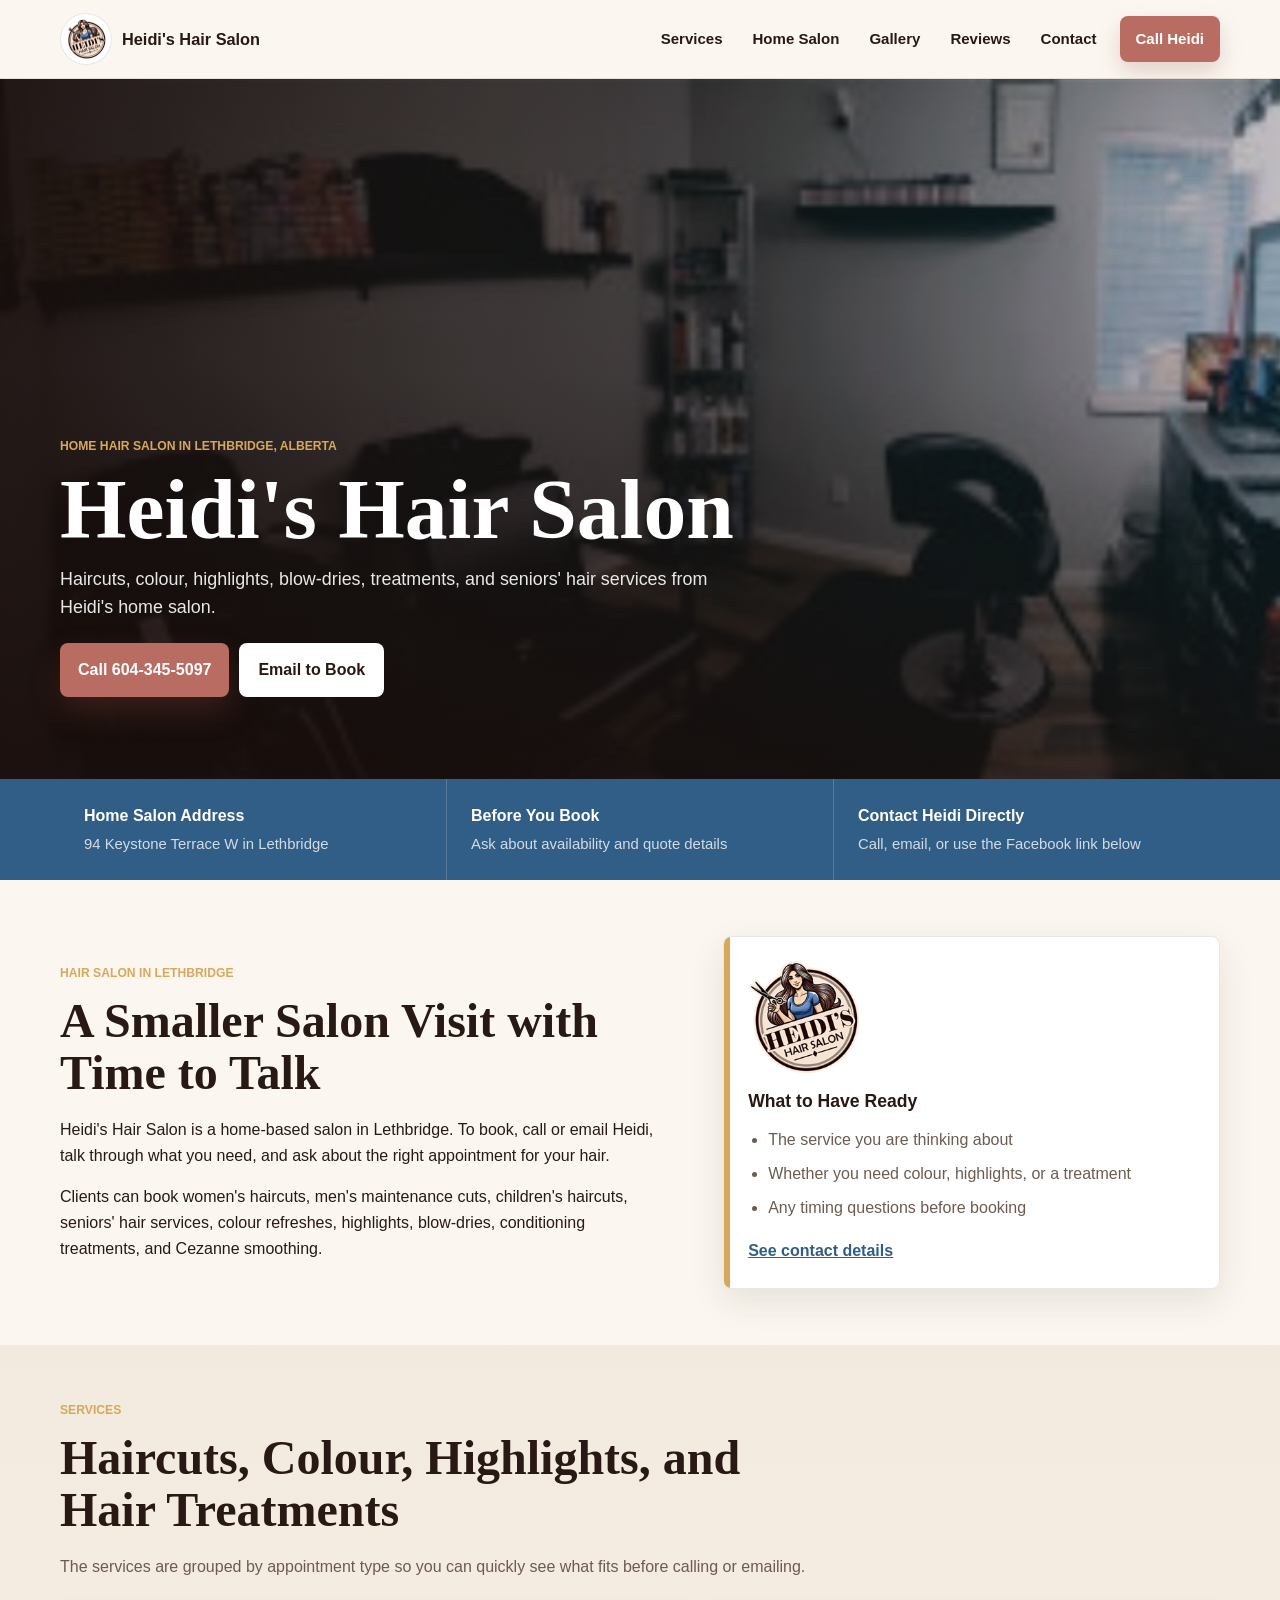
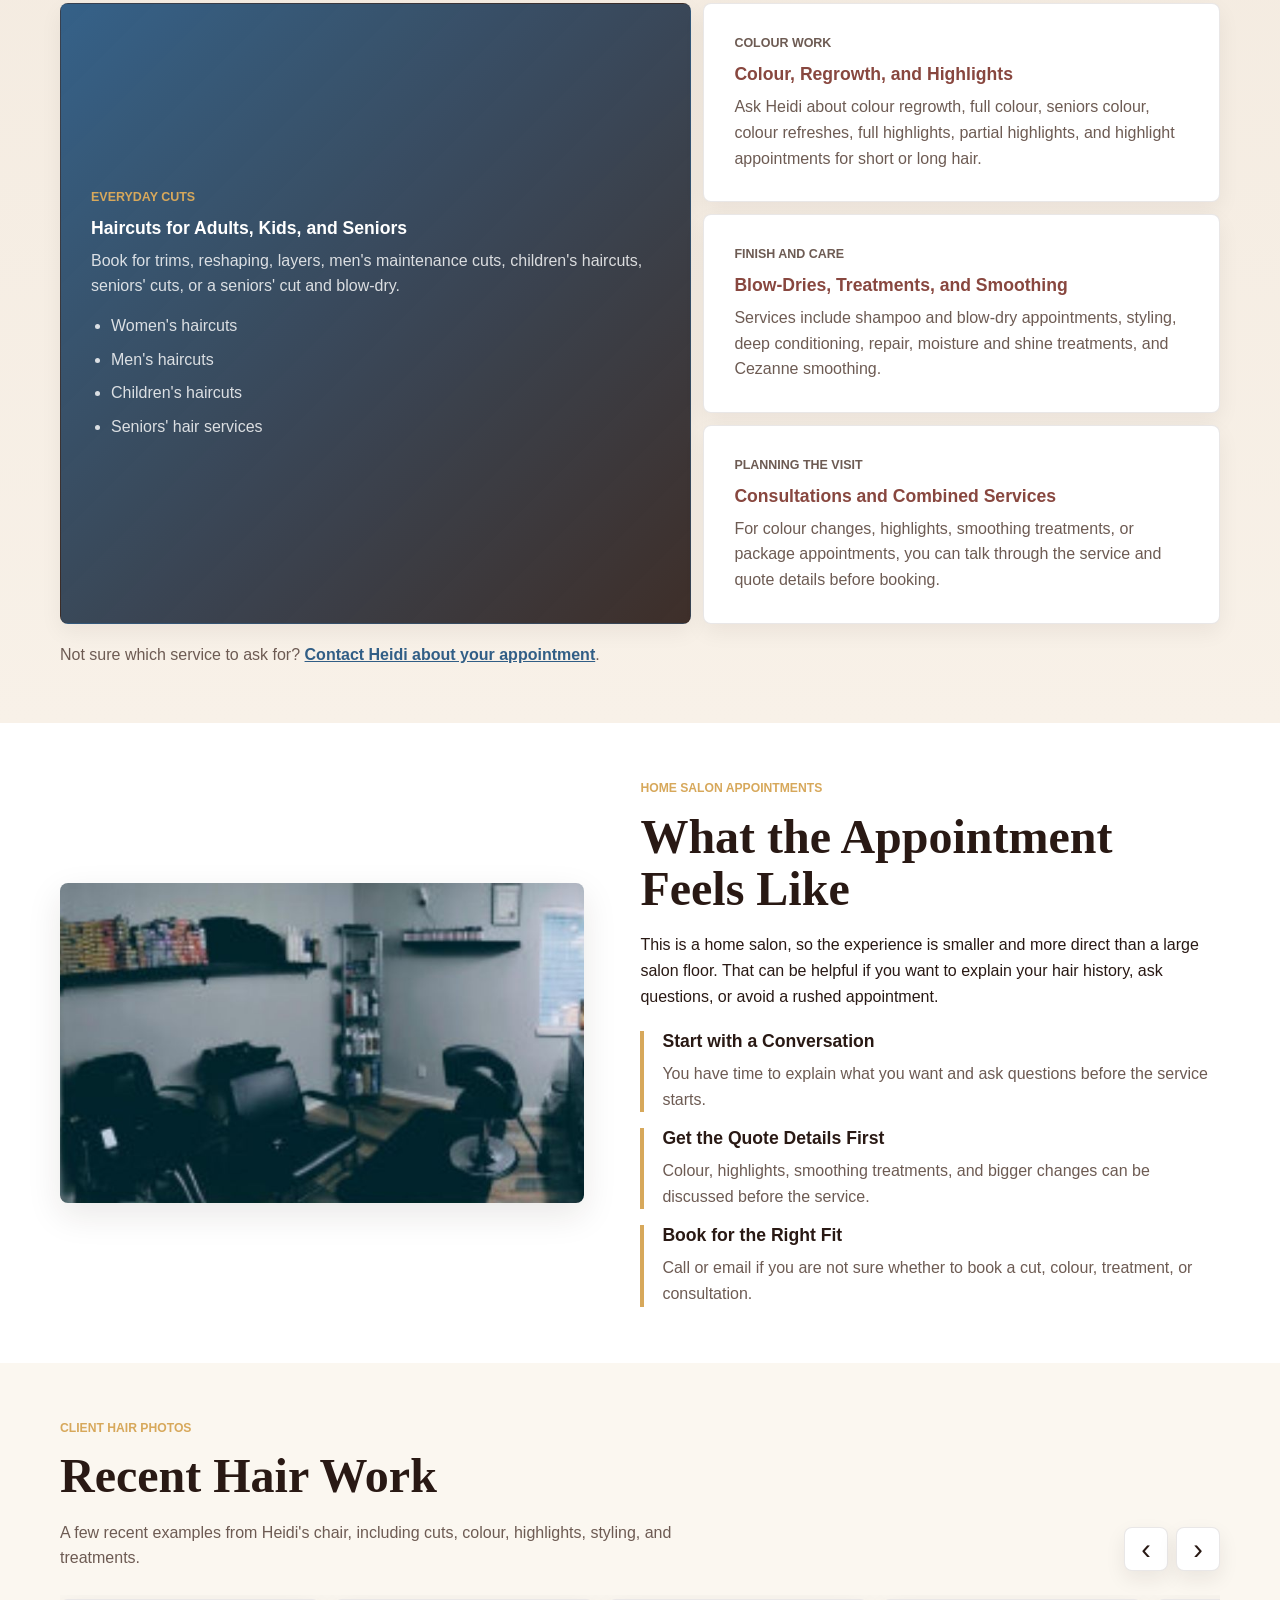
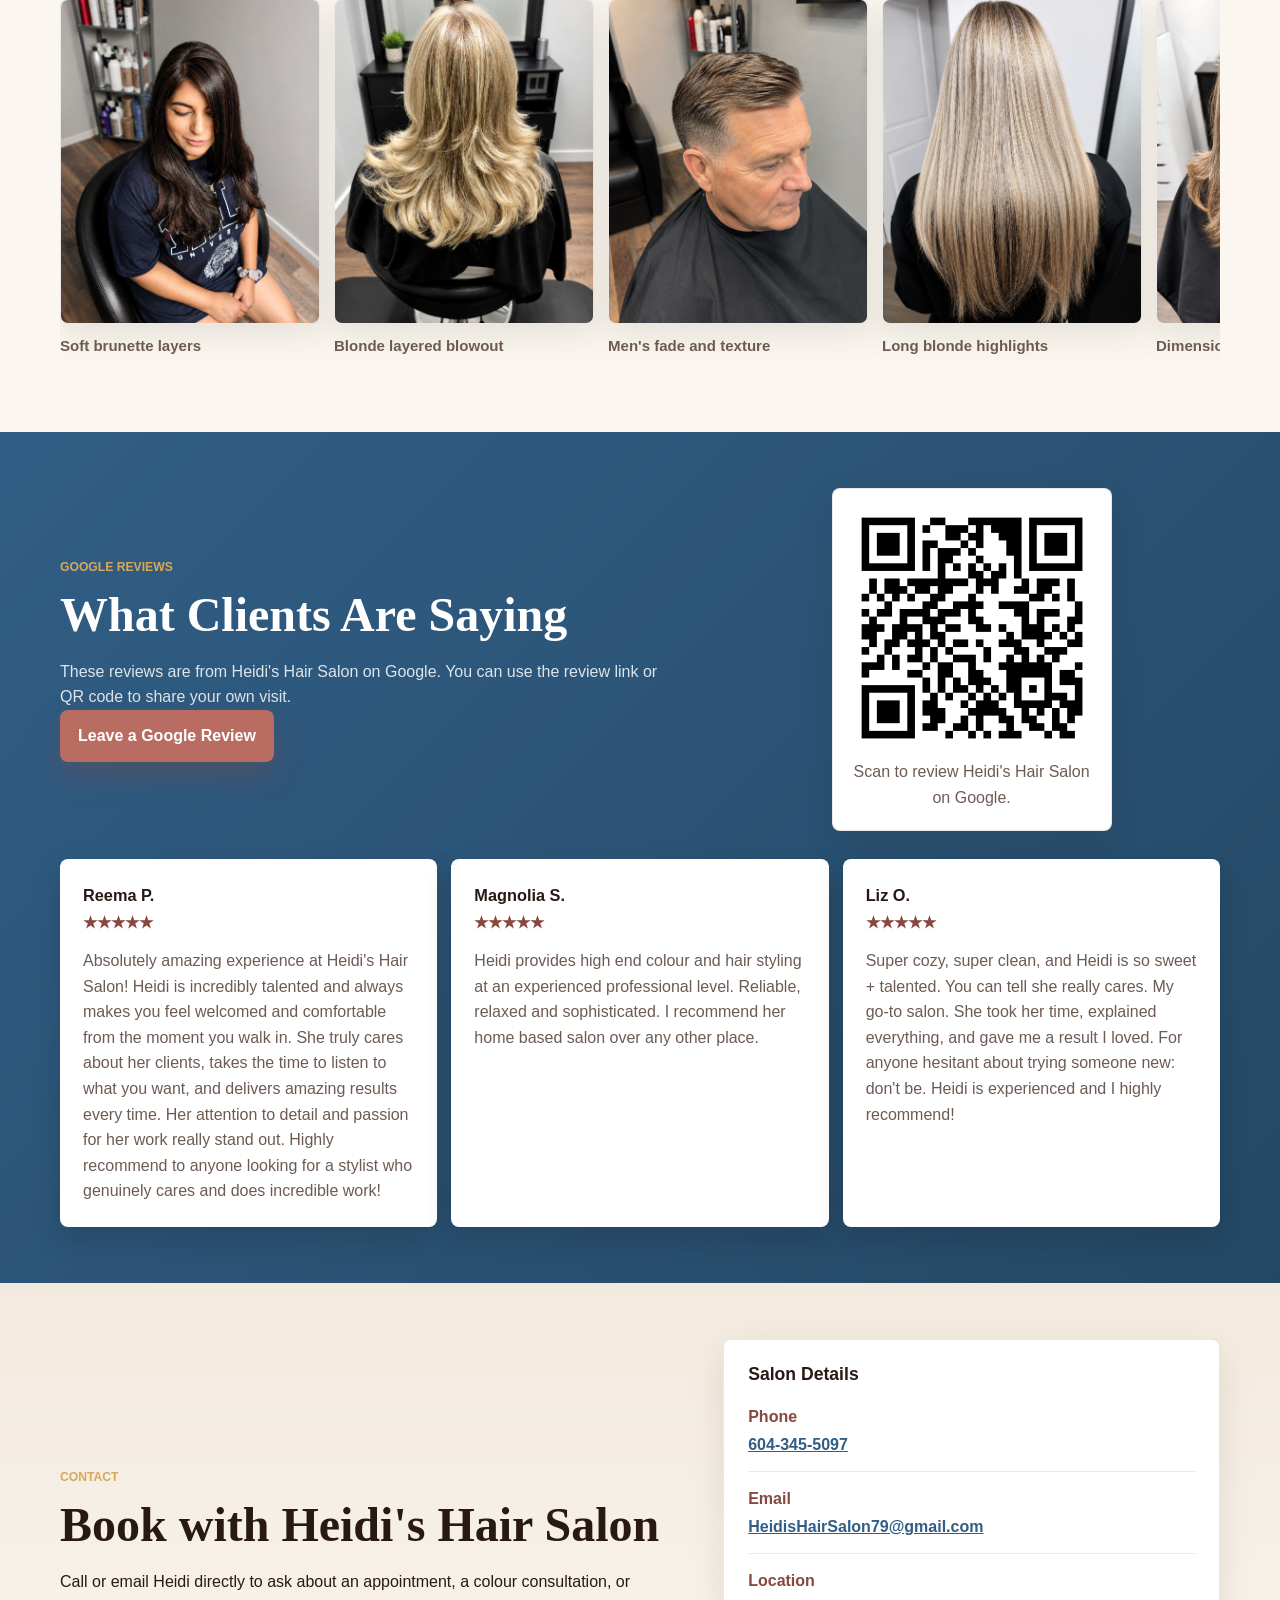
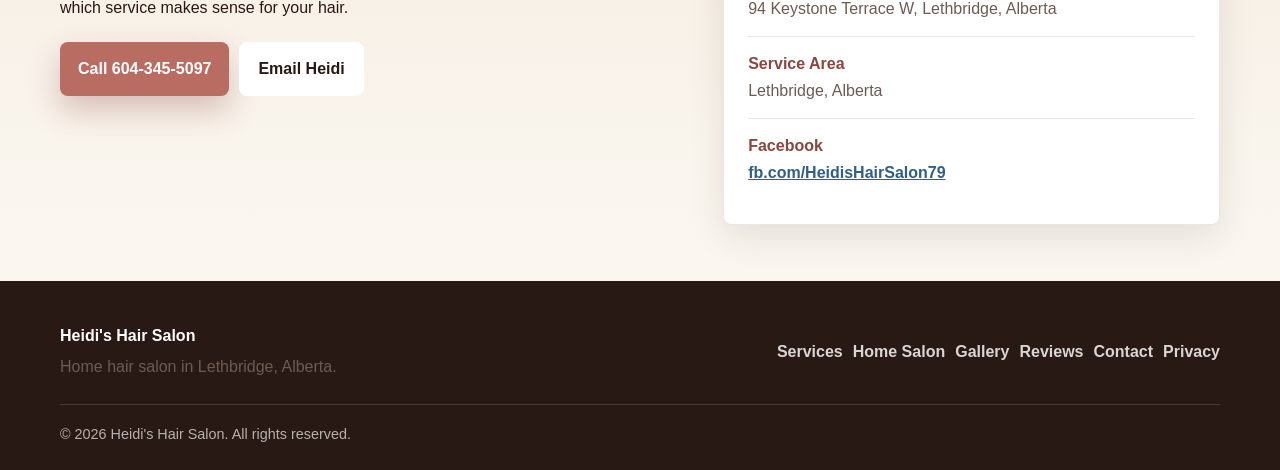
==== index.html @ 9f0dcf5f "Add files via upload" ====
<!DOCTYPE html>
<html lang="en-CA">
  <head>
    <meta charset="utf-8">
    <meta name="viewport" content="width=device-width, initial-scale=1">
    <!-- Google tag (gtag.js) -->
    <script async src="https://www.googletagmanager.com/gtag/js?id=G-0PMNT4Z1PG"></script>
    <script>
      window.dataLayer = window.dataLayer || [];
      function gtag(){dataLayer.push(arguments);}
      gtag('js', new Date());

      gtag('config', 'G-0PMNT4Z1PG');
    </script>
    <title>Home Hair Salon in Lethbridge, AB | Heidi's Hair Salon</title>
    <meta name="description" content="Home hair salon in Lethbridge, AB for haircuts, colour, highlights, blow-dry styling, treatments, and Cezanne smoothing. Call or email Heidi.">
    <meta name="robots" content="index, follow">
    <link rel="canonical" href="https://heidishairsalon.ca/">

    <meta property="og:type" content="business.business">
    <meta property="og:title" content="Home Hair Salon in Lethbridge, AB | Heidi's Hair Salon">
    <meta property="og:description" content="Call or email Heidi for haircuts, colour, highlights, styling, treatments, and seniors' hair services in Lethbridge, Alberta.">
    <meta property="og:url" content="https://heidishairsalon.ca/">
    <meta property="og:site_name" content="Heidi's Hair Salon">
    <meta property="og:image" content="https://heidishairsalon.ca/Images/heidis-hair-salon-banner-1080.jpg">
    <meta property="og:image:alt" content="Private salon room at Heidi's Hair Salon in Lethbridge">
    <meta property="og:locale" content="en_CA">

    <meta name="twitter:card" content="summary_large_image">
    <meta name="twitter:title" content="Home Hair Salon in Lethbridge, AB | Heidi's Hair Salon">
    <meta name="twitter:description" content="Home salon appointments for haircuts, colour, highlights, styling, treatments, and seniors' hair services in Lethbridge.">
    <meta name="twitter:image" content="https://heidishairsalon.ca/Images/heidis-hair-salon-banner-1080.jpg">

    <link rel="icon" href="Images/favicon-192.png" type="image/png">
    <link rel="shortcut icon" href="Images/favicon-192.png" type="image/png">
    <link rel="apple-touch-icon" href="Images/favicon-192.png">
    <link rel="preload" as="image" href="Images/heidis-hair-salon-hero-1440.jpg" imagesrcset="Images/heidis-hair-salon-hero-1080.jpg 1080w, Images/heidis-hair-salon-hero-1440.jpg 1440w, Images/heidis-hair-salon-hero-2160.jpg 2160w" imagesizes="100vw">
    <link rel="stylesheet" href="styles.css">

    <script type="application/ld+json">
      {
        "@context": "https://schema.org",
        "@type": "HairSalon",
        "@id": "https://heidishairsalon.ca/#business",
        "name": "Heidi's Hair Salon",
        "url": "https://heidishairsalon.ca/",
        "image": "https://heidishairsalon.ca/Images/heidis-hair-salon-logo-160.png",
        "logo": "https://heidishairsalon.ca/Images/heidis-hair-salon-logo-160.png",
        "description": "A home hair salon in Lethbridge, Alberta offering appointments for haircuts, colour, highlights, styling, treatments, seniors' services, men's cuts, and children's cuts.",
        "telephone": "+1-604-345-5097",
        "email": "HeidisHairSalon79@gmail.com",
        "contactPoint": {
          "@type": "ContactPoint",
          "telephone": "+1-604-345-5097",
          "email": "HeidisHairSalon79@gmail.com",
          "contactType": "appointments",
          "areaServed": {
            "@type": "City",
            "name": "Lethbridge"
          },
          "availableLanguage": "English"
        },
        "priceRange": "$$",
        "address": {
          "@type": "PostalAddress",
          "streetAddress": "94 Keystone Terrace W",
          "addressLocality": "Lethbridge",
          "addressRegion": "AB",
          "addressCountry": "CA"
        },
        "areaServed": {
          "@type": "City",
          "name": "Lethbridge"
        },
        "sameAs": [
          "https://fb.com/HeidisHairSalon79",
          "https://g.page/r/CeIhEBN1-3MEEAE/review"
        ],
        "hasOfferCatalog": {
          "@type": "OfferCatalog",
          "name": "Hair salon services",
          "itemListElement": [
            {
              "@type": "OfferCatalog",
              "name": "Haircuts",
              "itemListElement": [
                { "@type": "Offer", "itemOffered": { "@type": "Service", "name": "Women's Haircuts" } },
                { "@type": "Offer", "itemOffered": { "@type": "Service", "name": "Men's Haircuts" } },
                { "@type": "Offer", "itemOffered": { "@type": "Service", "name": "Children's Haircuts" } },
                { "@type": "Offer", "itemOffered": { "@type": "Service", "name": "Seniors' Hair Services" } }
              ]
            },
            {
              "@type": "OfferCatalog",
              "name": "Colour and highlights",
              "itemListElement": [
                { "@type": "Offer", "itemOffered": { "@type": "Service", "name": "Hair Colour Services" } },
                { "@type": "Offer", "itemOffered": { "@type": "Service", "name": "Highlights" } },
                { "@type": "Offer", "itemOffered": { "@type": "Service", "name": "Colour Regrowth" } },
                { "@type": "Offer", "itemOffered": { "@type": "Service", "name": "Full Colour" } }
              ]
            },
            {
              "@type": "OfferCatalog",
              "name": "Styling and treatments",
              "itemListElement": [
                { "@type": "Offer", "itemOffered": { "@type": "Service", "name": "Shampoo and Blow-Dry" } },
                { "@type": "Offer", "itemOffered": { "@type": "Service", "name": "Conditioning Treatments" } },
                { "@type": "Offer", "itemOffered": { "@type": "Service", "name": "Cezanne Smoothing Treatment" } },
                { "@type": "Offer", "itemOffered": { "@type": "Service", "name": "Hair Consultations" } }
              ]
            }
          ]
        }
      }
    </script>
  </head>
  <body>
    <a class="skip-link" href="#main">Skip to content</a>

    <header class="site-header" data-header>
      <nav class="nav wrap" aria-label="Main navigation">
        <a class="brand" href="#top" aria-label="Heidi's Hair Salon home">
          <img src="Images/heidis-hair-salon-logo-160.png" width="160" height="163" alt="Heidi's Hair Salon logo" decoding="async">
          <span>Heidi's Hair Salon</span>
        </a>

        <a class="header-call" href="tel:+16043455097">Call</a>

        <button class="nav-toggle" type="button" aria-expanded="false" aria-controls="primary-navigation" data-nav-toggle>
          <span></span>
          <span></span>
          <span></span>
          <span class="sr-only">Menu</span>
        </button>

        <div class="nav-links" id="primary-navigation" data-nav-menu>
          <a href="#services">Services</a>
          <a href="#home-salon">Home Salon</a>
          <a href="#gallery">Gallery</a>
          <a href="#reviews">Reviews</a>
          <a href="#contact">Contact</a>
          <a class="nav-cta" href="tel:+16043455097">Call Heidi</a>
        </div>
      </nav>
    </header>

    <main id="main">
      <section class="hero" id="top" aria-labelledby="hero-title">
        <img
          src="Images/heidis-hair-salon-hero-1440.jpg"
          srcset="Images/heidis-hair-salon-hero-1080.jpg 1080w, Images/heidis-hair-salon-hero-1440.jpg 1440w, Images/heidis-hair-salon-hero-2160.jpg 2160w"
          sizes="100vw"
          width="1440"
          height="575"
          alt="Private home salon room at Heidi's Hair Salon in Lethbridge, Alberta"
          class="hero-image"
          fetchpriority="high"
        >
        <div class="hero-overlay"></div>

        <div class="hero-content wrap">
          <p class="eyebrow">Home hair salon in Lethbridge, Alberta</p>
          <h1 id="hero-title">Heidi's Hair Salon</h1>
          <p class="hero-copy">Haircuts, colour, highlights, blow-dries, treatments, and seniors' hair services from Heidi's home salon.</p>
          <div class="hero-actions" aria-label="Booking actions">
            <a class="button button-primary" href="tel:+16043455097">Call 604-345-5097</a>
            <a class="button button-secondary" href="mailto:HeidisHairSalon79@gmail.com">Email to Book</a>
          </div>
        </div>
      </section>

      <section class="appointment-notes" aria-label="Appointment notes">
        <div class="wrap note-grid">
          <div>
            <strong>Home Salon Address</strong>
            <span>94 Keystone Terrace W in Lethbridge</span>
          </div>
          <div>
            <strong>Before You Book</strong>
            <span>Ask about availability and quote details</span>
          </div>
          <div>
            <strong>Contact Heidi Directly</strong>
            <span>Call, email, or use the Facebook link below</span>
          </div>
        </div>
      </section>

      <section class="intro section-pad" aria-labelledby="intro-title">
        <div class="wrap split">
          <div>
            <p class="section-kicker">Hair salon in Lethbridge</p>
            <h2 id="intro-title">A Smaller Salon Visit with Time to Talk</h2>
            <p>Heidi's Hair Salon is a home-based salon in Lethbridge. To book, call or email Heidi, talk through what you need, and ask about the right appointment for your hair.</p>
            <p>Clients can book women's haircuts, men's maintenance cuts, children's haircuts, seniors' hair services, colour refreshes, highlights, blow-dries, conditioning treatments, and Cezanne smoothing.</p>
          </div>
          <aside class="details-panel" aria-label="Quick booking information">
            <img src="Images/heidis-hair-salon-logo-160.png" width="160" height="163" loading="lazy" decoding="async" alt="Illustrated Heidi's Hair Salon logo with scissors">
            <h3>What to Have Ready</h3>
            <ul class="plain-list">
              <li>The service you are thinking about</li>
              <li>Whether you need colour, highlights, or a treatment</li>
              <li>Any timing questions before booking</li>
            </ul>
            <a class="text-link" href="#contact">See contact details</a>
          </aside>
        </div>
      </section>

      <section class="services section-pad" id="services" aria-labelledby="services-title">
        <div class="wrap">
          <div class="section-heading">
            <p class="section-kicker">Services</p>
            <h2 id="services-title">Haircuts, Colour, Highlights, and Hair Treatments</h2>
            <p>The services are grouped by appointment type so you can quickly see what fits before calling or emailing.</p>
          </div>

          <div class="service-groups">
            <article class="service-group service-group-main">
              <p class="service-label">Everyday cuts</p>
              <h3>Haircuts for Adults, Kids, and Seniors</h3>
              <p>Book for trims, reshaping, layers, men's maintenance cuts, children's haircuts, seniors' cuts, or a seniors' cut and blow-dry.</p>
              <ul class="plain-list">
                <li>Women's haircuts</li>
                <li>Men's haircuts</li>
                <li>Children's haircuts</li>
                <li>Seniors' hair services</li>
              </ul>
            </article>

            <article class="service-group">
              <p class="service-label">Colour work</p>
              <h3>Colour, Regrowth, and Highlights</h3>
              <p>Ask Heidi about colour regrowth, full colour, seniors colour, colour refreshes, full highlights, partial highlights, and highlight appointments for short or long hair.</p>
            </article>

            <article class="service-group">
              <p class="service-label">Finish and care</p>
              <h3>Blow-Dries, Treatments, and Smoothing</h3>
              <p>Services include shampoo and blow-dry appointments, styling, deep conditioning, repair, moisture and shine treatments, and Cezanne smoothing.</p>
            </article>

            <article class="service-group">
              <p class="service-label">Planning the visit</p>
              <h3>Consultations and Combined Services</h3>
              <p>For colour changes, highlights, smoothing treatments, or package appointments, you can talk through the service and quote details before booking.</p>
            </article>
          </div>

          <p class="service-followup">Not sure which service to ask for? <a href="#contact">Contact Heidi about your appointment</a>.</p>
        </div>
      </section>

      <section class="home-salon section-pad" id="home-salon" aria-labelledby="home-salon-title">
        <div class="wrap split reverse">
          <div class="image-frame">
            <img src="Images/heidis-hair-salon-banner-1080.jpg" width="1080" height="431" loading="lazy" decoding="async" alt="Heidi's private home hair salon room in Lethbridge">
          </div>
          <div>
            <p class="section-kicker">Home salon appointments</p>
            <h2 id="home-salon-title">What the Appointment Feels Like</h2>
            <p>This is a home salon, so the experience is smaller and more direct than a large salon floor. That can be helpful if you want to explain your hair history, ask questions, or avoid a rushed appointment.</p>
            <div class="expectation-list">
              <div>
                <h3>Start with a Conversation</h3>
                <p>You have time to explain what you want and ask questions before the service starts.</p>
              </div>
              <div>
                <h3>Get the Quote Details First</h3>
                <p>Colour, highlights, smoothing treatments, and bigger changes can be discussed before the service.</p>
              </div>
              <div>
                <h3>Book for the Right Fit</h3>
                <p>Call or email if you are not sure whether to book a cut, colour, treatment, or consultation.</p>
              </div>
            </div>
          </div>
        </div>
      </section>

      <section class="hair-gallery section-pad" id="gallery" aria-labelledby="gallery-title">
        <div class="wrap">
          <div class="gallery-heading">
            <div>
              <p class="section-kicker">Client hair photos</p>
              <h2 id="gallery-title">Recent Hair Work</h2>
              <p>A few recent examples from Heidi's chair, including cuts, colour, highlights, styling, and treatments.</p>
            </div>
            <div class="carousel-controls" aria-label="Gallery controls">
              <button type="button" class="carousel-button" aria-label="Previous gallery photo" data-carousel-prev>&lsaquo;</button>
              <button type="button" class="carousel-button" aria-label="Next gallery photo" data-carousel-next>&rsaquo;</button>
            </div>
          </div>

          <div class="gallery-carousel" data-carousel>
            <div class="gallery-track" tabindex="0" aria-label="Client hair photo carousel" data-carousel-track>
              <figure class="gallery-slide">
                <img class="gallery-photo" src="Images/A.png" width="1086" height="1448" loading="lazy" decoding="async" alt="Long brunette layered cut with soft face-framing pieces">
                <figcaption>Soft brunette layers</figcaption>
              </figure>
              <figure class="gallery-slide">
                <img class="gallery-photo" src="Images/B.png" width="1086" height="1448" loading="lazy" decoding="async" alt="Blonde layered haircut with lifted ends and soft volume">
                <figcaption>Blonde layered blowout</figcaption>
              </figure>
              <figure class="gallery-slide">
                <img class="gallery-photo" src="Images/C.png" width="1086" height="1448" loading="lazy" decoding="async" alt="Men's haircut with short faded sides and textured grey hair on top">
                <figcaption>Men's fade and texture</figcaption>
              </figure>
              <figure class="gallery-slide">
                <img class="gallery-photo" src="Images/D.png" width="1086" height="1448" loading="lazy" decoding="async" alt="Long blonde hair with bright highlights and a smooth finish">
                <figcaption>Long blonde highlights</figcaption>
              </figure>
              <figure class="gallery-slide">
                <img class="gallery-photo" src="Images/E.png" width="1086" height="1448" loading="lazy" decoding="async" alt="Dimensional brunette and blonde colour with layered ends">
                <figcaption>Dimensional colour</figcaption>
              </figure>
              <figure class="gallery-slide">
                <img class="gallery-photo" src="Images/F.png" width="1086" height="1448" loading="lazy" decoding="async" alt="Men's haircut with clean side part, faded sides, and styled top">
                <figcaption>Clean men's cut</figcaption>
              </figure>
              <figure class="gallery-slide">
                <img class="gallery-photo" src="Images/G.png" width="1086" height="1448" loading="lazy" decoding="async" alt="Shoulder-length blonde hair with highlights and flipped layered ends">
                <figcaption>Highlighted layers</figcaption>
              </figure>
              <figure class="gallery-slide">
                <img class="gallery-photo" src="Images/H.png" width="1086" height="1448" loading="lazy" decoding="async" alt="Light blonde layered cut with side-swept movement">
                <figcaption>Light blonde movement</figcaption>
              </figure>
              <figure class="gallery-slide">
                <img class="gallery-photo" src="Images/I.png" width="1086" height="1448" loading="lazy" decoding="async" alt="Warm brunette hair with copper highlights and soft curled layers">
                <figcaption>Warm brunette highlights</figcaption>
              </figure>
            </div>
          </div>
        </div>
      </section>

      <section class="reviews section-pad" id="reviews" aria-labelledby="reviews-title">
        <div class="wrap">
          <div class="review-layout">
            <div>
              <p class="section-kicker">Google reviews</p>
              <h2 id="reviews-title">What Clients Are Saying</h2>
              <p>These reviews are from Heidi's Hair Salon on Google. You can use the review link or QR code to share your own visit.</p>
              <a class="button button-primary" href="https://g.page/r/CeIhEBN1-3MEEAE/review" target="_blank" rel="noopener">Leave a Google Review</a>
            </div>
            <div class="qr-card">
              <img src="Images/GoogleBusiness2.png" width="500" height="500" loading="lazy" decoding="async" alt="Google review QR code for Heidi's Hair Salon">
              <p>Scan to review Heidi's Hair Salon on Google.</p>
            </div>
          </div>

          <div class="review-cards" aria-label="Recent Google reviews">
            <article class="review-card">
              <div class="review-meta">
                <strong>Reema P.</strong>
                <span class="stars" aria-hidden="true">★★★★★</span>
                <span class="sr-only">5 out of 5 stars on Google</span>
              </div>
              <p>Absolutely amazing experience at Heidi's Hair Salon! Heidi is incredibly talented and always makes you feel welcomed and comfortable from the moment you walk in. She truly cares about her clients, takes the time to listen to what you want, and delivers amazing results every time. Her attention to detail and passion for her work really stand out. Highly recommend to anyone looking for a stylist who genuinely cares and does incredible work!</p>
            </article>
            <article class="review-card">
              <div class="review-meta">
                <strong>Magnolia S.</strong>
                <span class="stars" aria-hidden="true">★★★★★</span>
                <span class="sr-only">5 out of 5 stars on Google</span>
              </div>
              <p>Heidi provides high end colour and hair styling at an experienced professional level. Reliable, relaxed and sophisticated. I recommend her home based salon over any other place.</p>
            </article>
            <article class="review-card">
              <div class="review-meta">
                <strong>Liz O.</strong>
                <span class="stars" aria-hidden="true">★★★★★</span>
                <span class="sr-only">5 out of 5 stars on Google</span>
              </div>
              <p>Super cozy, super clean, and Heidi is so sweet + talented. You can tell she really cares. My go-to salon. She took her time, explained everything, and gave me a result I loved. For anyone hesitant about trying someone new: don't be. Heidi is experienced and I highly recommend!</p>
            </article>
          </div>
        </div>
      </section>

      <section class="contact section-pad" id="contact" aria-labelledby="contact-title">
        <div class="wrap contact-layout">
          <div>
            <p class="section-kicker">Contact</p>
            <h2 id="contact-title">Book with Heidi's Hair Salon</h2>
            <p>Call or email Heidi directly to ask about an appointment, a colour consultation, or which service makes sense for your hair.</p>
            <div class="contact-actions">
              <a class="button button-primary" href="tel:+16043455097">Call 604-345-5097</a>
              <a class="button button-secondary" href="mailto:HeidisHairSalon79@gmail.com">Email Heidi</a>
            </div>
          </div>

          <address class="contact-card">
            <h3>Salon Details</h3>
            <dl>
              <div>
                <dt>Phone</dt>
                <dd><a href="tel:+16043455097">604-345-5097</a></dd>
              </div>
              <div>
                <dt>Email</dt>
                <dd><a href="mailto:HeidisHairSalon79@gmail.com">HeidisHairSalon79@gmail.com</a></dd>
              </div>
              <div>
                <dt>Location</dt>
                <dd>94 Keystone Terrace W, Lethbridge, Alberta</dd>
              </div>
              <div>
                <dt>Service Area</dt>
                <dd>Lethbridge, Alberta</dd>
              </div>
              <div>
                <dt>Facebook</dt>
                <dd><a href="https://fb.com/HeidisHairSalon79" target="_blank" rel="noopener">fb.com/HeidisHairSalon79</a></dd>
              </div>
            </dl>
          </address>
        </div>
      </section>
    </main>

    <footer class="site-footer">
      <div class="wrap footer-grid">
        <div>
          <a class="footer-brand" href="#top">Heidi's Hair Salon</a>
          <p>Home hair salon in Lethbridge, Alberta.</p>
        </div>
        <div class="footer-links" aria-label="Footer navigation">
          <a href="#services">Services</a>
          <a href="#home-salon">Home Salon</a>
          <a href="#gallery">Gallery</a>
          <a href="#reviews">Reviews</a>
          <a href="#contact">Contact</a>
          <a href="privacy.html">Privacy</a>
        </div>
      </div>
      <div class="wrap copyright">
        <span>&copy; <span data-year></span> Heidi's Hair Salon. All rights reserved.</span>
      </div>
    </footer>

    <script src="script.js" defer></script>
  </body>
</html>
---- styles.css ----
:root {
  --ink: #291914;
  --muted: #6d5b53;
  --cream: #fbf7f0;
  --linen: #f3eadf;
  --rose: #b96d62;
  --rose-dark: #88473f;
  --blue: #315e86;
  --gold: #d7a85b;
  --white: #ffffff;
  --shadow: 0 18px 50px rgba(41, 25, 20, 0.14);
  --soft-shadow: 0 12px 34px rgba(41, 25, 20, 0.1);
  --hairline: rgba(41, 25, 20, 0.1);
  --radius: 8px;
  --max: 1160px;
}

* {
  box-sizing: border-box;
}

html {
  scroll-behavior: smooth;
}

body {
  margin: 0;
  color: var(--ink);
  background: var(--cream);
  font-family: Arial, Helvetica, sans-serif;
  line-height: 1.6;
  text-rendering: optimizeLegibility;
  -webkit-font-smoothing: antialiased;
}

img {
  display: block;
  max-width: 100%;
  height: auto;
}

a {
  color: inherit;
}

address {
  font-style: normal;
}

.wrap {
  width: min(100% - 28px, var(--max));
  margin-inline: auto;
}

.skip-link {
  position: fixed;
  top: 10px;
  left: 10px;
  z-index: 100;
  transform: translateY(-150%);
  padding: 10px 14px;
  background: var(--blue);
  color: var(--white);
  border-radius: var(--radius);
  text-decoration: none;
}

.skip-link:focus {
  transform: translateY(0);
}

.sr-only {
  position: absolute;
  width: 1px;
  height: 1px;
  padding: 0;
  margin: -1px;
  overflow: hidden;
  clip: rect(0, 0, 0, 0);
  white-space: nowrap;
  border: 0;
}

.site-header {
  position: sticky;
  top: 0;
  z-index: 50;
  background: rgba(251, 247, 240, 0.96);
  border-bottom: 1px solid var(--hairline);
  backdrop-filter: blur(16px);
}

.nav {
  min-height: 70px;
  display: flex;
  align-items: center;
  justify-content: space-between;
  gap: 10px;
}

.brand {
  display: inline-flex;
  align-items: center;
  gap: 8px;
  min-width: 0;
  color: var(--ink);
  font-weight: 800;
  text-decoration: none;
}

.brand img {
  width: 46px;
  height: 46px;
  object-fit: contain;
  padding: 5px;
  background: var(--white);
  border: 1px solid var(--hairline);
  border-radius: 50%;
}

.brand span {
  font-size: 0.98rem;
  white-space: nowrap;
}

.header-call {
  display: inline-flex;
  align-items: center;
  justify-content: center;
  min-height: 44px;
  margin-left: auto;
  padding: 10px 14px;
  background: var(--rose);
  color: var(--white);
  border-radius: var(--radius);
  font-size: 0.92rem;
  font-weight: 900;
  text-decoration: none;
  box-shadow: 0 10px 22px rgba(137, 71, 63, 0.18);
}

.nav-toggle {
  width: 44px;
  height: 44px;
  display: inline-grid;
  place-content: center;
  gap: 5px;
  padding: 0;
  background: var(--white);
  border: 1px solid rgba(41, 25, 20, 0.14);
  border-radius: var(--radius);
  cursor: pointer;
}

.nav-toggle span:not(.sr-only) {
  width: 20px;
  height: 2px;
  background: var(--ink);
}

.nav-links {
  position: fixed;
  top: 70px;
  right: 14px;
  left: 14px;
  display: grid;
  gap: 6px;
  padding: 14px;
  background: var(--white);
  border: 1px solid rgba(41, 25, 20, 0.1);
  border-radius: var(--radius);
  box-shadow: var(--shadow);
  opacity: 0;
  visibility: hidden;
  transform: translateY(-8px);
  transition: opacity 180ms ease, transform 180ms ease, visibility 180ms ease;
}

.nav-links.is-open {
  opacity: 1;
  visibility: visible;
  transform: translateY(0);
}

.nav-links a {
  min-height: 46px;
  display: flex;
  align-items: center;
  padding: 11px 13px;
  color: var(--ink);
  font-size: 0.95rem;
  font-weight: 800;
  text-decoration: none;
  border-radius: var(--radius);
}

.nav-links a:hover,
.nav-links a:focus-visible {
  background: var(--linen);
}

.nav-cta {
  background: var(--rose);
  color: var(--white) !important;
  text-align: center;
  box-shadow: 0 10px 22px rgba(137, 71, 63, 0.22);
}

.hero {
  position: relative;
  min-height: 560px;
  display: grid;
  align-items: end;
  overflow: hidden;
  background: var(--ink);
}

.hero picture,
.hero-image,
.hero-overlay {
  position: absolute;
  inset: 0;
  width: 100%;
  height: 100%;
}

.hero-image {
  object-fit: cover;
  object-position: 54% center;
  filter: saturate(0.95) contrast(1.03);
}

.hero-overlay {
  background:
    linear-gradient(90deg, rgba(25, 13, 10, 0.9) 0%, rgba(25, 13, 10, 0.68) 48%, rgba(25, 13, 10, 0.22) 100%),
    linear-gradient(0deg, rgba(25, 13, 10, 0.68) 0%, rgba(25, 13, 10, 0) 58%);
}

.hero-content {
  position: relative;
  z-index: 1;
  padding-block: 82px 38px;
  color: var(--white);
}

.eyebrow,
.section-kicker {
  margin: 0 0 12px;
  color: var(--gold);
  font-size: 0.76rem;
  font-weight: 800;
  letter-spacing: 0;
  text-transform: uppercase;
}

h1,
h2,
h3,
p {
  overflow-wrap: anywhere;
}

h1 {
  max-width: 820px;
  margin: 0;
  font-family: Georgia, "Times New Roman", serif;
  font-size: 2.95rem;
  font-weight: 700;
  line-height: 0.95;
  letter-spacing: 0;
}

h2 {
  margin: 0 0 18px;
  max-width: 820px;
  font-family: Georgia, "Times New Roman", serif;
  font-size: 1.9rem;
  font-weight: 700;
  line-height: 1.08;
  letter-spacing: 0;
}

h3 {
  margin: 0 0 8px;
  font-size: 1.1rem;
  line-height: 1.25;
  letter-spacing: 0;
}

p {
  margin: 0;
}

.hero-copy {
  max-width: 660px;
  margin-top: 16px;
  color: rgba(255, 255, 255, 0.9);
  font-size: 1.02rem;
  line-height: 1.55;
}

.hero-actions,
.contact-actions {
  display: flex;
  flex-wrap: wrap;
  gap: 10px;
  margin-top: 22px;
}

.button {
  display: inline-flex;
  align-items: center;
  justify-content: center;
  min-height: 52px;
  padding: 13px 18px;
  border-radius: var(--radius);
  font-weight: 800;
  text-decoration: none;
  transition: transform 180ms ease, box-shadow 180ms ease, background 180ms ease;
}

.button:hover,
.button:focus-visible {
  transform: translateY(-1px);
}

.button-primary {
  background: var(--rose);
  color: var(--white);
  box-shadow: 0 14px 30px rgba(137, 71, 63, 0.3);
}

.button-primary:hover,
.button-primary:focus-visible {
  background: var(--rose-dark);
}

.button-secondary {
  background: var(--white);
  color: var(--ink);
  border: 1px solid rgba(255, 255, 255, 0.18);
}

.appointment-notes {
  background: var(--blue);
  color: var(--white);
}

.note-grid {
  display: grid;
  gap: 1px;
  background: rgba(255, 255, 255, 0.18);
}

.note-grid div {
  display: grid;
  gap: 4px;
  padding: 20px;
  background: var(--blue);
}

.note-grid strong {
  font-size: 1rem;
}

.note-grid span {
  color: rgba(255, 255, 255, 0.78);
  font-size: 0.93rem;
}

.section-pad {
  padding-block: 56px;
}

.split,
.review-layout,
.contact-layout {
  display: grid;
  gap: 28px;
}

.split p + p {
  margin-top: 16px;
}

.details-panel,
.contact-card,
.qr-card {
  border-radius: var(--radius);
  background: var(--white);
  border: 1px solid var(--hairline);
  box-shadow: var(--soft-shadow);
}

.details-panel {
  position: relative;
  padding: 24px;
  overflow: hidden;
}

.details-panel::before {
  content: "";
  position: absolute;
  inset: 0 auto 0 0;
  width: 6px;
  background: var(--gold);
}

.details-panel img {
  width: 112px;
  height: 112px;
  object-fit: contain;
  margin-bottom: 18px;
}

.details-panel p {
  color: var(--muted);
}

.plain-list {
  display: grid;
  gap: 8px;
  margin: 14px 0 0;
  padding-left: 20px;
  color: var(--muted);
}

.text-link {
  display: inline-flex;
  margin-top: 18px;
  color: var(--blue);
  font-weight: 800;
}

.services {
  background:
    linear-gradient(180deg, var(--linen) 0%, #f8f1e8 100%);
}

.section-heading {
  max-width: 760px;
  margin-bottom: 24px;
}

.section-heading p:last-child {
  color: var(--muted);
  font-size: 1rem;
}

.service-groups {
  display: grid;
  gap: 12px;
}

.service-group {
  position: relative;
  padding: 22px;
  background: var(--white);
  border: 1px solid var(--hairline);
  border-radius: var(--radius);
  box-shadow: 0 8px 22px rgba(41, 25, 20, 0.06);
}

.service-group-main {
  background:
    linear-gradient(135deg, rgba(49, 94, 134, 0.98), rgba(41, 25, 20, 0.9));
  color: var(--white);
}

.service-group h3 {
  color: var(--rose-dark);
}

.service-group-main h3 {
  color: var(--white);
}

.service-label {
  margin-bottom: 10px;
  color: var(--blue);
  font-size: 0.78rem;
  font-weight: 900;
  text-transform: uppercase;
}

.service-group-main .service-label {
  color: var(--gold);
}

.service-group p,
.expectation-list p,
.contact-card dd,
.qr-card p,
.footer-grid p {
  color: var(--muted);
}

.service-group-main p,
.service-group-main .plain-list {
  color: rgba(255, 255, 255, 0.82);
}

.service-followup {
  margin-top: 18px;
  color: var(--muted);
}

.service-followup a {
  color: var(--blue);
  font-weight: 800;
}

.home-salon {
  background: var(--white);
}

.image-frame {
  overflow: hidden;
  border-radius: var(--radius);
  box-shadow: var(--soft-shadow);
}

.image-frame img {
  width: 100%;
  height: 100%;
  min-height: 240px;
  object-fit: cover;
  object-position: center;
}

.expectation-list {
  display: grid;
  gap: 16px;
  margin-top: 22px;
}

.expectation-list div {
  padding-left: 18px;
  border-left: 4px solid var(--gold);
}

.hair-gallery {
  background: var(--cream);
}

.gallery-heading {
  display: grid;
  gap: 18px;
  margin-bottom: 24px;
}

.gallery-heading p:last-child {
  max-width: 680px;
  color: var(--muted);
  font-size: 1rem;
}

.carousel-controls {
  display: flex;
  gap: 8px;
}

.carousel-button {
  width: 44px;
  height: 44px;
  display: inline-grid;
  place-items: center;
  padding: 0;
  background: var(--white);
  color: var(--ink);
  border: 1px solid var(--hairline);
  border-radius: var(--radius);
  box-shadow: 0 8px 20px rgba(41, 25, 20, 0.08);
  cursor: pointer;
  font-size: 1.8rem;
  line-height: 1;
}

.carousel-button:hover,
.carousel-button:focus-visible {
  background: var(--linen);
}

.gallery-carousel {
  margin-inline: -14px;
}

.gallery-track {
  display: grid;
  grid-auto-flow: column;
  grid-auto-columns: minmax(235px, 82%);
  gap: 14px;
  overflow-x: auto;
  padding: 4px 14px 18px;
  scroll-padding-inline: 14px;
  scroll-snap-type: x mandatory;
  scrollbar-width: thin;
}

.gallery-slide {
  margin: 0;
  scroll-snap-align: start;
}

.gallery-photo {
  width: 100%;
  aspect-ratio: 4 / 5;
  display: block;
  object-fit: cover;
  object-position: center;
  background: var(--white);
  border: 1px solid var(--hairline);
  border-radius: var(--radius);
  box-shadow: var(--soft-shadow);
}

.gallery-slide figcaption {
  margin-top: 10px;
  color: var(--muted);
  font-size: 0.94rem;
  font-weight: 800;
}

.reviews {
  background:
    linear-gradient(135deg, var(--blue) 0%, #244864 100%);
  color: var(--white);
}

.reviews .section-kicker {
  color: var(--gold);
}

.reviews p {
  max-width: 650px;
  color: rgba(255, 255, 255, 0.84);
}

.review-cards {
  display: grid;
  gap: 14px;
  margin-top: 28px;
}

.review-card {
  padding: 22px;
  background: var(--white);
  border: 1px solid rgba(255, 255, 255, 0.18);
  border-radius: var(--radius);
  box-shadow: 0 12px 28px rgba(25, 13, 10, 0.16);
}

.review-card p {
  max-width: none;
  color: var(--muted);
}

.review-meta {
  display: grid;
  gap: 2px;
  margin-bottom: 12px;
}

.review-meta strong {
  color: var(--ink);
  font-size: 1.02rem;
}

.review-meta .stars {
  color: var(--rose-dark);
  font-size: 1rem;
  font-weight: 800;
  letter-spacing: 0;
}

.qr-card {
  max-width: 280px;
  padding: 20px;
  justify-self: center;
}

.qr-card img {
  width: 100%;
  max-width: 240px;
  aspect-ratio: 1 / 1;
  height: auto;
  margin-inline: auto;
  object-fit: contain;
  border-radius: 4px;
}

.qr-card p {
  margin-top: 12px;
  color: var(--muted);
  text-align: center;
}

.contact {
  background:
    linear-gradient(180deg, var(--linen) 0%, var(--cream) 100%);
}

.contact-card {
  padding: 24px;
}

.contact-card h3 {
  margin-bottom: 18px;
}

.contact-card dl {
  display: grid;
  gap: 0;
  margin: 0;
}

.contact-card dl > div {
  padding-block: 14px;
  border-top: 1px solid var(--hairline);
}

.contact-card dl > div:first-child {
  padding-top: 0;
  border-top: 0;
}

.contact-card dt {
  color: var(--rose-dark);
  font-weight: 800;
}

.contact-card dd {
  margin: 2px 0 0;
}

.contact-card a {
  color: var(--blue);
  font-weight: 800;
}

.privacy-hero {
  background: var(--blue);
  color: var(--white);
}

.privacy-hero .hero-copy {
  color: rgba(255, 255, 255, 0.86);
}

.privacy-content {
  background: var(--cream);
}

.policy-layout {
  max-width: 880px;
}

.policy-copy {
  padding: 32px;
  background: var(--white);
  border: 1px solid rgba(41, 25, 20, 0.08);
  border-radius: var(--radius);
  box-shadow: var(--shadow);
}

.policy-copy p + h2 {
  margin-top: 32px;
}

.policy-copy h2 {
  font-size: 1.7rem;
}

.policy-copy p + p {
  margin-top: 14px;
}

.policy-copy a {
  color: var(--blue);
  font-weight: 800;
}

.site-footer {
  padding-block: 42px 24px;
  background: var(--ink);
  color: var(--white);
}

.footer-grid {
  display: grid;
  gap: 24px;
}

.footer-brand {
  display: inline-flex;
  margin-bottom: 6px;
  font-weight: 900;
  text-decoration: none;
}

.footer-links {
  display: flex;
  flex-wrap: wrap;
  gap: 10px;
}

.footer-links a {
  color: rgba(255, 255, 255, 0.82);
  font-weight: 700;
  text-decoration: none;
}

.copyright {
  margin-top: 24px;
  padding-top: 18px;
  border-top: 1px solid rgba(255, 255, 255, 0.14);
  color: rgba(255, 255, 255, 0.66);
  font-size: 0.9rem;
}

@media (min-width: 680px) {
  .wrap {
    width: min(100% - 48px, var(--max));
  }

  .nav {
    min-height: 78px;
    gap: 18px;
  }

  .brand {
    gap: 10px;
  }

  .brand img {
    width: 52px;
    height: 52px;
  }

  .brand span {
    font-size: 1.02rem;
  }

  .nav-links {
    top: 78px;
    right: 24px;
    left: 24px;
  }

  .hero {
    min-height: 640px;
  }

  .hero-content {
    padding-block: 110px 58px;
  }

  .hero-copy {
    font-size: 1.12rem;
  }

  h1 {
    font-size: 4.6rem;
  }

  h2 {
    font-size: 2.65rem;
  }

  .note-grid {
    grid-template-columns: repeat(3, 1fr);
  }

  .note-grid div {
    padding: 24px;
  }

  .service-groups {
    grid-template-columns: repeat(2, minmax(0, 1fr));
  }

  .review-cards {
    grid-template-columns: repeat(3, minmax(0, 1fr));
  }

  .gallery-heading {
    grid-template-columns: minmax(0, 1fr) auto;
    align-items: end;
  }

  .gallery-carousel {
    margin-inline: 0;
  }

  .gallery-track {
    grid-auto-columns: minmax(260px, 31%);
    padding-inline: 0;
    scroll-padding-inline: 0;
  }

  .service-group {
    padding: 30px;
  }

  .image-frame img {
    min-height: 320px;
  }

  .footer-grid {
    grid-template-columns: 1fr auto;
    align-items: center;
  }
}

@media (min-width: 900px) {
  .header-call {
    display: none;
  }

  .nav-toggle {
    display: none;
  }

  .nav-links {
    position: static;
    display: flex;
    align-items: center;
    gap: 4px;
    padding: 0;
    background: transparent;
    border: 0;
    border-radius: 0;
    box-shadow: none;
    opacity: 1;
    visibility: visible;
    transform: none;
  }

  .nav-links a {
    font-size: 0.94rem;
  }

  .nav-cta {
    margin-left: 6px;
    padding-inline: 16px !important;
  }

  .hero {
    min-height: 700px;
  }

  .hero-content {
    padding-block: 140px 82px;
  }

  h1 {
    font-size: 5.35rem;
  }

  h2 {
    font-size: 3rem;
  }

  .split,
  .review-layout,
  .contact-layout {
    grid-template-columns: minmax(0, 1.1fr) minmax(320px, 0.9fr);
    align-items: center;
    gap: 56px;
  }

  .split.reverse {
    grid-template-columns: minmax(320px, 0.95fr) minmax(0, 1.05fr);
  }

  .service-groups {
    grid-template-columns: minmax(0, 1.1fr) minmax(0, 0.9fr);
    align-items: stretch;
  }

  .service-group-main {
    grid-row: span 3;
    display: flex;
    flex-direction: column;
    justify-content: center;
  }
}

@media (max-width: 679px) {
  .hero-actions .button,
  .contact-actions .button {
    width: 100%;
  }

  .note-grid {
    width: 100%;
  }

  .note-grid div {
    padding-inline: 14px;
  }

  .reviews .button {
    width: 100%;
  }

  .footer-links a {
    min-height: 44px;
    display: inline-flex;
    align-items: center;
  }
}

@media (max-width: 420px) {
  .nav {
    gap: 8px;
  }

  .brand img {
    width: 42px;
    height: 42px;
  }

  .brand span {
    max-width: 108px;
    white-space: normal;
    line-height: 1.15;
  }

  .header-call {
    padding-inline: 12px;
  }

  .hero {
    min-height: 535px;
  }

  h1 {
    font-size: 2.72rem;
  }

  h2 {
    font-size: 1.82rem;
  }

  .section-pad {
    padding-block: 50px;
  }

  .service-group,
  .details-panel,
  .contact-card {
    padding: 22px;
  }
}

@media (prefers-reduced-motion: reduce) {
  *,
  *::before,
  *::after {
    scroll-behavior: auto !important;
    transition-duration: 0.01ms !important;
    animation-duration: 0.01ms !important;
    animation-iteration-count: 1 !important;
  }
}
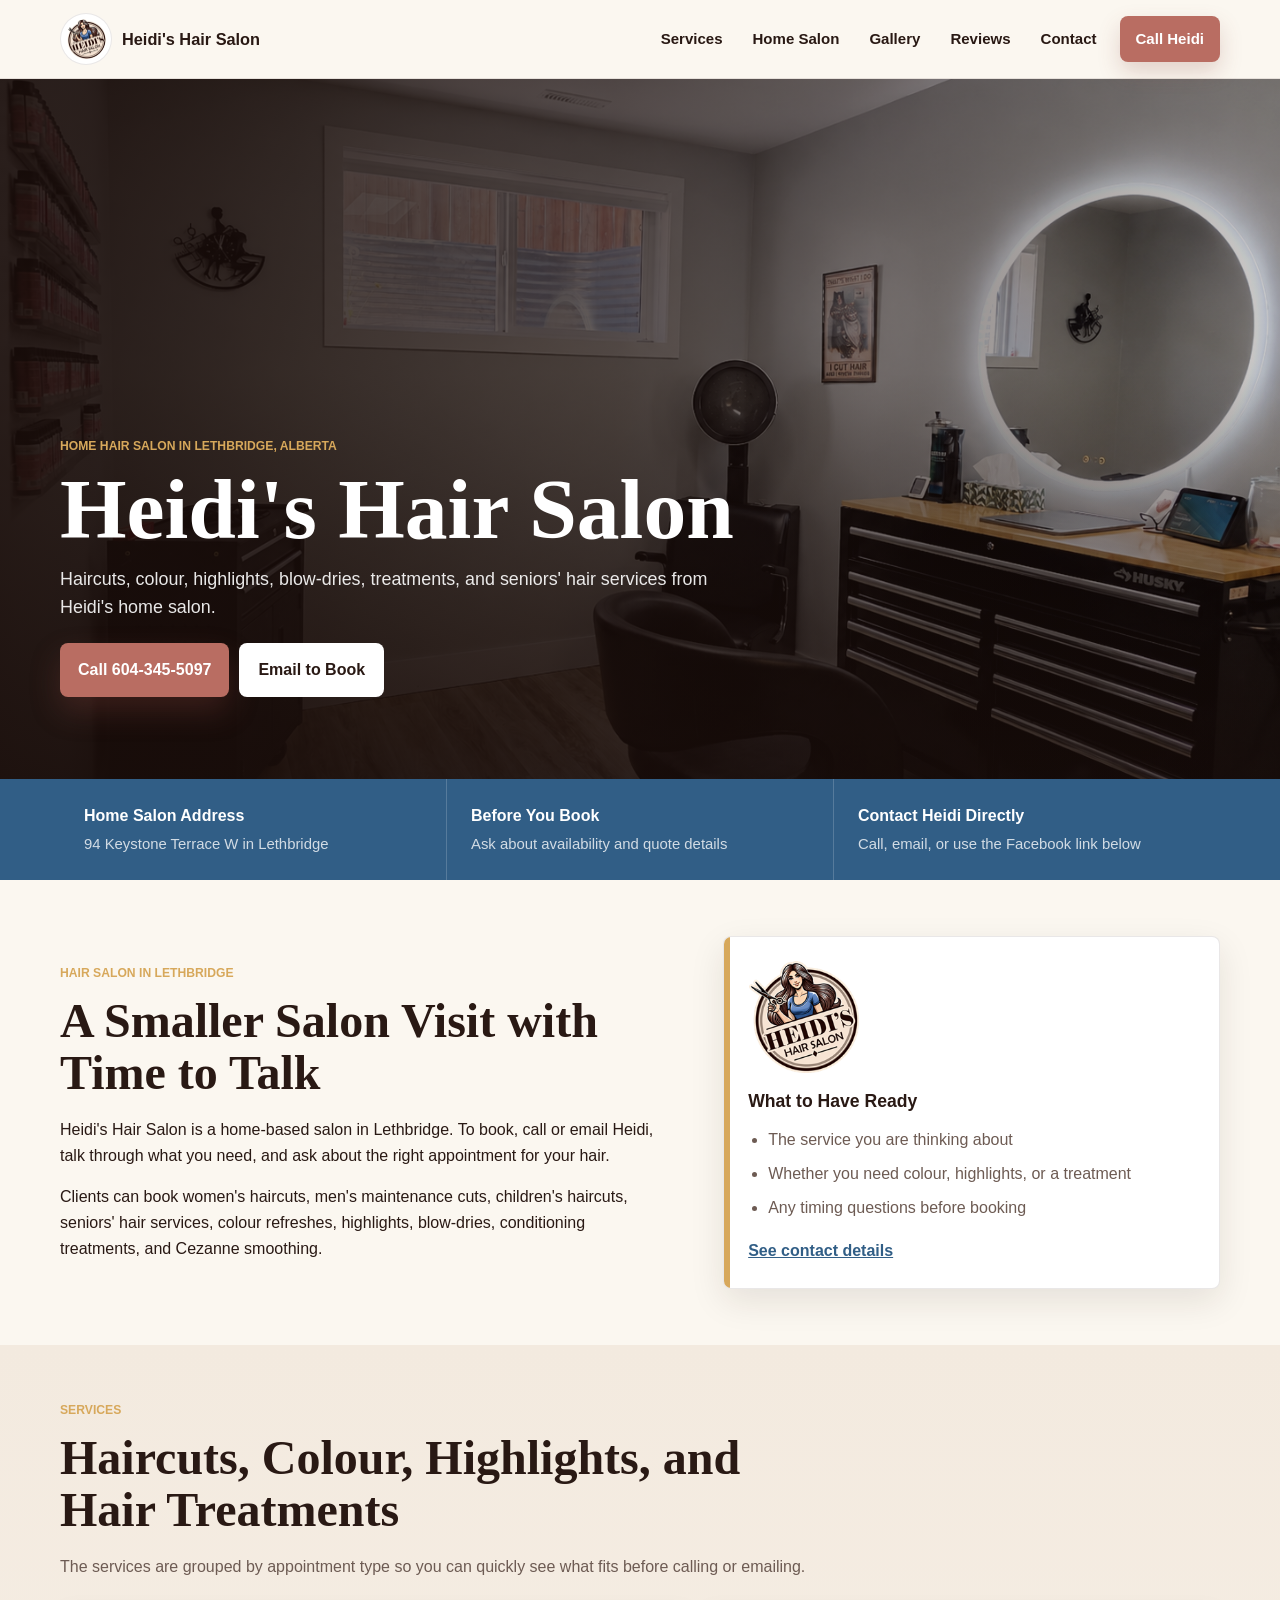
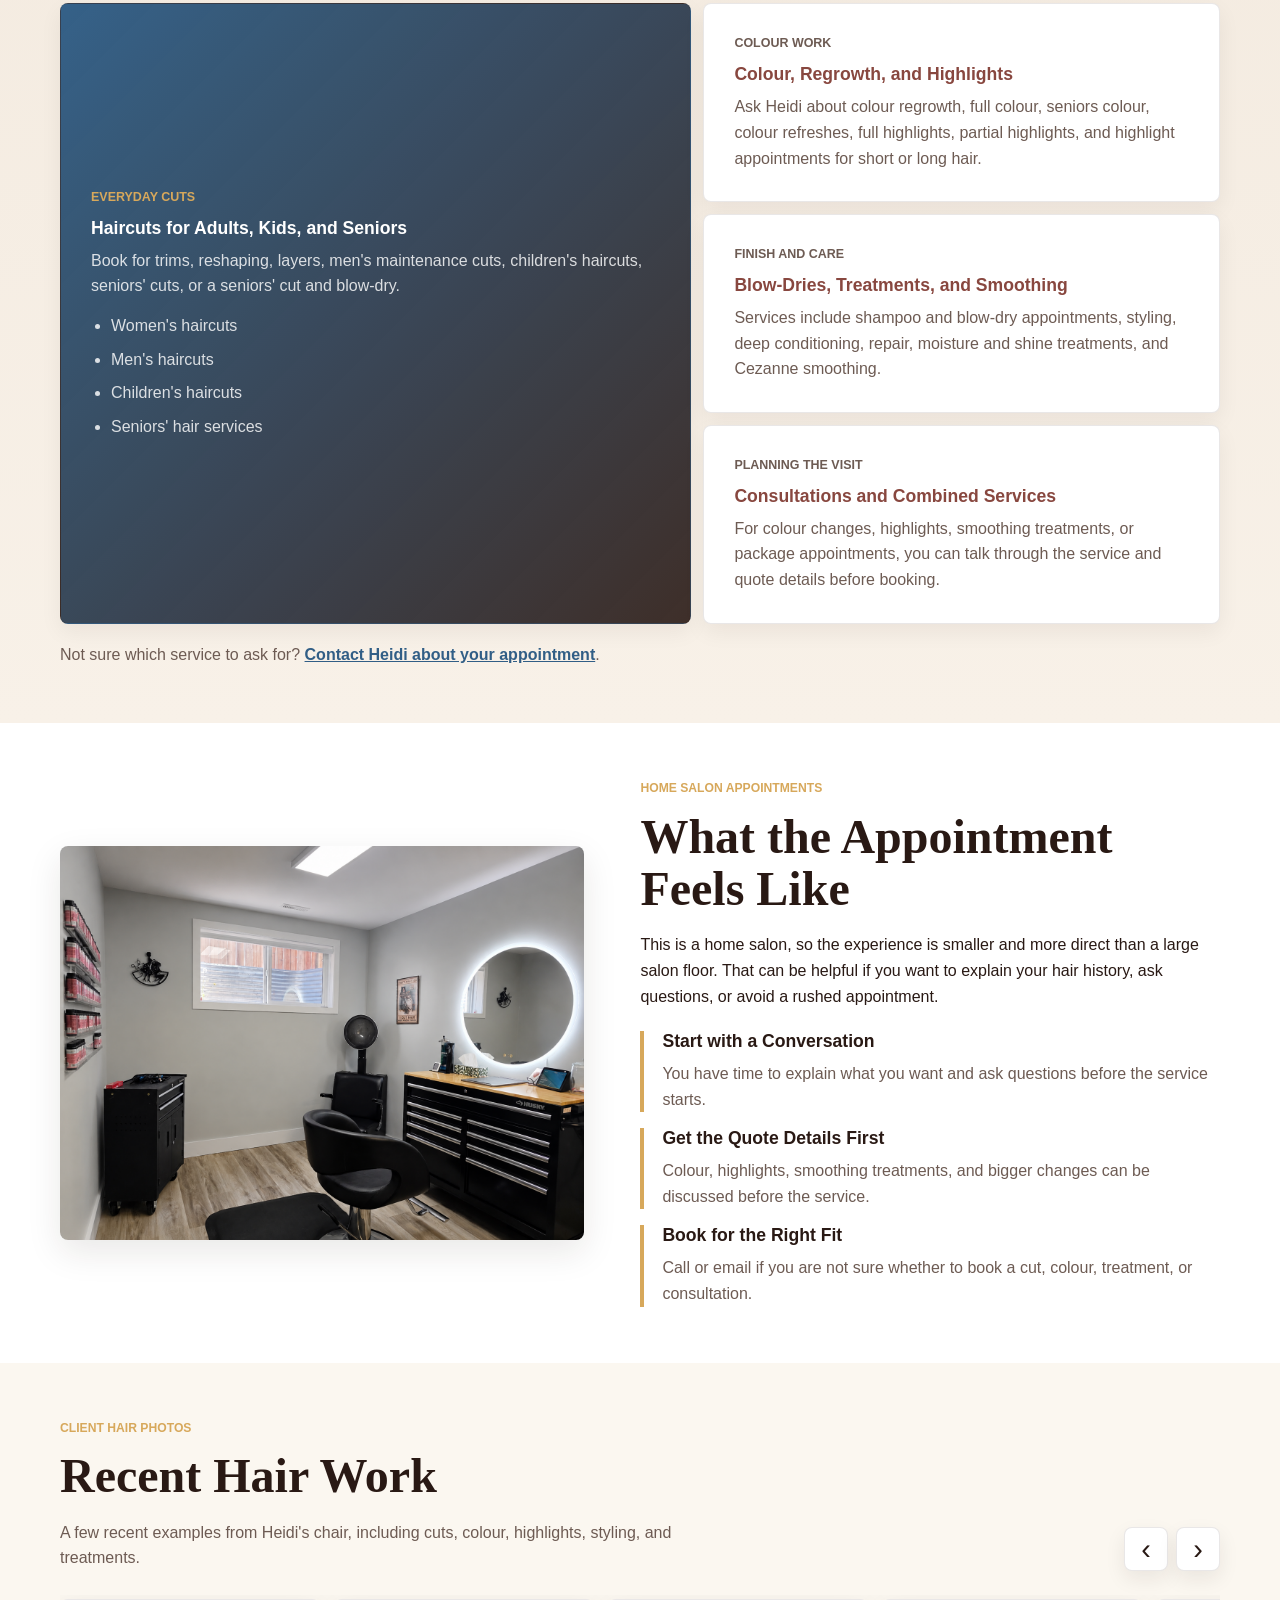
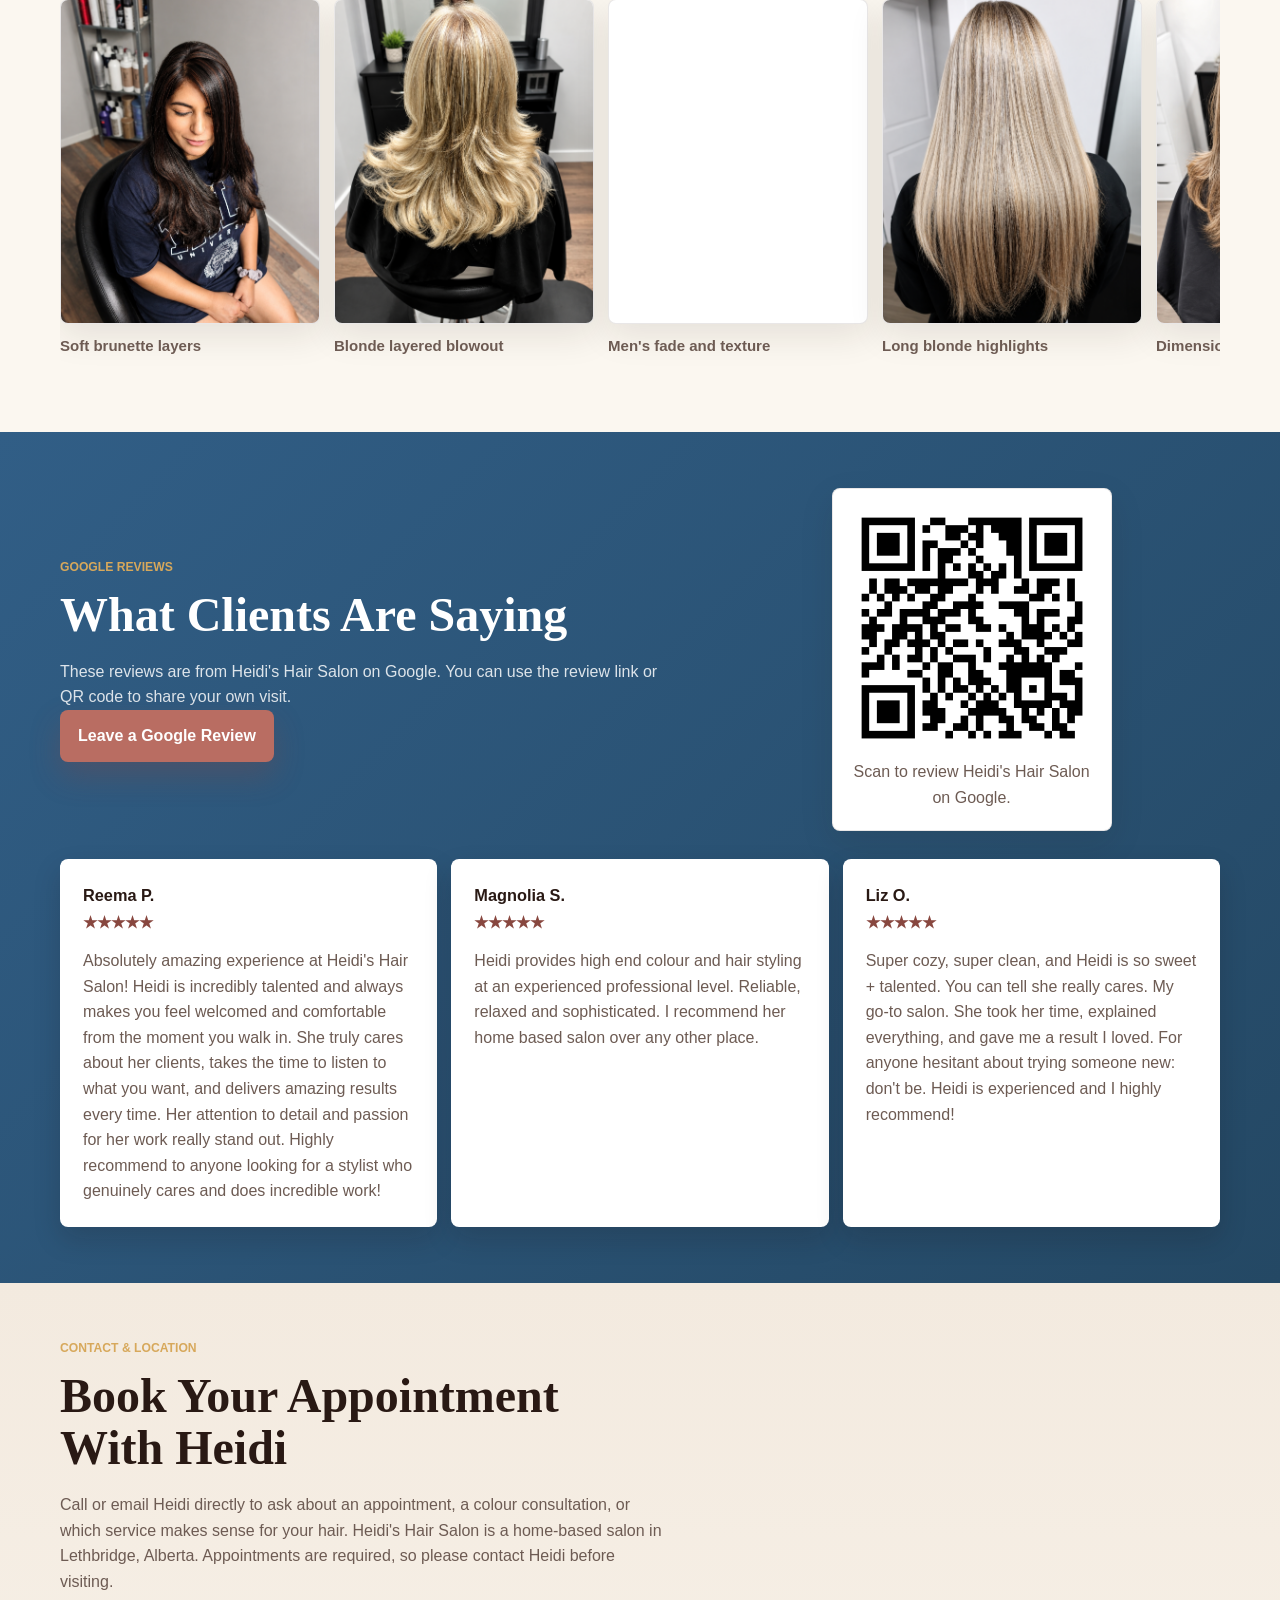
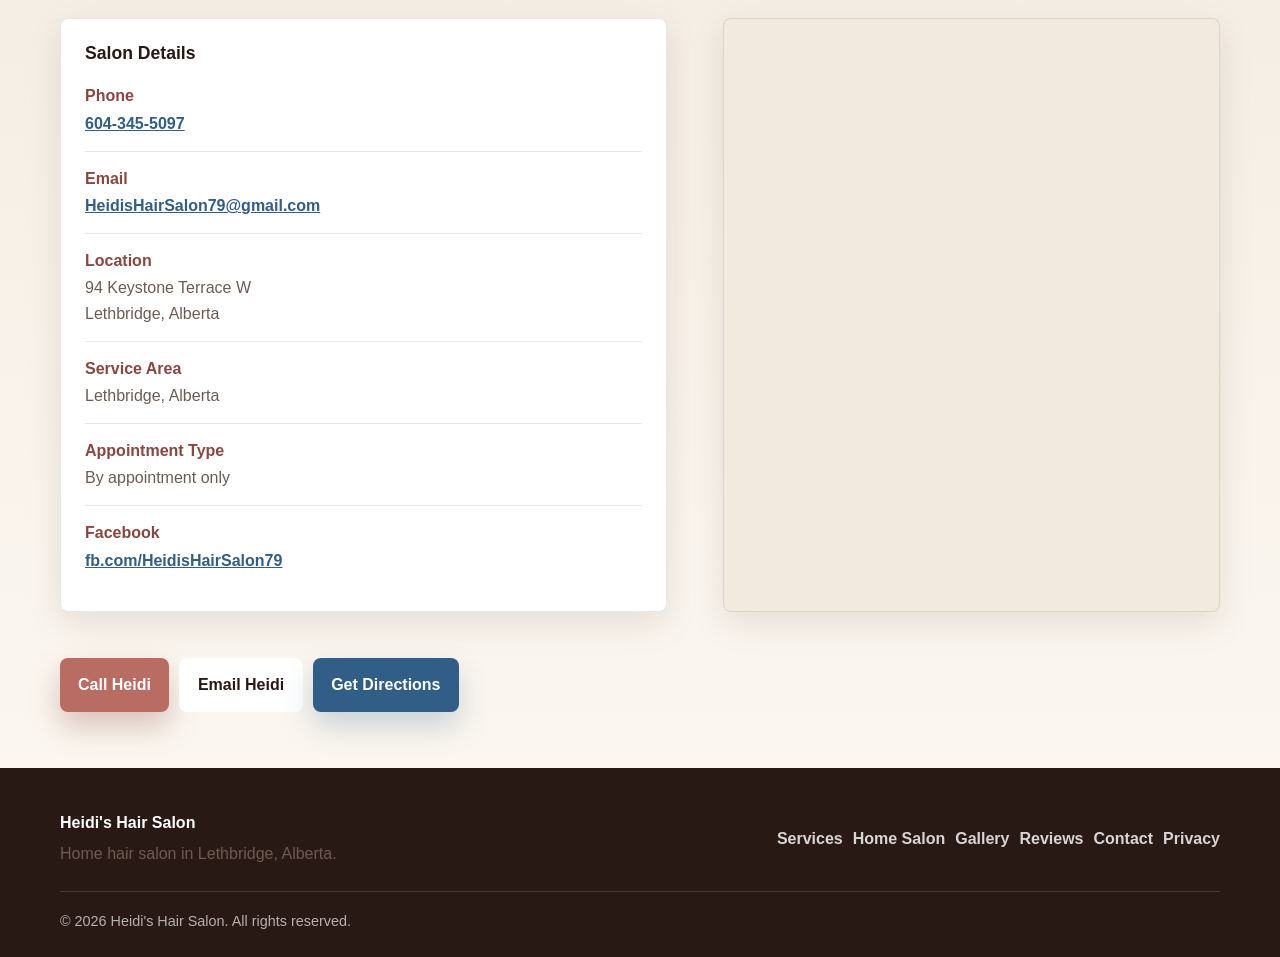
==== commit 0bbe217f: "Add files via upload" ====
--- a/index.html
+++ b/index.html
@@ -34,7 +34,7 @@
     <link rel="icon" href="Images/favicon-192.png" type="image/png">
     <link rel="shortcut icon" href="Images/favicon-192.png" type="image/png">
     <link rel="apple-touch-icon" href="Images/favicon-192.png">
-    <link rel="preload" as="image" href="Images/heidis-hair-salon-hero-1440.jpg" imagesrcset="Images/heidis-hair-salon-hero-1080.jpg 1080w, Images/heidis-hair-salon-hero-1440.jpg 1440w, Images/heidis-hair-salon-hero-2160.jpg 2160w" imagesizes="100vw">
+    <link rel="preload" as="image" href="Images/SalonA.png">
     <link rel="stylesheet" href="styles.css">
 
     <script type="application/ld+json">
@@ -114,6 +114,14 @@
         }
       }
     </script>
+    <!-- Google tag (gtag.js) -->
+    <script async src="https://www.googletagmanager.com/gtag/js?id=AW-18136060932"></script>
+    <script>
+      window.dataLayer = window.dataLayer || [];
+      function gtag(){dataLayer.push(arguments);}
+      gtag('js', new Date());
+      gtag('config', 'AW-18136060932');
+    </script>
   </head>
   <body>
     <a class="skip-link" href="#main">Skip to content</a>
@@ -148,11 +156,9 @@
     <main id="main">
       <section class="hero" id="top" aria-labelledby="hero-title">
         <img
-          src="Images/heidis-hair-salon-hero-1440.jpg"
-          srcset="Images/heidis-hair-salon-hero-1080.jpg 1080w, Images/heidis-hair-salon-hero-1440.jpg 1440w, Images/heidis-hair-salon-hero-2160.jpg 2160w"
-          sizes="100vw"
-          width="1440"
-          height="575"
+          src="Images/SalonA.png"
+          width="1448"
+          height="1086"
           alt="Private home salon room at Heidi's Hair Salon in Lethbridge, Alberta"
           class="hero-image"
           fetchpriority="high"
@@ -255,7 +261,7 @@
       <section class="home-salon section-pad" id="home-salon" aria-labelledby="home-salon-title">
         <div class="wrap split reverse">
           <div class="image-frame">
-            <img src="Images/heidis-hair-salon-banner-1080.jpg" width="1080" height="431" loading="lazy" decoding="async" alt="Heidi's private home hair salon room in Lethbridge">
+            <img src="Images/SalonA.png" width="1448" height="1086" loading="lazy" decoding="async" alt="Heidi's private home hair salon room in Lethbridge">
           </div>
           <div>
             <p class="section-kicker">Home salon appointments</p>
@@ -382,41 +388,57 @@
 
       <section class="contact section-pad" id="contact" aria-labelledby="contact-title">
         <div class="wrap contact-layout">
-          <div>
-            <p class="section-kicker">Contact</p>
-            <h2 id="contact-title">Book with Heidi's Hair Salon</h2>
-            <p>Call or email Heidi directly to ask about an appointment, a colour consultation, or which service makes sense for your hair.</p>
-            <div class="contact-actions">
-              <a class="button button-primary" href="tel:+16043455097">Call 604-345-5097</a>
+          <div class="contact-content">
+            <div class="contact-intro">
+              <p class="section-kicker">Contact &amp; Location</p>
+              <h2 id="contact-title">Book Your Appointment With Heidi</h2>
+              <p>Call or email Heidi directly to ask about an appointment, a colour consultation, or which service makes sense for your hair. Heidi's Hair Salon is a home-based salon in Lethbridge, Alberta. Appointments are required, so please contact Heidi before visiting.</p>
+            </div>
+
+            <address class="contact-card">
+              <h3>Salon Details</h3>
+              <dl>
+                <div>
+                  <dt>Phone</dt>
+                  <dd><a href="tel:6043455097">604-345-5097</a></dd>
+                </div>
+                <div>
+                  <dt>Email</dt>
+                  <dd><a href="mailto:HeidisHairSalon79@gmail.com">HeidisHairSalon79@gmail.com</a></dd>
+                </div>
+                <div>
+                  <dt>Location</dt>
+                  <dd>94 Keystone Terrace W<br>Lethbridge, Alberta</dd>
+                </div>
+                <div>
+                  <dt>Service Area</dt>
+                  <dd>Lethbridge, Alberta</dd>
+                </div>
+                <div>
+                  <dt>Appointment Type</dt>
+                  <dd>By appointment only</dd>
+                </div>
+                <div>
+                  <dt>Facebook</dt>
+                  <dd><a href="https://fb.com/HeidisHairSalon79" target="_blank" rel="noopener">fb.com/HeidisHairSalon79</a></dd>
+                </div>
+              </dl>
+            </address>
+
+            <div class="contact-actions" aria-label="Contact and location actions">
+              <a class="button button-primary" href="tel:6043455097">Call Heidi</a>
               <a class="button button-secondary" href="mailto:HeidisHairSalon79@gmail.com">Email Heidi</a>
-            </div>
-          </div>
-
-          <address class="contact-card">
-            <h3>Salon Details</h3>
-            <dl>
-              <div>
-                <dt>Phone</dt>
-                <dd><a href="tel:+16043455097">604-345-5097</a></dd>
-              </div>
-              <div>
-                <dt>Email</dt>
-                <dd><a href="mailto:HeidisHairSalon79@gmail.com">HeidisHairSalon79@gmail.com</a></dd>
-              </div>
-              <div>
-                <dt>Location</dt>
-                <dd>94 Keystone Terrace W, Lethbridge, Alberta</dd>
-              </div>
-              <div>
-                <dt>Service Area</dt>
-                <dd>Lethbridge, Alberta</dd>
-              </div>
-              <div>
-                <dt>Facebook</dt>
-                <dd><a href="https://fb.com/HeidisHairSalon79" target="_blank" rel="noopener">fb.com/HeidisHairSalon79</a></dd>
-              </div>
-            </dl>
-          </address>
+              <a class="button button-map" href="https://www.google.com/maps/dir/?api=1&amp;destination=94%20Keystone%20Terrace%20W%2C%20Lethbridge%2C%20AB" target="_blank" rel="noopener">Get Directions</a>
+            </div>
+          </div>
+
+          <div class="map-frame">
+            <iframe
+              title="Google Map showing Heidi's Hair Salon in Lethbridge"
+              src="https://www.google.com/maps?q=94%20Keystone%20Terrace%20W%2C%20Lethbridge%2C%20Alberta&amp;output=embed"
+              loading="lazy"
+              referrerpolicy="no-referrer-when-downgrade"></iframe>
+          </div>
         </div>
       </section>
     </main>
--- a/styles.css
+++ b/styles.css
@@ -700,7 +700,13 @@
     linear-gradient(180deg, var(--linen) 0%, var(--cream) 100%);
 }
 
+.contact-intro > p:not(.section-kicker) {
+  max-width: 720px;
+  color: var(--muted);
+}
+
 .contact-card {
+  margin-top: 24px;
   padding: 24px;
 }
 
@@ -736,6 +742,34 @@
 .contact-card a {
   color: var(--blue);
   font-weight: 800;
+}
+
+.button-map {
+  background: var(--blue);
+  color: var(--white);
+  box-shadow: 0 14px 30px rgba(49, 94, 134, 0.24);
+}
+
+.button-map:hover,
+.button-map:focus-visible {
+  background: #244864;
+}
+
+.map-frame {
+  min-height: 320px;
+  overflow: hidden;
+  background: var(--linen);
+  border: 1px solid var(--hairline);
+  border-radius: var(--radius);
+  box-shadow: var(--soft-shadow);
+}
+
+.map-frame iframe {
+  width: 100%;
+  height: 100%;
+  min-height: 320px;
+  display: block;
+  border: 0;
 }
 
 .privacy-hero {
@@ -969,6 +1003,48 @@
     gap: 56px;
   }
 
+  .contact-layout {
+    align-items: start;
+    column-gap: 56px;
+    row-gap: 24px;
+  }
+
+  .contact-content {
+    display: contents;
+  }
+
+  .contact-intro {
+    grid-column: 1;
+    grid-row: 1;
+  }
+
+  .contact-card {
+    grid-column: 1;
+    grid-row: 2;
+    margin-top: 0;
+  }
+
+  .contact-actions {
+    grid-column: 1;
+    grid-row: 3;
+  }
+
+  .contact .map-frame {
+    grid-column: 2;
+    grid-row: 2;
+    align-self: stretch;
+    min-height: 0;
+  }
+
+  .map-frame,
+  .map-frame iframe {
+    min-height: 420px;
+  }
+
+  .contact .map-frame iframe {
+    min-height: 0;
+  }
+
   .split.reverse {
     grid-template-columns: minmax(320px, 0.95fr) minmax(0, 1.05fr);
   }
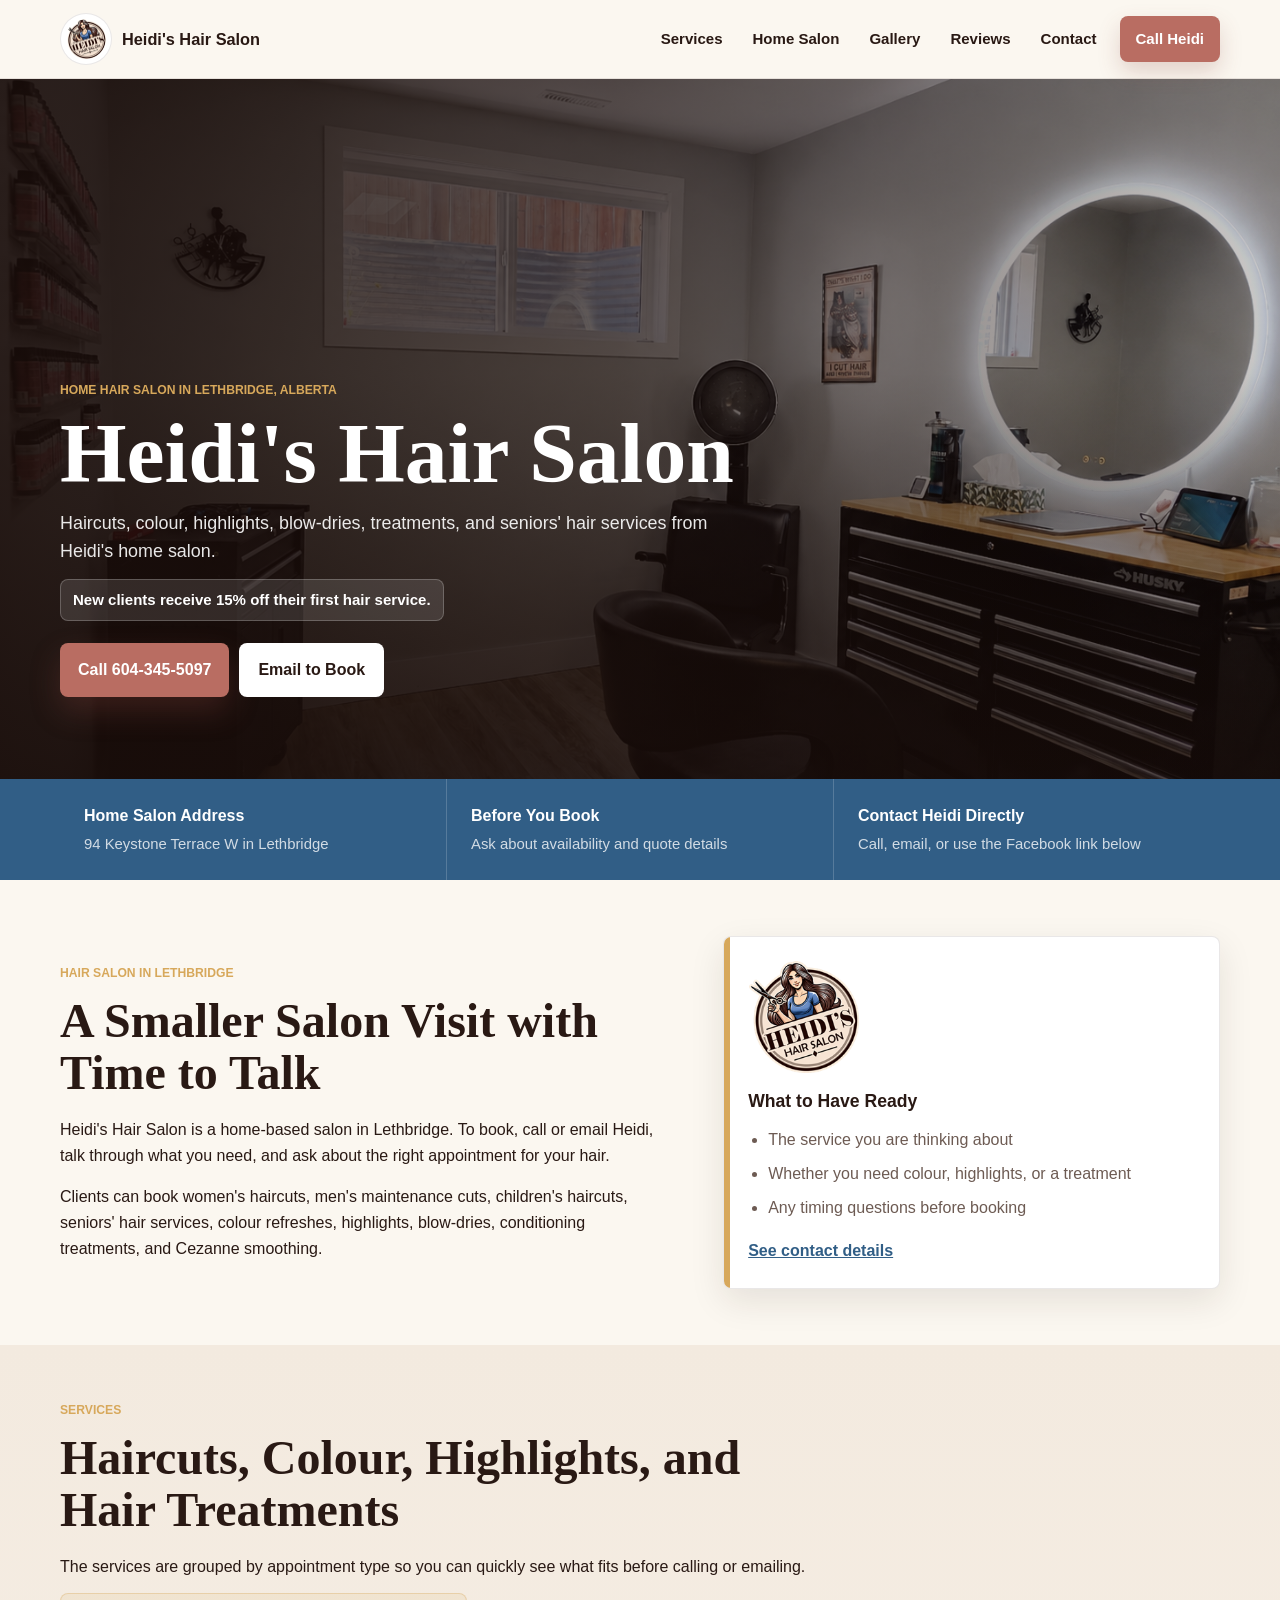
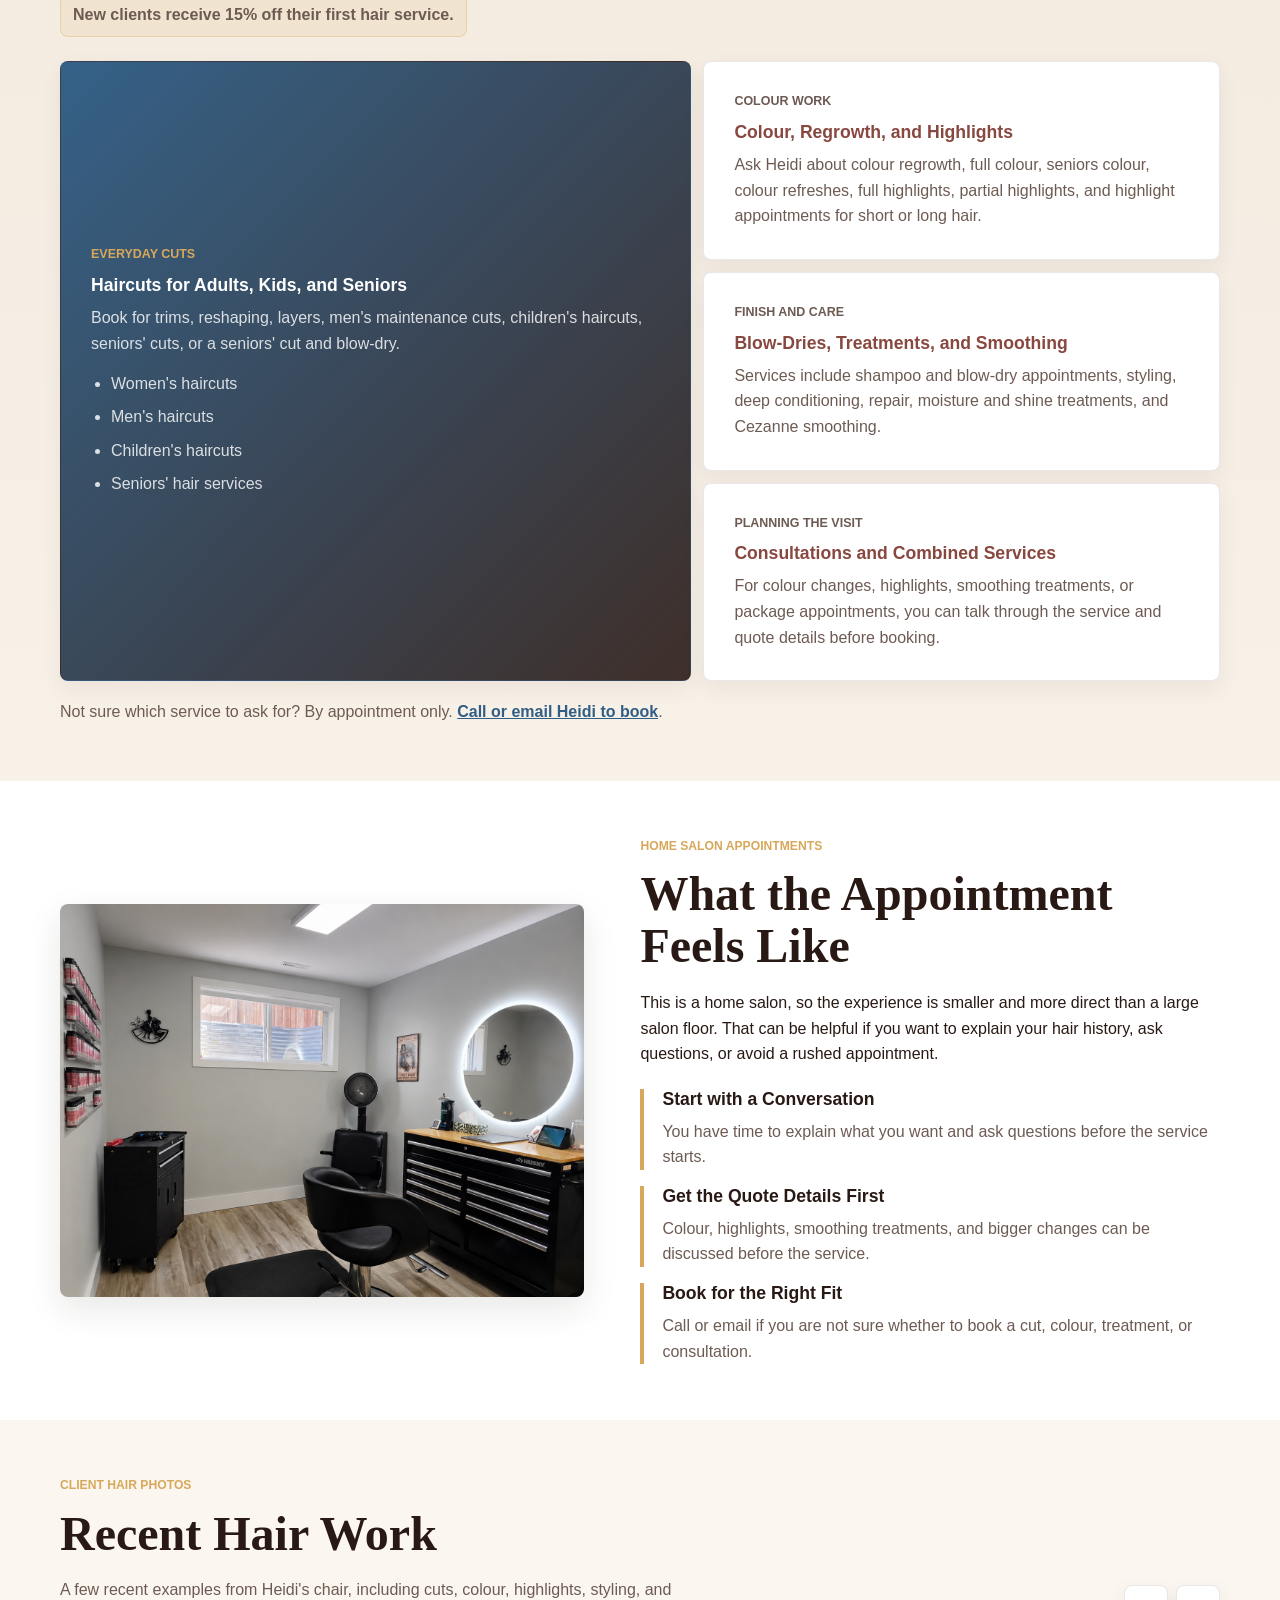
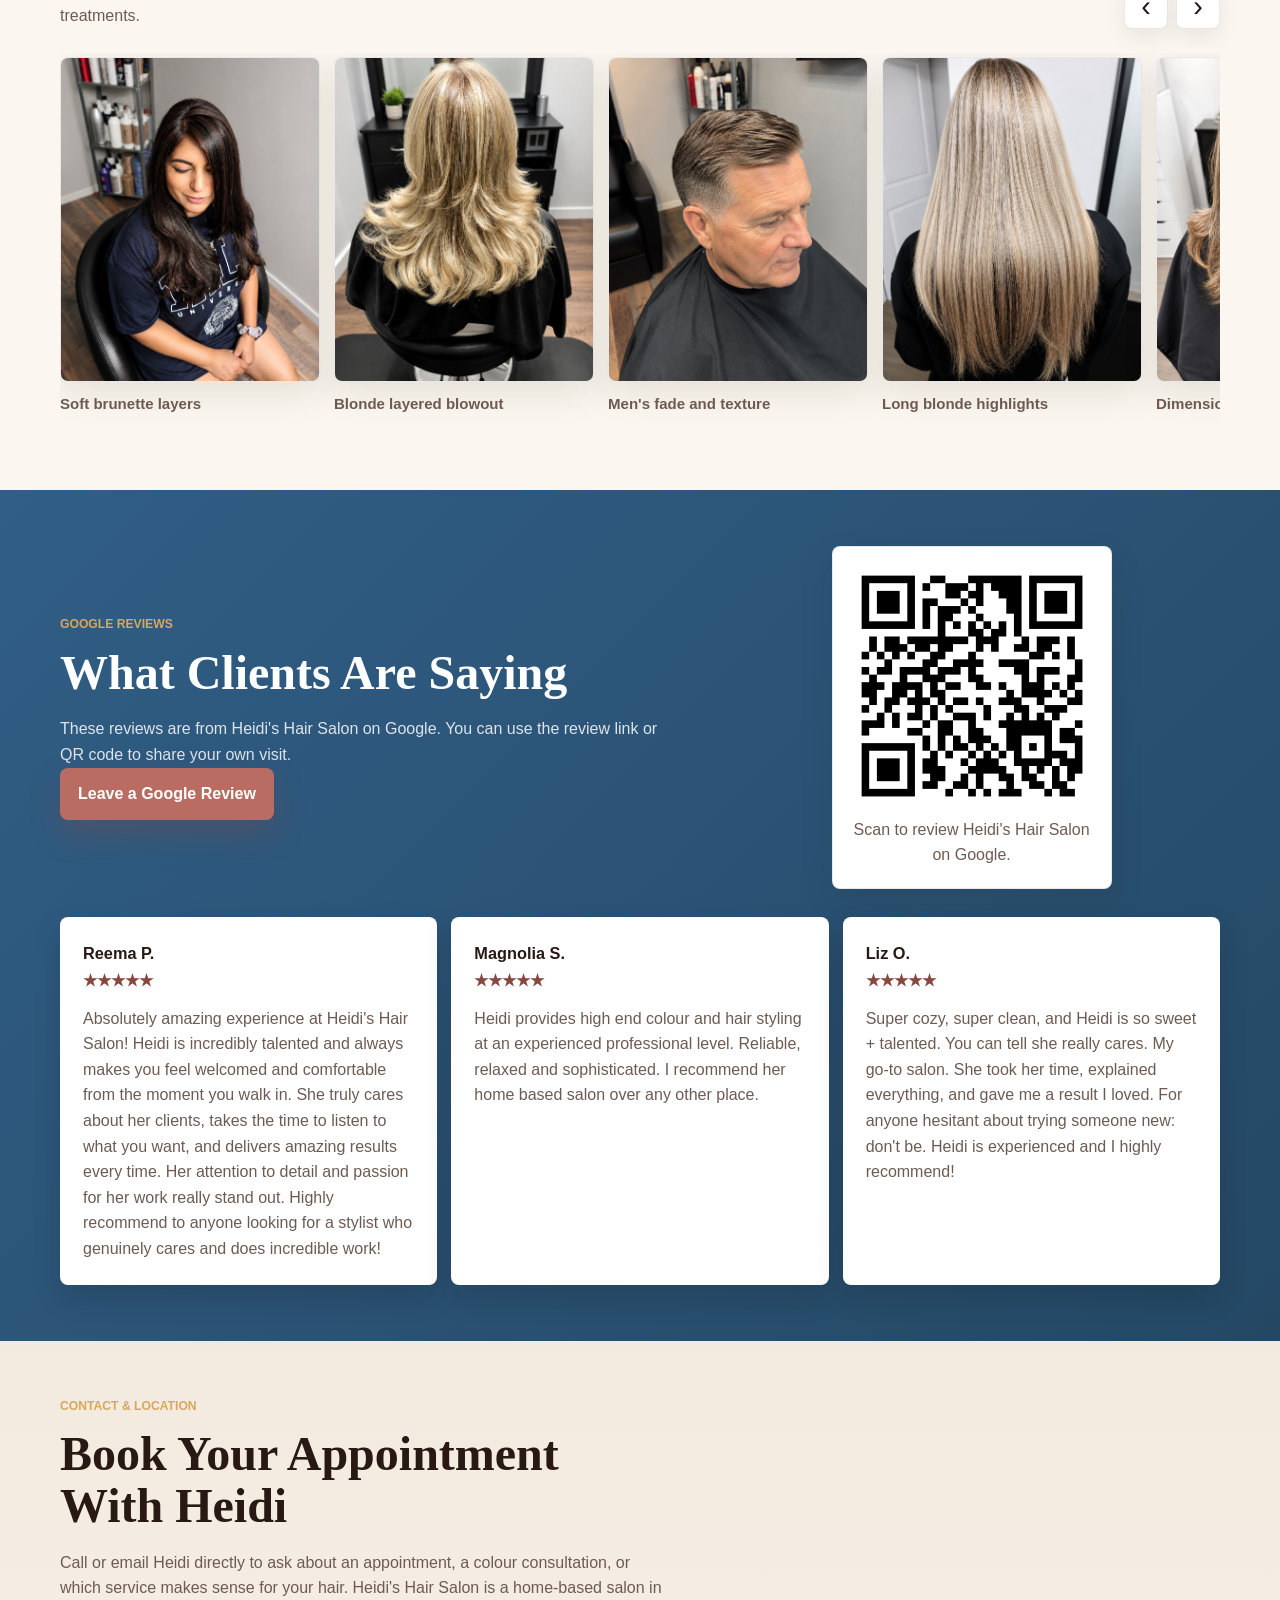
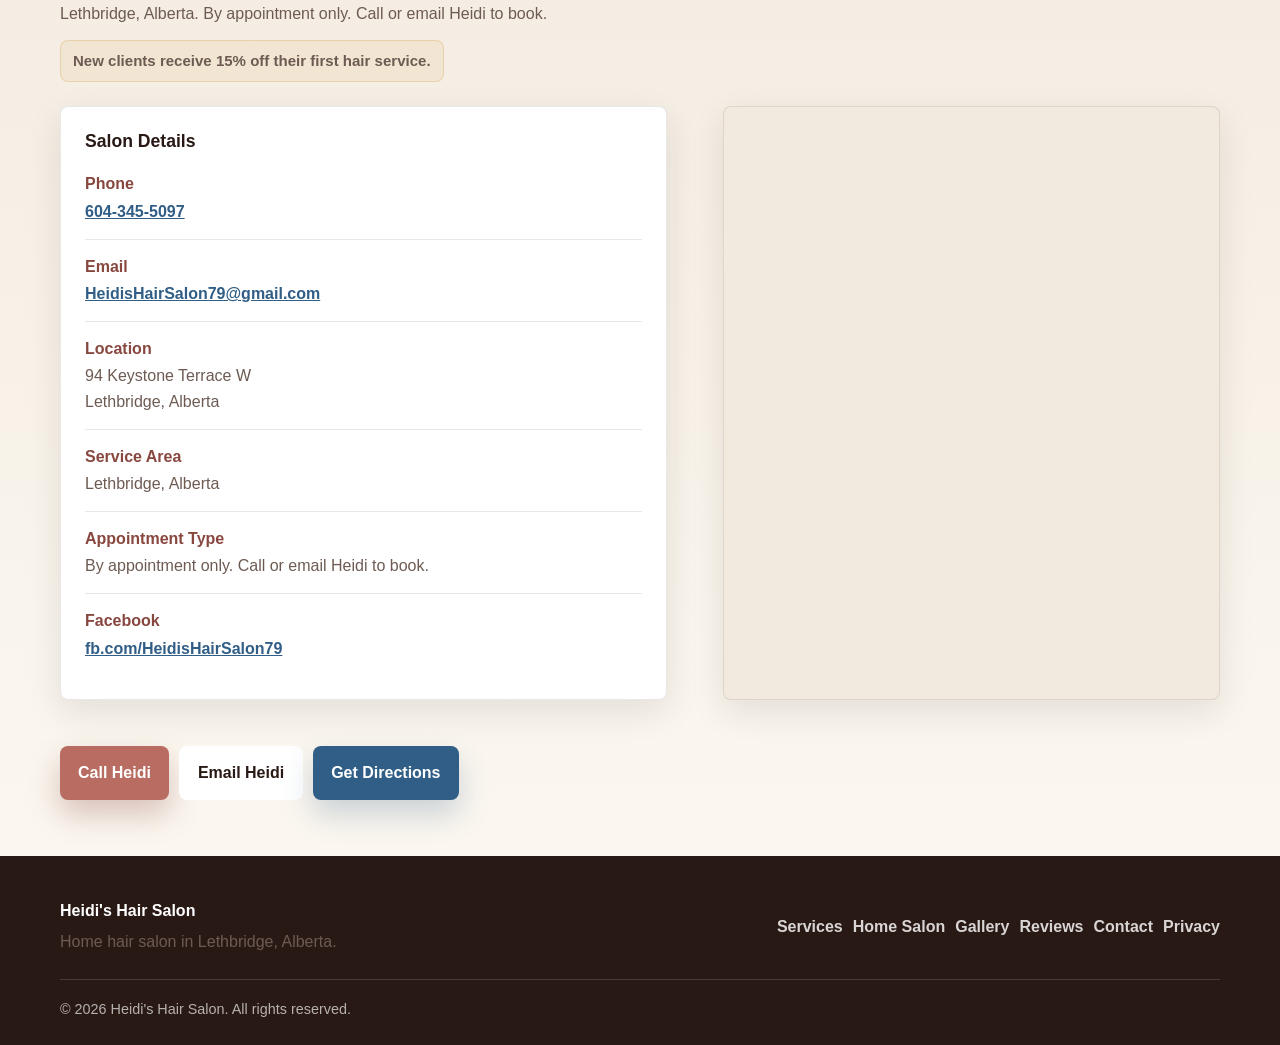
==== commit 6c75c8e6: "Add files via upload" ====
--- a/index.html
+++ b/index.html
@@ -169,6 +169,7 @@
           <p class="eyebrow">Home hair salon in Lethbridge, Alberta</p>
           <h1 id="hero-title">Heidi's Hair Salon</h1>
           <p class="hero-copy">Haircuts, colour, highlights, blow-dries, treatments, and seniors' hair services from Heidi's home salon.</p>
+          <p class="promo-note">New clients receive 15% off their first hair service.</p>
           <div class="hero-actions" aria-label="Booking actions">
             <a class="button button-primary" href="tel:+16043455097">Call 604-345-5097</a>
             <a class="button button-secondary" href="mailto:HeidisHairSalon79@gmail.com">Email to Book</a>
@@ -220,6 +221,7 @@
             <p class="section-kicker">Services</p>
             <h2 id="services-title">Haircuts, Colour, Highlights, and Hair Treatments</h2>
             <p>The services are grouped by appointment type so you can quickly see what fits before calling or emailing.</p>
+            <p class="promo-note">New clients receive 15% off their first hair service.</p>
           </div>
 
           <div class="service-groups">
@@ -254,7 +256,7 @@
             </article>
           </div>
 
-          <p class="service-followup">Not sure which service to ask for? <a href="#contact">Contact Heidi about your appointment</a>.</p>
+          <p class="service-followup">Not sure which service to ask for? By appointment only. <a href="#contact">Call or email Heidi to book</a>.</p>
         </div>
       </section>
 
@@ -392,7 +394,8 @@
             <div class="contact-intro">
               <p class="section-kicker">Contact &amp; Location</p>
               <h2 id="contact-title">Book Your Appointment With Heidi</h2>
-              <p>Call or email Heidi directly to ask about an appointment, a colour consultation, or which service makes sense for your hair. Heidi's Hair Salon is a home-based salon in Lethbridge, Alberta. Appointments are required, so please contact Heidi before visiting.</p>
+              <p>Call or email Heidi directly to ask about an appointment, a colour consultation, or which service makes sense for your hair. Heidi's Hair Salon is a home-based salon in Lethbridge, Alberta. By appointment only. Call or email Heidi to book.</p>
+              <p class="promo-note">New clients receive 15% off their first hair service.</p>
             </div>
 
             <address class="contact-card">
@@ -416,7 +419,7 @@
                 </div>
                 <div>
                   <dt>Appointment Type</dt>
-                  <dd>By appointment only</dd>
+                  <dd>By appointment only. Call or email Heidi to book.</dd>
                 </div>
                 <div>
                   <dt>Facebook</dt>
--- a/styles.css
+++ b/styles.css
@@ -299,6 +299,25 @@
   line-height: 1.55;
 }
 
+.promo-note {
+  width: fit-content;
+  max-width: 680px;
+  margin-top: 14px;
+  padding: 8px 12px;
+  background: rgba(215, 168, 91, 0.12);
+  color: var(--rose-dark);
+  border: 1px solid rgba(215, 168, 91, 0.34);
+  border-radius: var(--radius);
+  font-size: 0.94rem;
+  font-weight: 800;
+}
+
+.hero .promo-note {
+  background: rgba(255, 255, 255, 0.12);
+  color: var(--white);
+  border-color: rgba(255, 255, 255, 0.22);
+}
+
 .hero-actions,
 .contact-actions {
   display: flex;
@@ -703,6 +722,12 @@
 .contact-intro > p:not(.section-kicker) {
   max-width: 720px;
   color: var(--muted);
+}
+
+.section-heading .promo-note,
+.contact-intro > .promo-note {
+  color: var(--rose-dark);
+  font-size: 0.94rem;
 }
 
 .contact-card {
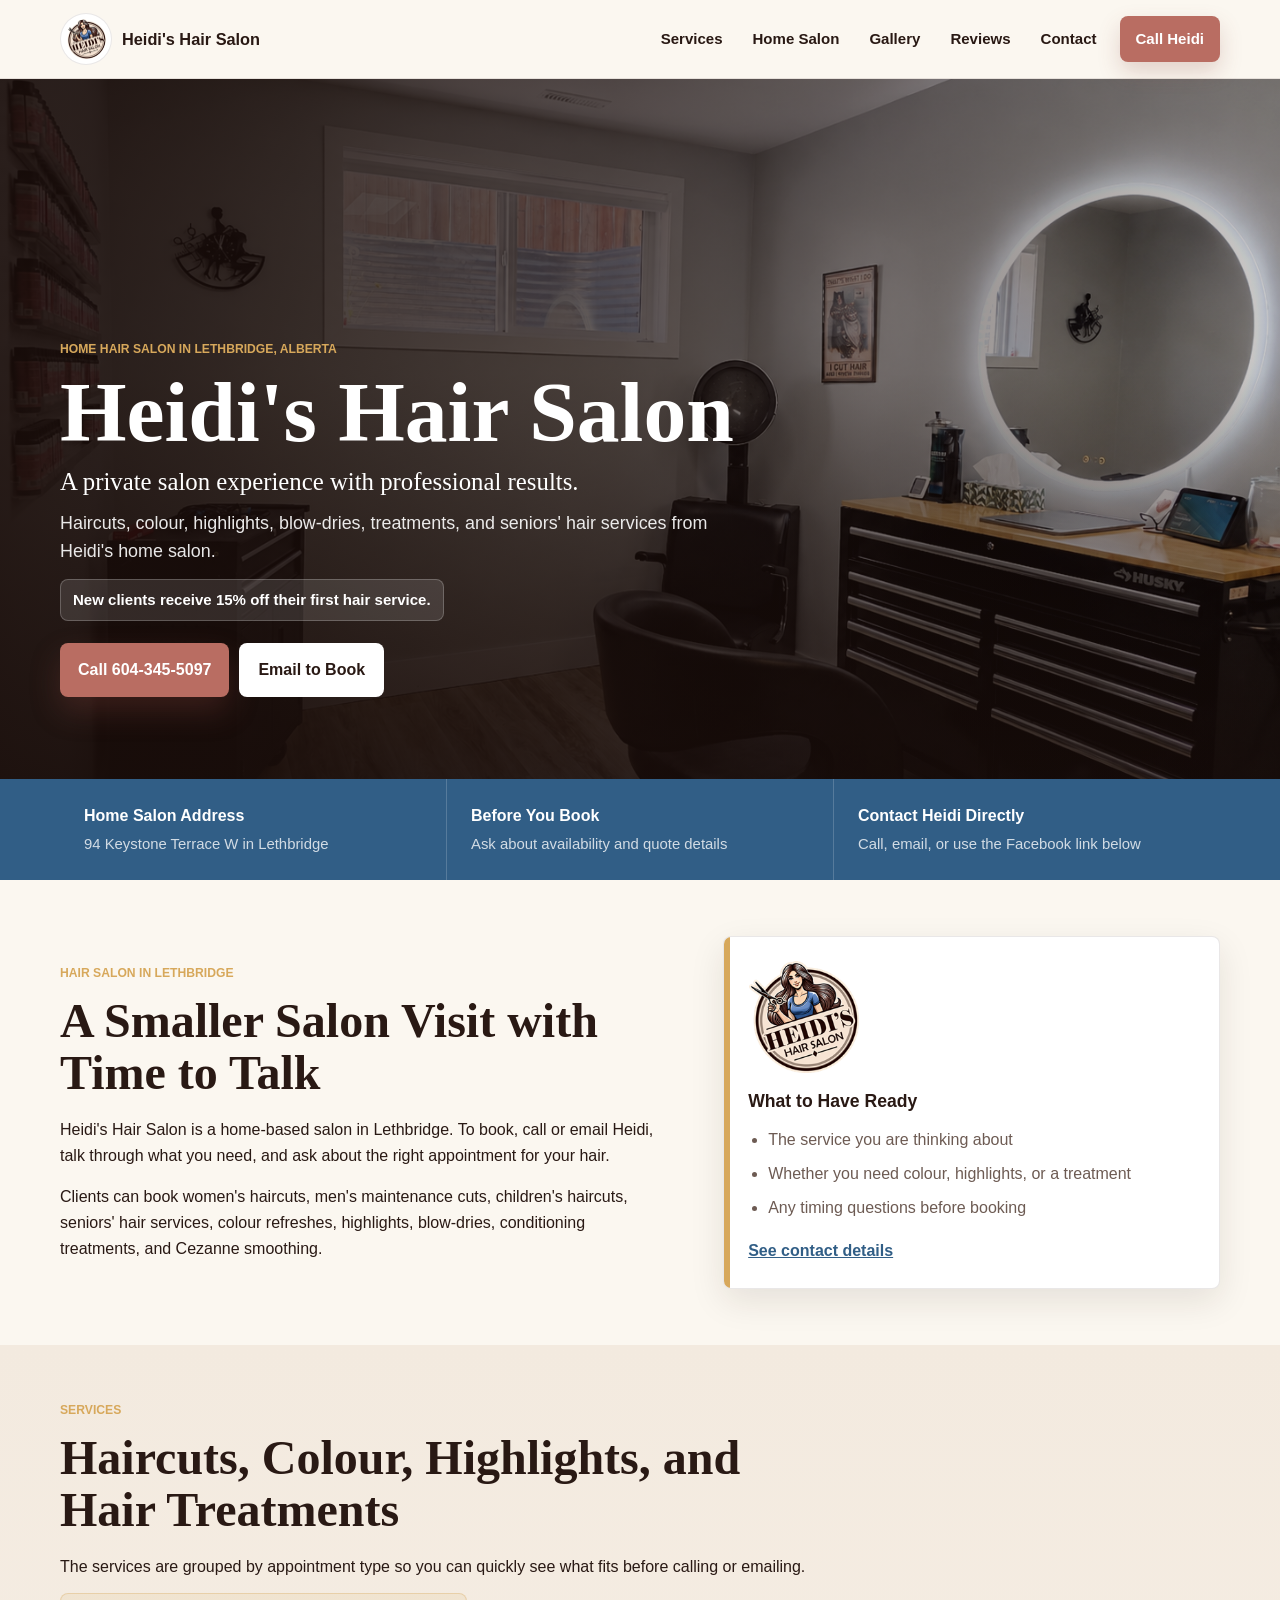
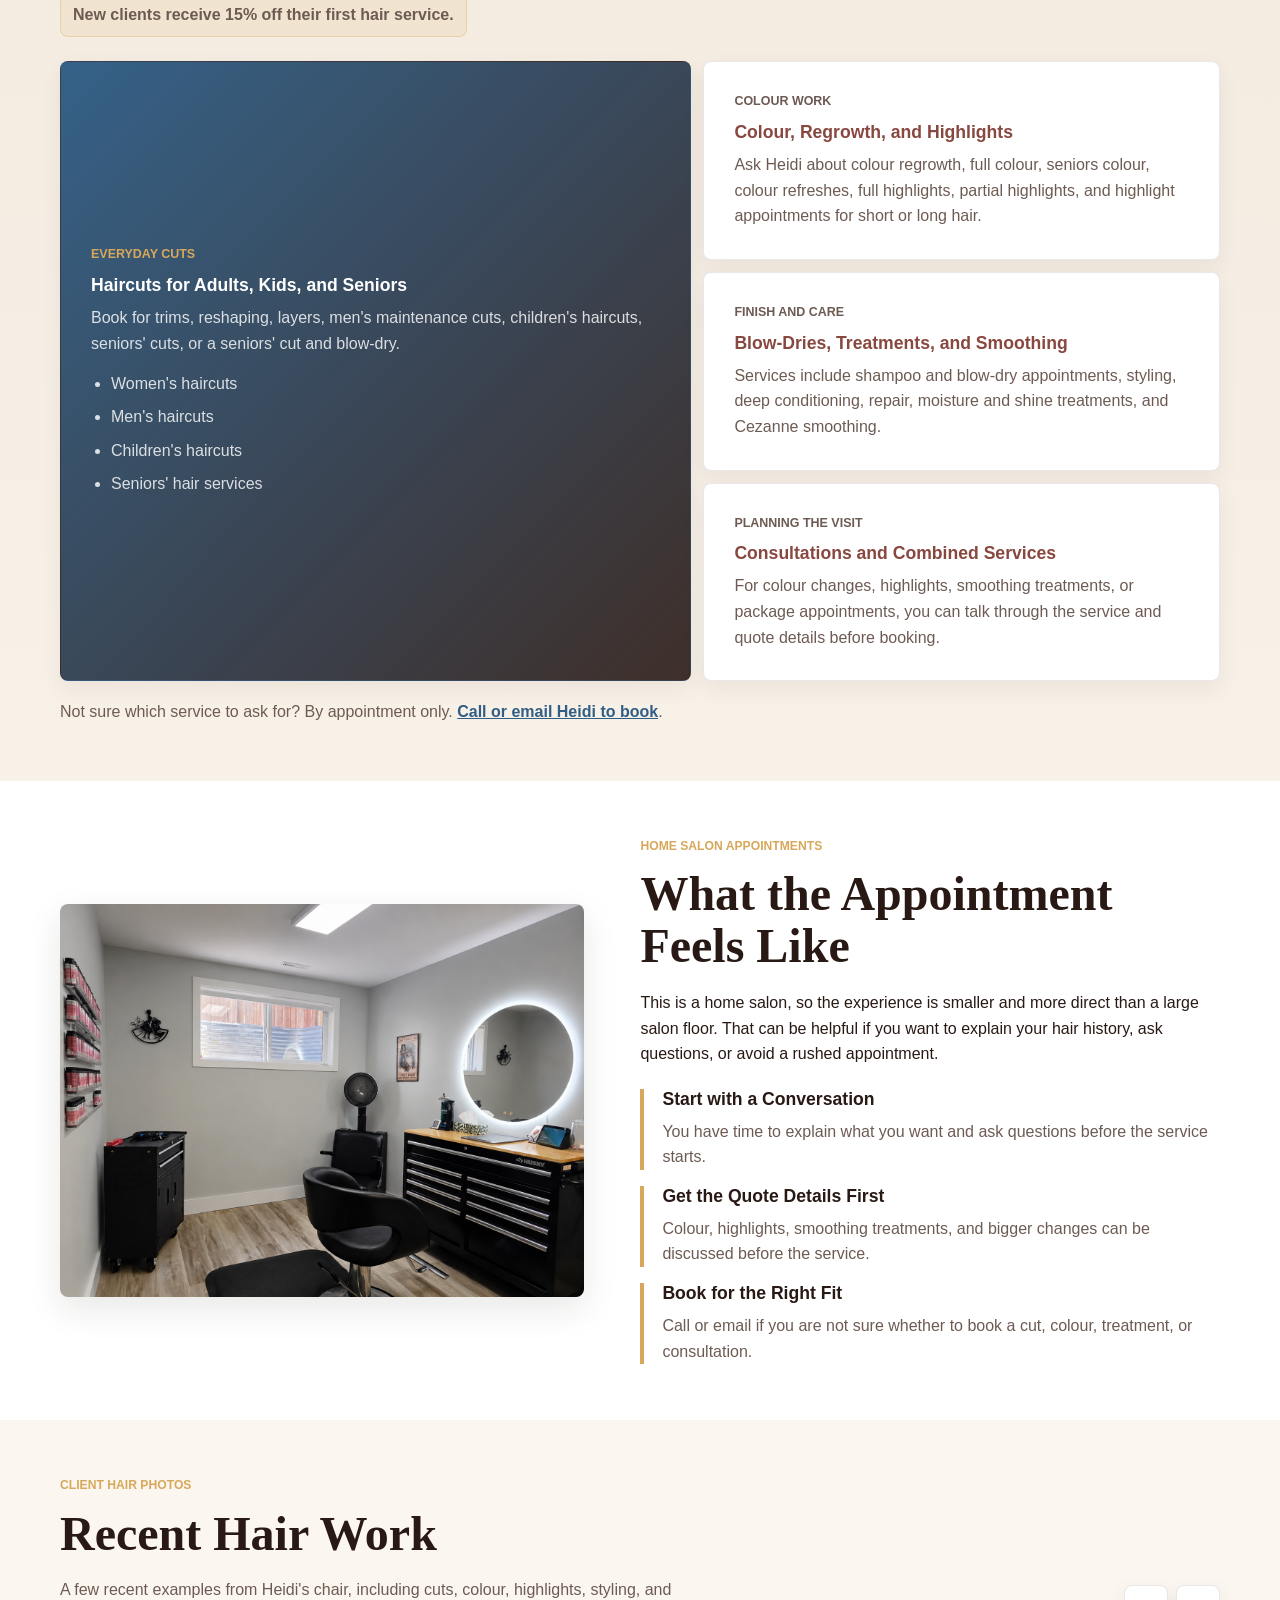
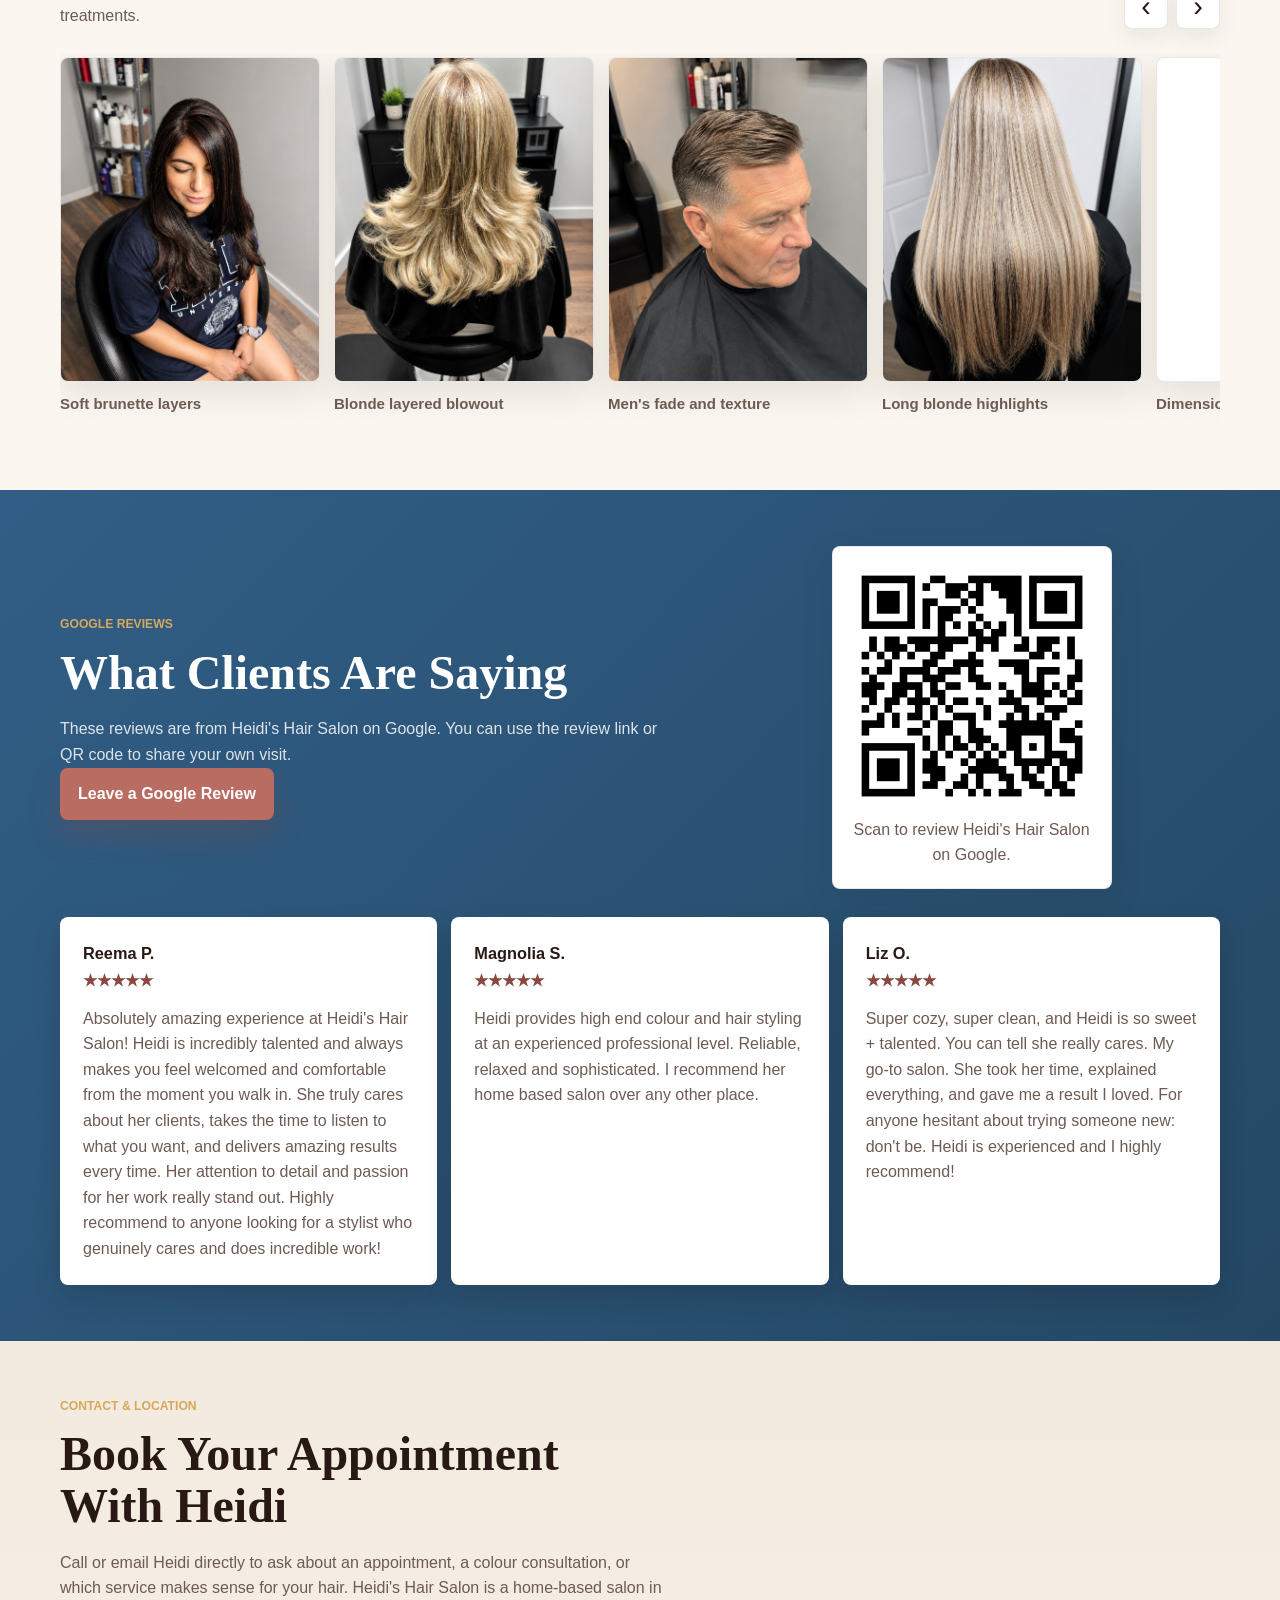
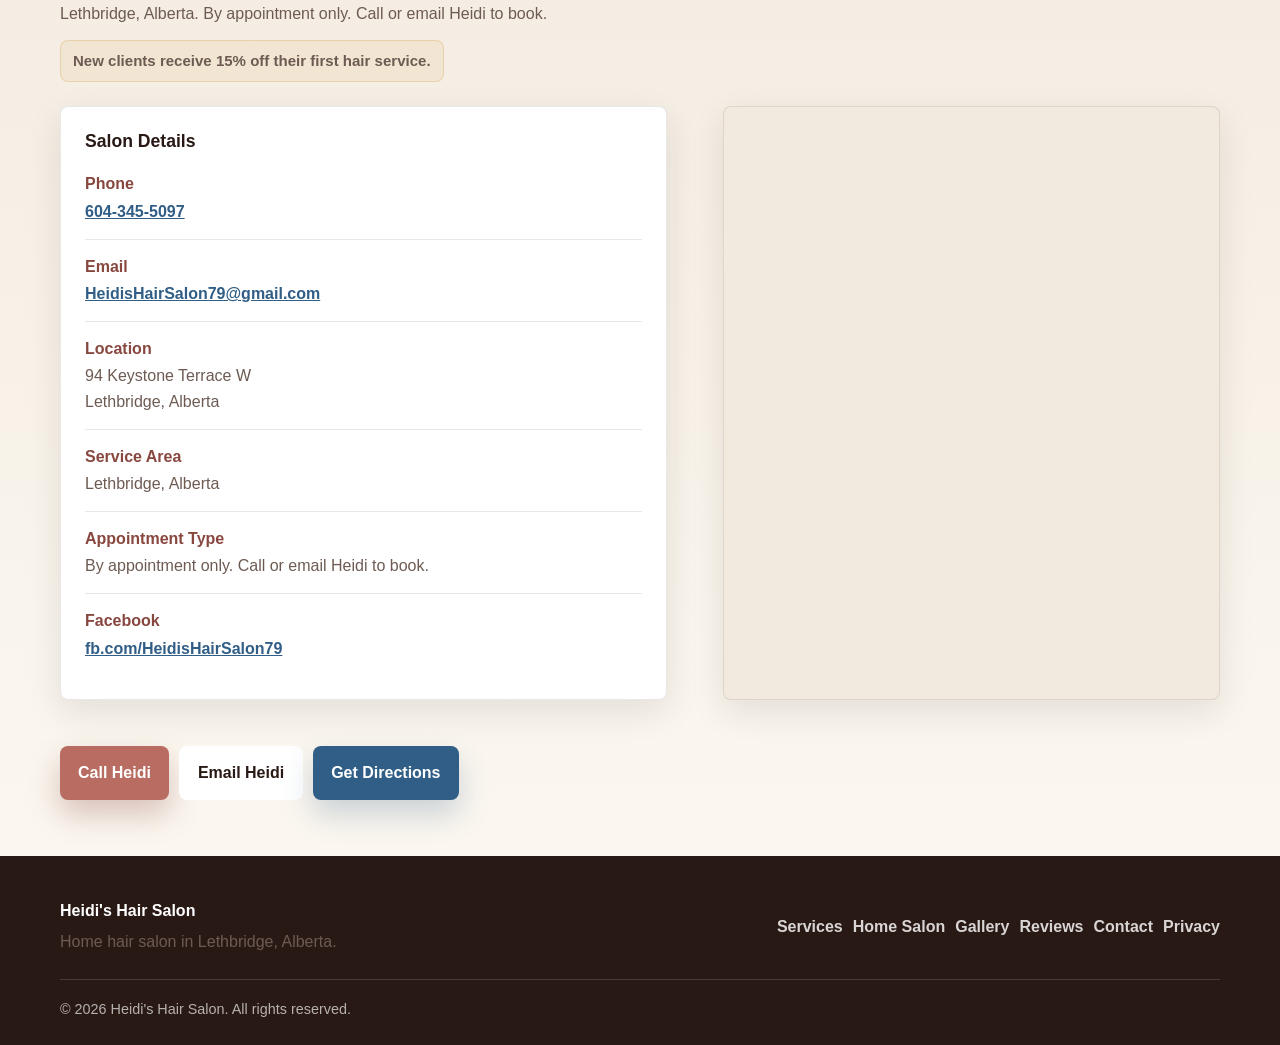
==== commit 966d3c63: "Add files via upload" ====
--- a/index.html
+++ b/index.html
@@ -168,6 +168,7 @@
         <div class="hero-content wrap">
           <p class="eyebrow">Home hair salon in Lethbridge, Alberta</p>
           <h1 id="hero-title">Heidi's Hair Salon</h1>
+          <p class="hero-tagline">A private salon experience with professional results.</p>
           <p class="hero-copy">Haircuts, colour, highlights, blow-dries, treatments, and seniors' hair services from Heidi's home salon.</p>
           <p class="promo-note">New clients receive 15% off their first hair service.</p>
           <div class="hero-actions" aria-label="Booking actions">
--- a/styles.css
+++ b/styles.css
@@ -291,9 +291,18 @@
   margin: 0;
 }
 
+.hero-tagline {
+  max-width: 680px;
+  margin-top: 14px;
+  color: var(--white);
+  font-family: Georgia, "Times New Roman", serif;
+  font-size: 1.35rem;
+  line-height: 1.25;
+}
+
 .hero-copy {
   max-width: 660px;
-  margin-top: 16px;
+  margin-top: 12px;
   color: rgba(255, 255, 255, 0.9);
   font-size: 1.02rem;
   line-height: 1.55;
@@ -916,6 +925,10 @@
 
   .hero-copy {
     font-size: 1.12rem;
+  }
+
+  .hero-tagline {
+    font-size: 1.55rem;
   }
 
   h1 {
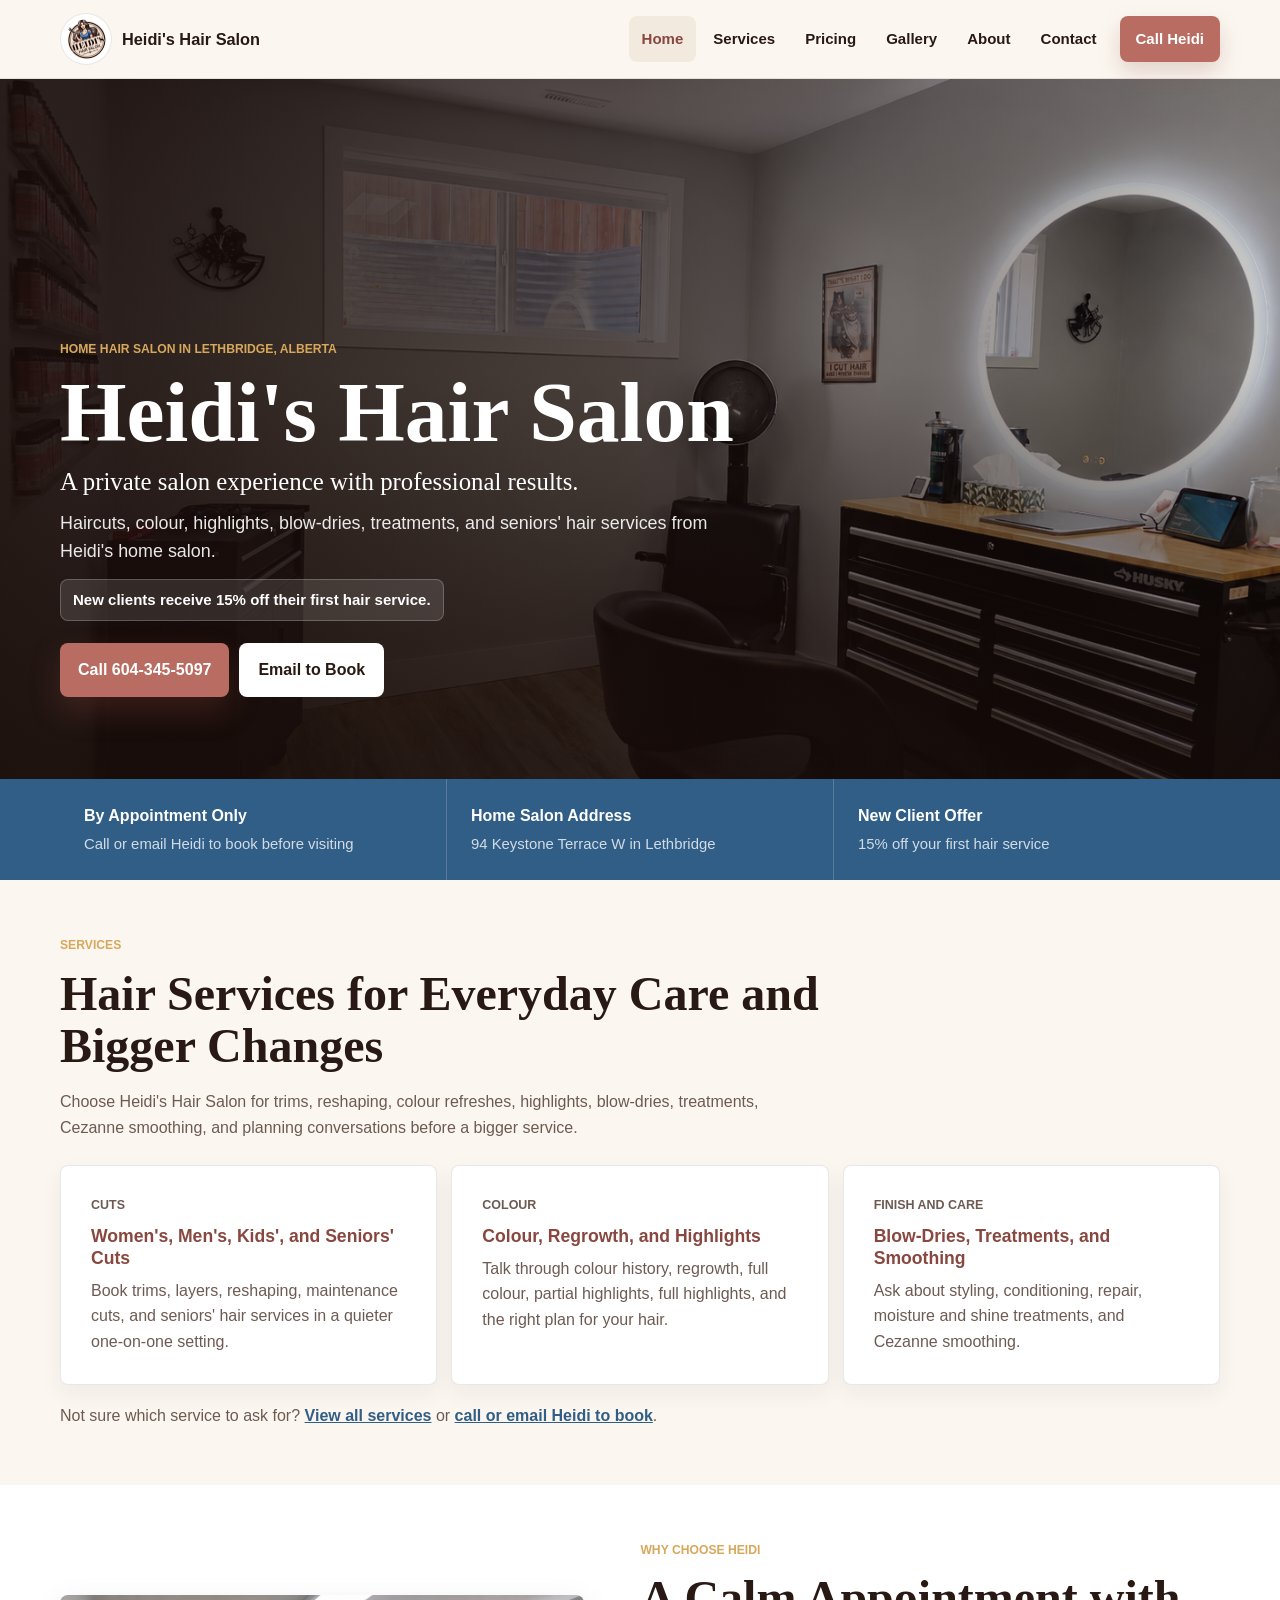
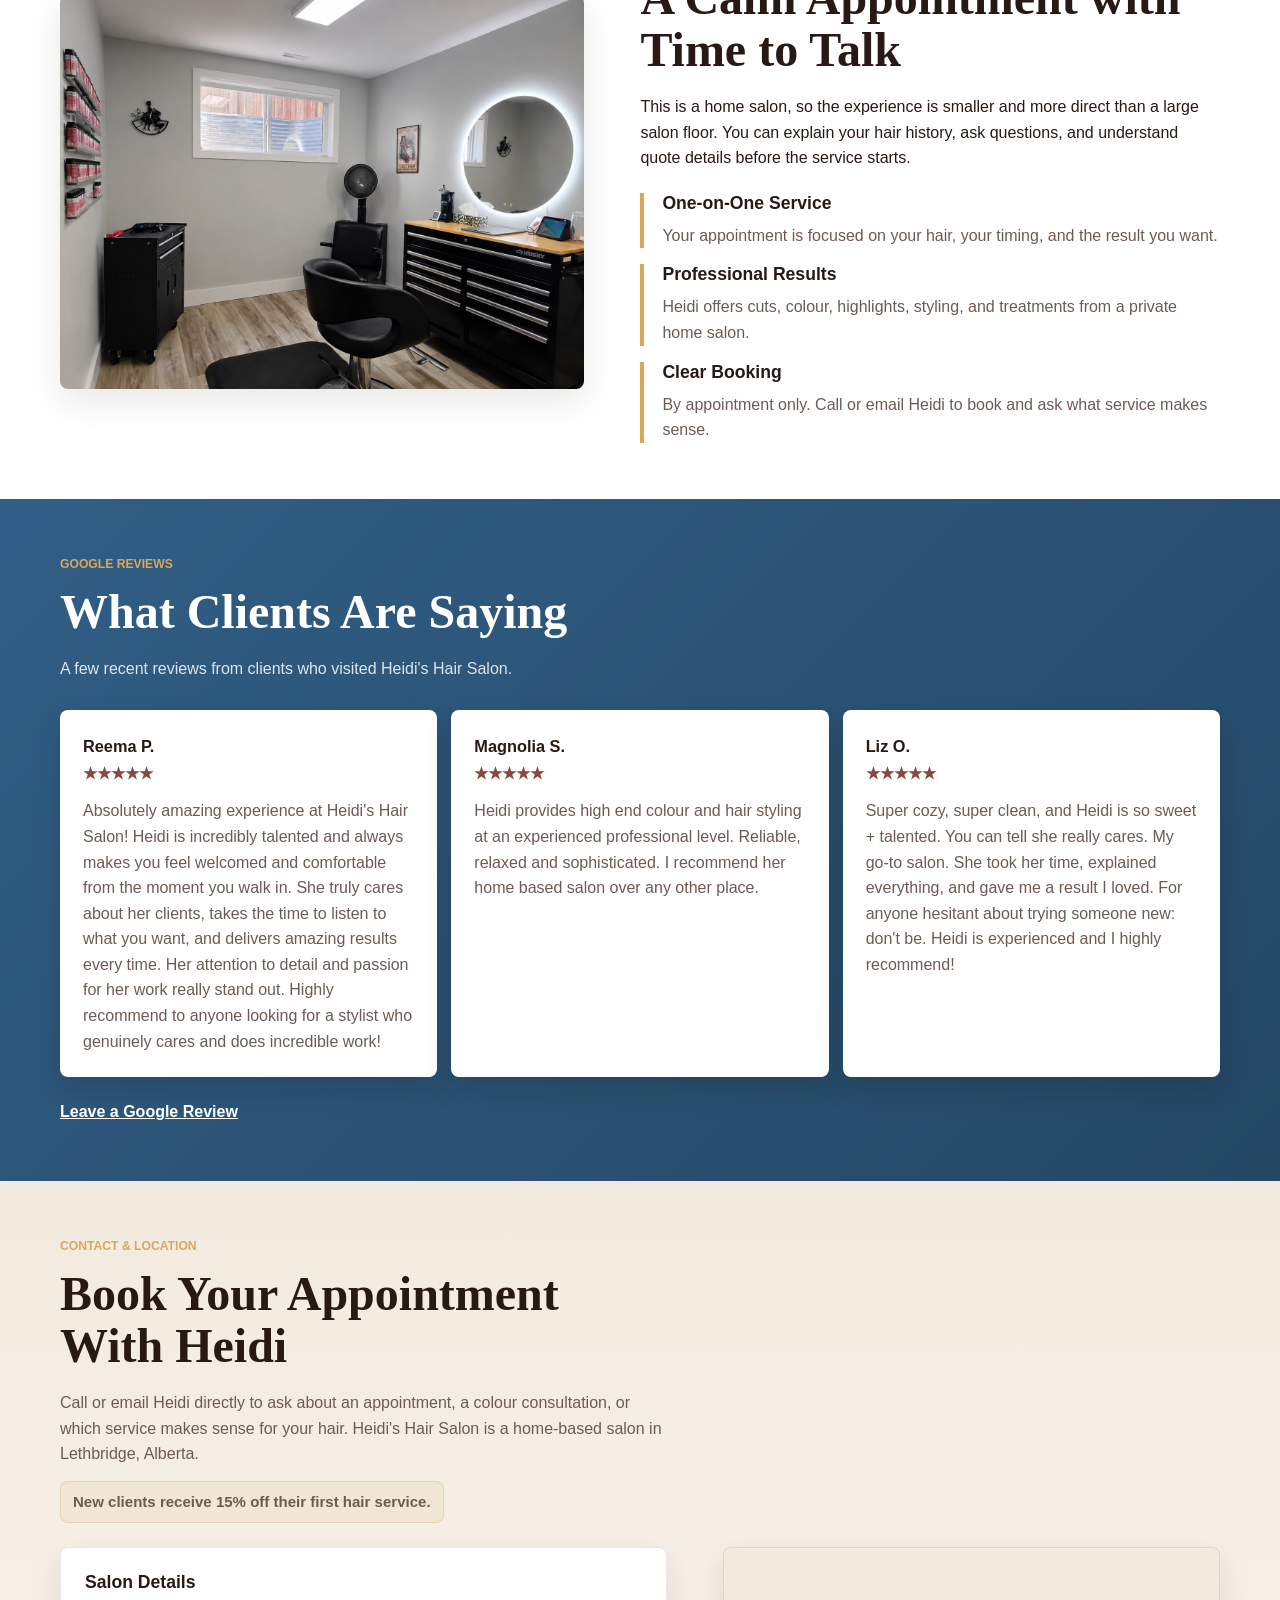
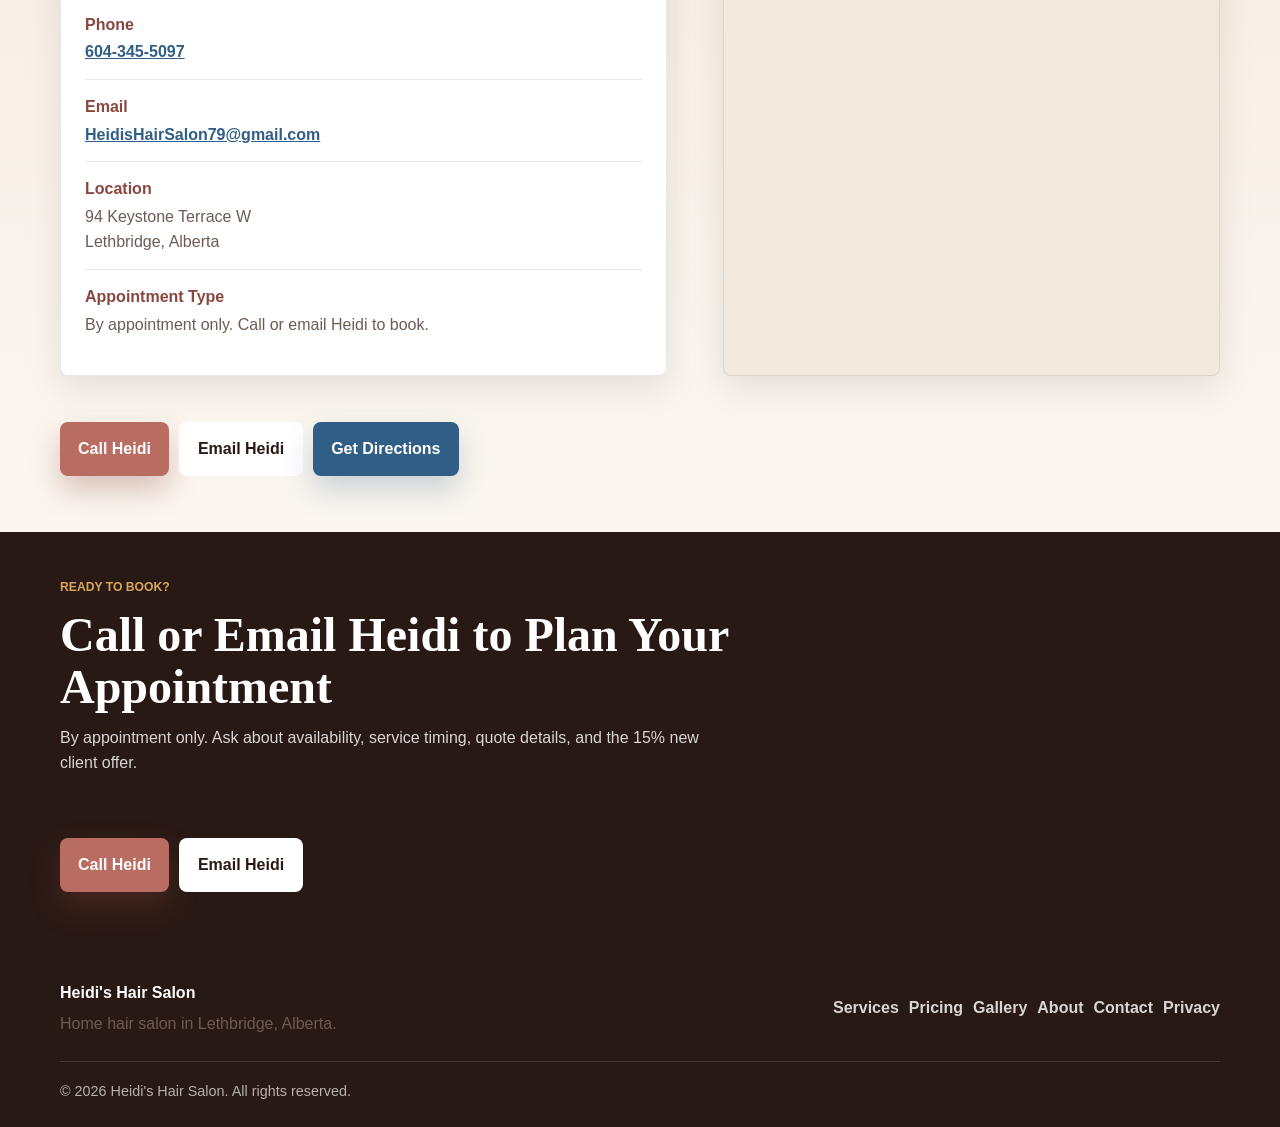
==== commit a505d8b2: "Convert website to multi-page layout" ====
--- a/index.html
+++ b/index.html
@@ -13,23 +13,23 @@
       gtag('config', 'G-0PMNT4Z1PG');
     </script>
     <title>Home Hair Salon in Lethbridge, AB | Heidi's Hair Salon</title>
-    <meta name="description" content="Home hair salon in Lethbridge, AB for haircuts, colour, highlights, blow-dry styling, treatments, and Cezanne smoothing. Call or email Heidi.">
+    <meta name="description" content="Heidi's Hair Salon is a private home hair salon in Lethbridge for haircuts, colour, highlights, treatments, and professional one-on-one service.">
     <meta name="robots" content="index, follow">
     <link rel="canonical" href="https://heidishairsalon.ca/">
 
     <meta property="og:type" content="business.business">
     <meta property="og:title" content="Home Hair Salon in Lethbridge, AB | Heidi's Hair Salon">
-    <meta property="og:description" content="Call or email Heidi for haircuts, colour, highlights, styling, treatments, and seniors' hair services in Lethbridge, Alberta.">
+    <meta property="og:description" content="A private salon experience with professional results. Call or email Heidi to book by appointment.">
     <meta property="og:url" content="https://heidishairsalon.ca/">
     <meta property="og:site_name" content="Heidi's Hair Salon">
-    <meta property="og:image" content="https://heidishairsalon.ca/Images/heidis-hair-salon-banner-1080.jpg">
+    <meta property="og:image" content="https://heidishairsalon.ca/Images/SalonA.png">
     <meta property="og:image:alt" content="Private salon room at Heidi's Hair Salon in Lethbridge">
     <meta property="og:locale" content="en_CA">
 
     <meta name="twitter:card" content="summary_large_image">
     <meta name="twitter:title" content="Home Hair Salon in Lethbridge, AB | Heidi's Hair Salon">
-    <meta name="twitter:description" content="Home salon appointments for haircuts, colour, highlights, styling, treatments, and seniors' hair services in Lethbridge.">
-    <meta name="twitter:image" content="https://heidishairsalon.ca/Images/heidis-hair-salon-banner-1080.jpg">
+    <meta name="twitter:description" content="Private home salon appointments for haircuts, colour, highlights, styling, and treatments in Lethbridge.">
+    <meta name="twitter:image" content="https://heidishairsalon.ca/Images/SalonA.png">
 
     <link rel="icon" href="Images/favicon-192.png" type="image/png">
     <link rel="shortcut icon" href="Images/favicon-192.png" type="image/png">
@@ -44,9 +44,9 @@
         "@id": "https://heidishairsalon.ca/#business",
         "name": "Heidi's Hair Salon",
         "url": "https://heidishairsalon.ca/",
-        "image": "https://heidishairsalon.ca/Images/heidis-hair-salon-logo-160.png",
+        "image": "https://heidishairsalon.ca/Images/SalonA.png",
         "logo": "https://heidishairsalon.ca/Images/heidis-hair-salon-logo-160.png",
-        "description": "A home hair salon in Lethbridge, Alberta offering appointments for haircuts, colour, highlights, styling, treatments, seniors' services, men's cuts, and children's cuts.",
+        "description": "A private home hair salon in Lethbridge, Alberta offering appointments for haircuts, colour, highlights, styling, treatments, seniors' services, men's cuts, and children's cuts.",
         "telephone": "+1-604-345-5097",
         "email": "HeidisHairSalon79@gmail.com",
         "contactPoint": {
@@ -75,43 +75,7 @@
         "sameAs": [
           "https://fb.com/HeidisHairSalon79",
           "https://g.page/r/CeIhEBN1-3MEEAE/review"
-        ],
-        "hasOfferCatalog": {
-          "@type": "OfferCatalog",
-          "name": "Hair salon services",
-          "itemListElement": [
-            {
-              "@type": "OfferCatalog",
-              "name": "Haircuts",
-              "itemListElement": [
-                { "@type": "Offer", "itemOffered": { "@type": "Service", "name": "Women's Haircuts" } },
-                { "@type": "Offer", "itemOffered": { "@type": "Service", "name": "Men's Haircuts" } },
-                { "@type": "Offer", "itemOffered": { "@type": "Service", "name": "Children's Haircuts" } },
-                { "@type": "Offer", "itemOffered": { "@type": "Service", "name": "Seniors' Hair Services" } }
-              ]
-            },
-            {
-              "@type": "OfferCatalog",
-              "name": "Colour and highlights",
-              "itemListElement": [
-                { "@type": "Offer", "itemOffered": { "@type": "Service", "name": "Hair Colour Services" } },
-                { "@type": "Offer", "itemOffered": { "@type": "Service", "name": "Highlights" } },
-                { "@type": "Offer", "itemOffered": { "@type": "Service", "name": "Colour Regrowth" } },
-                { "@type": "Offer", "itemOffered": { "@type": "Service", "name": "Full Colour" } }
-              ]
-            },
-            {
-              "@type": "OfferCatalog",
-              "name": "Styling and treatments",
-              "itemListElement": [
-                { "@type": "Offer", "itemOffered": { "@type": "Service", "name": "Shampoo and Blow-Dry" } },
-                { "@type": "Offer", "itemOffered": { "@type": "Service", "name": "Conditioning Treatments" } },
-                { "@type": "Offer", "itemOffered": { "@type": "Service", "name": "Cezanne Smoothing Treatment" } },
-                { "@type": "Offer", "itemOffered": { "@type": "Service", "name": "Hair Consultations" } }
-              ]
-            }
-          ]
-        }
+        ]
       }
     </script>
     <!-- Google tag (gtag.js) -->
@@ -128,7 +92,7 @@
 
     <header class="site-header" data-header>
       <nav class="nav wrap" aria-label="Main navigation">
-        <a class="brand" href="#top" aria-label="Heidi's Hair Salon home">
+        <a class="brand" href="index.html" aria-label="Heidi's Hair Salon home">
           <img src="Images/heidis-hair-salon-logo-160.png" width="160" height="163" alt="Heidi's Hair Salon logo" decoding="async">
           <span>Heidi's Hair Salon</span>
         </a>
@@ -143,11 +107,12 @@
         </button>
 
         <div class="nav-links" id="primary-navigation" data-nav-menu>
-          <a href="#services">Services</a>
-          <a href="#home-salon">Home Salon</a>
-          <a href="#gallery">Gallery</a>
-          <a href="#reviews">Reviews</a>
-          <a href="#contact">Contact</a>
+          <a href="index.html" aria-current="page">Home</a>
+          <a href="services.html">Services</a>
+          <a href="pricing.html">Pricing</a>
+          <a href="gallery.html">Gallery</a>
+          <a href="about.html">About</a>
+          <a href="contact.html">Contact</a>
           <a class="nav-cta" href="tel:+16043455097">Call Heidi</a>
         </div>
       </nav>
@@ -181,183 +146,83 @@
       <section class="appointment-notes" aria-label="Appointment notes">
         <div class="wrap note-grid">
           <div>
+            <strong>By Appointment Only</strong>
+            <span>Call or email Heidi to book before visiting</span>
+          </div>
+          <div>
             <strong>Home Salon Address</strong>
             <span>94 Keystone Terrace W in Lethbridge</span>
           </div>
           <div>
-            <strong>Before You Book</strong>
-            <span>Ask about availability and quote details</span>
-          </div>
-          <div>
-            <strong>Contact Heidi Directly</strong>
-            <span>Call, email, or use the Facebook link below</span>
-          </div>
-        </div>
-      </section>
-
-      <section class="intro section-pad" aria-labelledby="intro-title">
-        <div class="wrap split">
-          <div>
-            <p class="section-kicker">Hair salon in Lethbridge</p>
-            <h2 id="intro-title">A Smaller Salon Visit with Time to Talk</h2>
-            <p>Heidi's Hair Salon is a home-based salon in Lethbridge. To book, call or email Heidi, talk through what you need, and ask about the right appointment for your hair.</p>
-            <p>Clients can book women's haircuts, men's maintenance cuts, children's haircuts, seniors' hair services, colour refreshes, highlights, blow-dries, conditioning treatments, and Cezanne smoothing.</p>
-          </div>
-          <aside class="details-panel" aria-label="Quick booking information">
-            <img src="Images/heidis-hair-salon-logo-160.png" width="160" height="163" loading="lazy" decoding="async" alt="Illustrated Heidi's Hair Salon logo with scissors">
-            <h3>What to Have Ready</h3>
-            <ul class="plain-list">
-              <li>The service you are thinking about</li>
-              <li>Whether you need colour, highlights, or a treatment</li>
-              <li>Any timing questions before booking</li>
-            </ul>
-            <a class="text-link" href="#contact">See contact details</a>
-          </aside>
-        </div>
-      </section>
-
-      <section class="services section-pad" id="services" aria-labelledby="services-title">
+            <strong>New Client Offer</strong>
+            <span>15% off your first hair service</span>
+          </div>
+        </div>
+      </section>
+
+      <section class="section-pad" aria-labelledby="service-summary-title">
         <div class="wrap">
           <div class="section-heading">
             <p class="section-kicker">Services</p>
-            <h2 id="services-title">Haircuts, Colour, Highlights, and Hair Treatments</h2>
-            <p>The services are grouped by appointment type so you can quickly see what fits before calling or emailing.</p>
-            <p class="promo-note">New clients receive 15% off their first hair service.</p>
-          </div>
-
-          <div class="service-groups">
-            <article class="service-group service-group-main">
-              <p class="service-label">Everyday cuts</p>
-              <h3>Haircuts for Adults, Kids, and Seniors</h3>
-              <p>Book for trims, reshaping, layers, men's maintenance cuts, children's haircuts, seniors' cuts, or a seniors' cut and blow-dry.</p>
-              <ul class="plain-list">
-                <li>Women's haircuts</li>
-                <li>Men's haircuts</li>
-                <li>Children's haircuts</li>
-                <li>Seniors' hair services</li>
-              </ul>
-            </article>
-
+            <h2 id="service-summary-title">Hair Services for Everyday Care and Bigger Changes</h2>
+            <p>Choose Heidi's Hair Salon for trims, reshaping, colour refreshes, highlights, blow-dries, treatments, Cezanne smoothing, and planning conversations before a bigger service.</p>
+          </div>
+
+          <div class="summary-grid">
             <article class="service-group">
-              <p class="service-label">Colour work</p>
+              <p class="service-label">Cuts</p>
+              <h3>Women's, Men's, Kids', and Seniors' Cuts</h3>
+              <p>Book trims, layers, reshaping, maintenance cuts, and seniors' hair services in a quieter one-on-one setting.</p>
+            </article>
+            <article class="service-group">
+              <p class="service-label">Colour</p>
               <h3>Colour, Regrowth, and Highlights</h3>
-              <p>Ask Heidi about colour regrowth, full colour, seniors colour, colour refreshes, full highlights, partial highlights, and highlight appointments for short or long hair.</p>
-            </article>
-
+              <p>Talk through colour history, regrowth, full colour, partial highlights, full highlights, and the right plan for your hair.</p>
+            </article>
             <article class="service-group">
               <p class="service-label">Finish and care</p>
               <h3>Blow-Dries, Treatments, and Smoothing</h3>
-              <p>Services include shampoo and blow-dry appointments, styling, deep conditioning, repair, moisture and shine treatments, and Cezanne smoothing.</p>
-            </article>
-
-            <article class="service-group">
-              <p class="service-label">Planning the visit</p>
-              <h3>Consultations and Combined Services</h3>
-              <p>For colour changes, highlights, smoothing treatments, or package appointments, you can talk through the service and quote details before booking.</p>
-            </article>
-          </div>
-
-          <p class="service-followup">Not sure which service to ask for? By appointment only. <a href="#contact">Call or email Heidi to book</a>.</p>
-        </div>
-      </section>
-
-      <section class="home-salon section-pad" id="home-salon" aria-labelledby="home-salon-title">
+              <p>Ask about styling, conditioning, repair, moisture and shine treatments, and Cezanne smoothing.</p>
+            </article>
+          </div>
+
+          <p class="service-followup">Not sure which service to ask for? <a href="services.html">View all services</a> or <a href="contact.html">call or email Heidi to book</a>.</p>
+        </div>
+      </section>
+
+      <section class="home-salon section-pad" aria-labelledby="why-title">
         <div class="wrap split reverse">
           <div class="image-frame">
             <img src="Images/SalonA.png" width="1448" height="1086" loading="lazy" decoding="async" alt="Heidi's private home hair salon room in Lethbridge">
           </div>
           <div>
-            <p class="section-kicker">Home salon appointments</p>
-            <h2 id="home-salon-title">What the Appointment Feels Like</h2>
-            <p>This is a home salon, so the experience is smaller and more direct than a large salon floor. That can be helpful if you want to explain your hair history, ask questions, or avoid a rushed appointment.</p>
+            <p class="section-kicker">Why choose Heidi</p>
+            <h2 id="why-title">A Calm Appointment with Time to Talk</h2>
+            <p>This is a home salon, so the experience is smaller and more direct than a large salon floor. You can explain your hair history, ask questions, and understand quote details before the service starts.</p>
             <div class="expectation-list">
               <div>
-                <h3>Start with a Conversation</h3>
-                <p>You have time to explain what you want and ask questions before the service starts.</p>
+                <h3>One-on-One Service</h3>
+                <p>Your appointment is focused on your hair, your timing, and the result you want.</p>
               </div>
               <div>
-                <h3>Get the Quote Details First</h3>
-                <p>Colour, highlights, smoothing treatments, and bigger changes can be discussed before the service.</p>
+                <h3>Professional Results</h3>
+                <p>Heidi offers cuts, colour, highlights, styling, and treatments from a private home salon.</p>
               </div>
               <div>
-                <h3>Book for the Right Fit</h3>
-                <p>Call or email if you are not sure whether to book a cut, colour, treatment, or consultation.</p>
+                <h3>Clear Booking</h3>
+                <p>By appointment only. Call or email Heidi to book and ask what service makes sense.</p>
               </div>
             </div>
           </div>
         </div>
       </section>
 
-      <section class="hair-gallery section-pad" id="gallery" aria-labelledby="gallery-title">
+      <section class="reviews section-pad" aria-labelledby="reviews-title">
         <div class="wrap">
-          <div class="gallery-heading">
-            <div>
-              <p class="section-kicker">Client hair photos</p>
-              <h2 id="gallery-title">Recent Hair Work</h2>
-              <p>A few recent examples from Heidi's chair, including cuts, colour, highlights, styling, and treatments.</p>
-            </div>
-            <div class="carousel-controls" aria-label="Gallery controls">
-              <button type="button" class="carousel-button" aria-label="Previous gallery photo" data-carousel-prev>&lsaquo;</button>
-              <button type="button" class="carousel-button" aria-label="Next gallery photo" data-carousel-next>&rsaquo;</button>
-            </div>
-          </div>
-
-          <div class="gallery-carousel" data-carousel>
-            <div class="gallery-track" tabindex="0" aria-label="Client hair photo carousel" data-carousel-track>
-              <figure class="gallery-slide">
-                <img class="gallery-photo" src="Images/A.png" width="1086" height="1448" loading="lazy" decoding="async" alt="Long brunette layered cut with soft face-framing pieces">
-                <figcaption>Soft brunette layers</figcaption>
-              </figure>
-              <figure class="gallery-slide">
-                <img class="gallery-photo" src="Images/B.png" width="1086" height="1448" loading="lazy" decoding="async" alt="Blonde layered haircut with lifted ends and soft volume">
-                <figcaption>Blonde layered blowout</figcaption>
-              </figure>
-              <figure class="gallery-slide">
-                <img class="gallery-photo" src="Images/C.png" width="1086" height="1448" loading="lazy" decoding="async" alt="Men's haircut with short faded sides and textured grey hair on top">
-                <figcaption>Men's fade and texture</figcaption>
-              </figure>
-              <figure class="gallery-slide">
-                <img class="gallery-photo" src="Images/D.png" width="1086" height="1448" loading="lazy" decoding="async" alt="Long blonde hair with bright highlights and a smooth finish">
-                <figcaption>Long blonde highlights</figcaption>
-              </figure>
-              <figure class="gallery-slide">
-                <img class="gallery-photo" src="Images/E.png" width="1086" height="1448" loading="lazy" decoding="async" alt="Dimensional brunette and blonde colour with layered ends">
-                <figcaption>Dimensional colour</figcaption>
-              </figure>
-              <figure class="gallery-slide">
-                <img class="gallery-photo" src="Images/F.png" width="1086" height="1448" loading="lazy" decoding="async" alt="Men's haircut with clean side part, faded sides, and styled top">
-                <figcaption>Clean men's cut</figcaption>
-              </figure>
-              <figure class="gallery-slide">
-                <img class="gallery-photo" src="Images/G.png" width="1086" height="1448" loading="lazy" decoding="async" alt="Shoulder-length blonde hair with highlights and flipped layered ends">
-                <figcaption>Highlighted layers</figcaption>
-              </figure>
-              <figure class="gallery-slide">
-                <img class="gallery-photo" src="Images/H.png" width="1086" height="1448" loading="lazy" decoding="async" alt="Light blonde layered cut with side-swept movement">
-                <figcaption>Light blonde movement</figcaption>
-              </figure>
-              <figure class="gallery-slide">
-                <img class="gallery-photo" src="Images/I.png" width="1086" height="1448" loading="lazy" decoding="async" alt="Warm brunette hair with copper highlights and soft curled layers">
-                <figcaption>Warm brunette highlights</figcaption>
-              </figure>
-            </div>
-          </div>
-        </div>
-      </section>
-
-      <section class="reviews section-pad" id="reviews" aria-labelledby="reviews-title">
-        <div class="wrap">
-          <div class="review-layout">
-            <div>
-              <p class="section-kicker">Google reviews</p>
-              <h2 id="reviews-title">What Clients Are Saying</h2>
-              <p>These reviews are from Heidi's Hair Salon on Google. You can use the review link or QR code to share your own visit.</p>
-              <a class="button button-primary" href="https://g.page/r/CeIhEBN1-3MEEAE/review" target="_blank" rel="noopener">Leave a Google Review</a>
-            </div>
-            <div class="qr-card">
-              <img src="Images/GoogleBusiness2.png" width="500" height="500" loading="lazy" decoding="async" alt="Google review QR code for Heidi's Hair Salon">
-              <p>Scan to review Heidi's Hair Salon on Google.</p>
-            </div>
+          <div class="section-heading light-heading">
+            <p class="section-kicker">Google reviews</p>
+            <h2 id="reviews-title">What Clients Are Saying</h2>
+            <p>A few recent reviews from clients who visited Heidi's Hair Salon.</p>
           </div>
 
           <div class="review-cards" aria-label="Recent Google reviews">
@@ -365,7 +230,7 @@
               <div class="review-meta">
                 <strong>Reema P.</strong>
                 <span class="stars" aria-hidden="true">★★★★★</span>
-                <span class="sr-only">5 out of 5 stars on Google</span>
+                <span class="sr-only">5 out of 5 stars</span>
               </div>
               <p>Absolutely amazing experience at Heidi's Hair Salon! Heidi is incredibly talented and always makes you feel welcomed and comfortable from the moment you walk in. She truly cares about her clients, takes the time to listen to what you want, and delivers amazing results every time. Her attention to detail and passion for her work really stand out. Highly recommend to anyone looking for a stylist who genuinely cares and does incredible work!</p>
             </article>
@@ -373,7 +238,7 @@
               <div class="review-meta">
                 <strong>Magnolia S.</strong>
                 <span class="stars" aria-hidden="true">★★★★★</span>
-                <span class="sr-only">5 out of 5 stars on Google</span>
+                <span class="sr-only">5 out of 5 stars</span>
               </div>
               <p>Heidi provides high end colour and hair styling at an experienced professional level. Reliable, relaxed and sophisticated. I recommend her home based salon over any other place.</p>
             </article>
@@ -381,21 +246,23 @@
               <div class="review-meta">
                 <strong>Liz O.</strong>
                 <span class="stars" aria-hidden="true">★★★★★</span>
-                <span class="sr-only">5 out of 5 stars on Google</span>
+                <span class="sr-only">5 out of 5 stars</span>
               </div>
               <p>Super cozy, super clean, and Heidi is so sweet + talented. You can tell she really cares. My go-to salon. She took her time, explained everything, and gave me a result I loved. For anyone hesitant about trying someone new: don't be. Heidi is experienced and I highly recommend!</p>
             </article>
           </div>
-        </div>
-      </section>
-
-      <section class="contact section-pad" id="contact" aria-labelledby="contact-title">
+
+          <p class="review-followup"><a href="https://g.page/r/CeIhEBN1-3MEEAE/review" target="_blank" rel="noopener">Leave a Google Review</a></p>
+        </div>
+      </section>
+
+      <section class="contact section-pad" aria-labelledby="contact-title">
         <div class="wrap contact-layout">
           <div class="contact-content">
             <div class="contact-intro">
               <p class="section-kicker">Contact &amp; Location</p>
               <h2 id="contact-title">Book Your Appointment With Heidi</h2>
-              <p>Call or email Heidi directly to ask about an appointment, a colour consultation, or which service makes sense for your hair. Heidi's Hair Salon is a home-based salon in Lethbridge, Alberta. By appointment only. Call or email Heidi to book.</p>
+              <p>Call or email Heidi directly to ask about an appointment, a colour consultation, or which service makes sense for your hair. Heidi's Hair Salon is a home-based salon in Lethbridge, Alberta.</p>
               <p class="promo-note">New clients receive 15% off their first hair service.</p>
             </div>
 
@@ -415,16 +282,8 @@
                   <dd>94 Keystone Terrace W<br>Lethbridge, Alberta</dd>
                 </div>
                 <div>
-                  <dt>Service Area</dt>
-                  <dd>Lethbridge, Alberta</dd>
-                </div>
-                <div>
                   <dt>Appointment Type</dt>
                   <dd>By appointment only. Call or email Heidi to book.</dd>
-                </div>
-                <div>
-                  <dt>Facebook</dt>
-                  <dd><a href="https://fb.com/HeidisHairSalon79" target="_blank" rel="noopener">fb.com/HeidisHairSalon79</a></dd>
                 </div>
               </dl>
             </address>
@@ -445,20 +304,34 @@
           </div>
         </div>
       </section>
+
+      <section class="cta-band" aria-labelledby="final-cta-title">
+        <div class="wrap cta-inner">
+          <div>
+            <p class="section-kicker">Ready to book?</p>
+            <h2 id="final-cta-title">Call or Email Heidi to Plan Your Appointment</h2>
+            <p>By appointment only. Ask about availability, service timing, quote details, and the 15% new client offer.</p>
+          </div>
+          <div class="contact-actions">
+            <a class="button button-primary" href="tel:6043455097">Call Heidi</a>
+            <a class="button button-secondary" href="mailto:HeidisHairSalon79@gmail.com">Email Heidi</a>
+          </div>
+        </div>
+      </section>
     </main>
 
     <footer class="site-footer">
       <div class="wrap footer-grid">
         <div>
-          <a class="footer-brand" href="#top">Heidi's Hair Salon</a>
+          <a class="footer-brand" href="index.html">Heidi's Hair Salon</a>
           <p>Home hair salon in Lethbridge, Alberta.</p>
         </div>
         <div class="footer-links" aria-label="Footer navigation">
-          <a href="#services">Services</a>
-          <a href="#home-salon">Home Salon</a>
-          <a href="#gallery">Gallery</a>
-          <a href="#reviews">Reviews</a>
-          <a href="#contact">Contact</a>
+          <a href="services.html">Services</a>
+          <a href="pricing.html">Pricing</a>
+          <a href="gallery.html">Gallery</a>
+          <a href="about.html">About</a>
+          <a href="contact.html">Contact</a>
           <a href="privacy.html">Privacy</a>
         </div>
       </div>
--- a/styles.css
+++ b/styles.css
@@ -199,11 +199,21 @@
   background: var(--linen);
 }
 
+.nav-links a[aria-current="page"] {
+  background: var(--linen);
+  color: var(--rose-dark);
+}
+
 .nav-cta {
   background: var(--rose);
   color: var(--white) !important;
   text-align: center;
   box-shadow: 0 10px 22px rgba(137, 71, 63, 0.22);
+}
+
+.nav-links .nav-cta[aria-current="page"] {
+  background: var(--rose);
+  color: var(--white);
 }
 
 .hero {
@@ -400,6 +410,27 @@
   padding-block: 56px;
 }
 
+.page-hero {
+  background:
+    linear-gradient(180deg, var(--linen) 0%, var(--cream) 100%);
+  border-bottom: 1px solid var(--hairline);
+}
+
+.page-hero-inner {
+  padding-block: 62px 50px;
+}
+
+.page-hero h1 {
+  color: var(--ink);
+}
+
+.page-hero p:not(.section-kicker):not(.promo-note) {
+  max-width: 720px;
+  margin-top: 16px;
+  color: var(--muted);
+  font-size: 1.05rem;
+}
+
 .split,
 .review-layout,
 .contact-layout {
@@ -480,6 +511,12 @@
   gap: 12px;
 }
 
+.summary-grid,
+.gallery-grid {
+  display: grid;
+  gap: 14px;
+}
+
 .service-group {
   position: relative;
   padding: 22px;
@@ -536,6 +573,56 @@
 .service-followup a {
   color: var(--blue);
   font-weight: 800;
+}
+
+.price-list {
+  display: grid;
+  gap: 16px;
+}
+
+.price-category {
+  overflow: hidden;
+  background: var(--white);
+  border: 1px solid var(--hairline);
+  border-radius: var(--radius);
+  box-shadow: 0 8px 22px rgba(41, 25, 20, 0.06);
+}
+
+.price-category h3 {
+  margin: 0;
+  padding: 14px 18px;
+  background: var(--linen);
+  color: var(--ink);
+}
+
+.price-category dl {
+  display: grid;
+  margin: 0;
+}
+
+.price-category dl > div {
+  display: grid;
+  grid-template-columns: minmax(0, 1fr) auto;
+  gap: 16px;
+  align-items: baseline;
+  padding: 12px 18px;
+  border-top: 1px solid var(--hairline);
+}
+
+.price-category dt {
+  color: var(--ink);
+  font-weight: 700;
+}
+
+.price-category dd {
+  margin: 0;
+  color: var(--rose-dark);
+  font-weight: 900;
+  white-space: nowrap;
+}
+
+.pricing-note {
+  margin-top: 18px;
 }
 
 .home-salon {
@@ -664,6 +751,10 @@
   color: rgba(255, 255, 255, 0.84);
 }
 
+.light-heading p:last-child {
+  color: rgba(255, 255, 255, 0.84);
+}
+
 .review-cards {
   display: grid;
   gap: 14px;
@@ -681,6 +772,15 @@
 .review-card p {
   max-width: none;
   color: var(--muted);
+}
+
+.review-followup {
+  margin-top: 22px;
+}
+
+.review-followup a {
+  color: var(--white);
+  font-weight: 800;
 }
 
 .review-meta {
@@ -806,6 +906,27 @@
   border: 0;
 }
 
+.cta-band {
+  padding-block: 46px;
+  background: var(--ink);
+  color: var(--white);
+}
+
+.cta-inner {
+  display: grid;
+  gap: 20px;
+}
+
+.cta-inner h2 {
+  margin-bottom: 12px;
+  color: var(--white);
+}
+
+.cta-inner p:not(.section-kicker) {
+  max-width: 680px;
+  color: rgba(255, 255, 255, 0.82);
+}
+
 .privacy-hero {
   background: var(--blue);
   color: var(--white);
@@ -951,6 +1072,11 @@
     grid-template-columns: repeat(2, minmax(0, 1fr));
   }
 
+  .summary-grid,
+  .gallery-grid {
+    grid-template-columns: repeat(3, minmax(0, 1fr));
+  }
+
   .review-cards {
     grid-template-columns: repeat(3, minmax(0, 1fr));
   }
@@ -980,6 +1106,11 @@
 
   .footer-grid {
     grid-template-columns: 1fr auto;
+    align-items: center;
+  }
+
+  .cta-inner {
+    grid-template-columns: minmax(0, 1fr) auto;
     align-items: center;
   }
 }
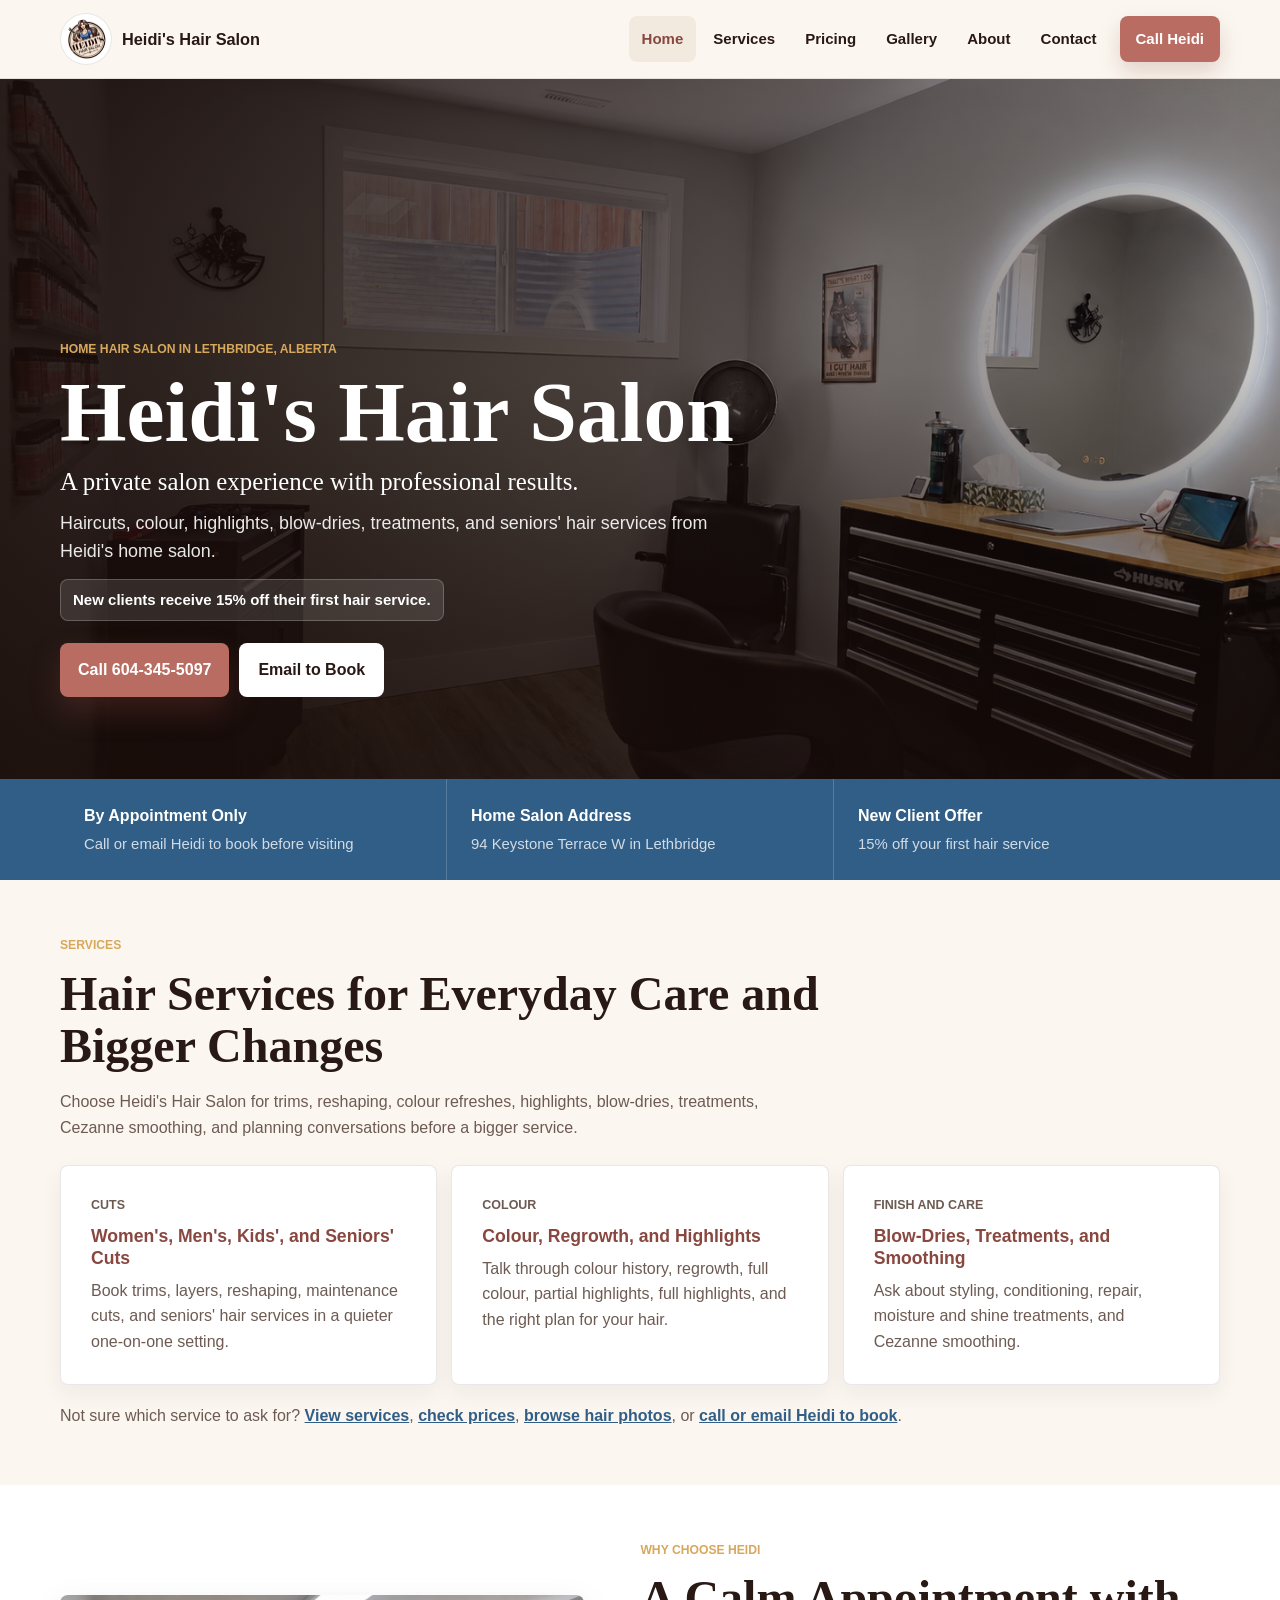
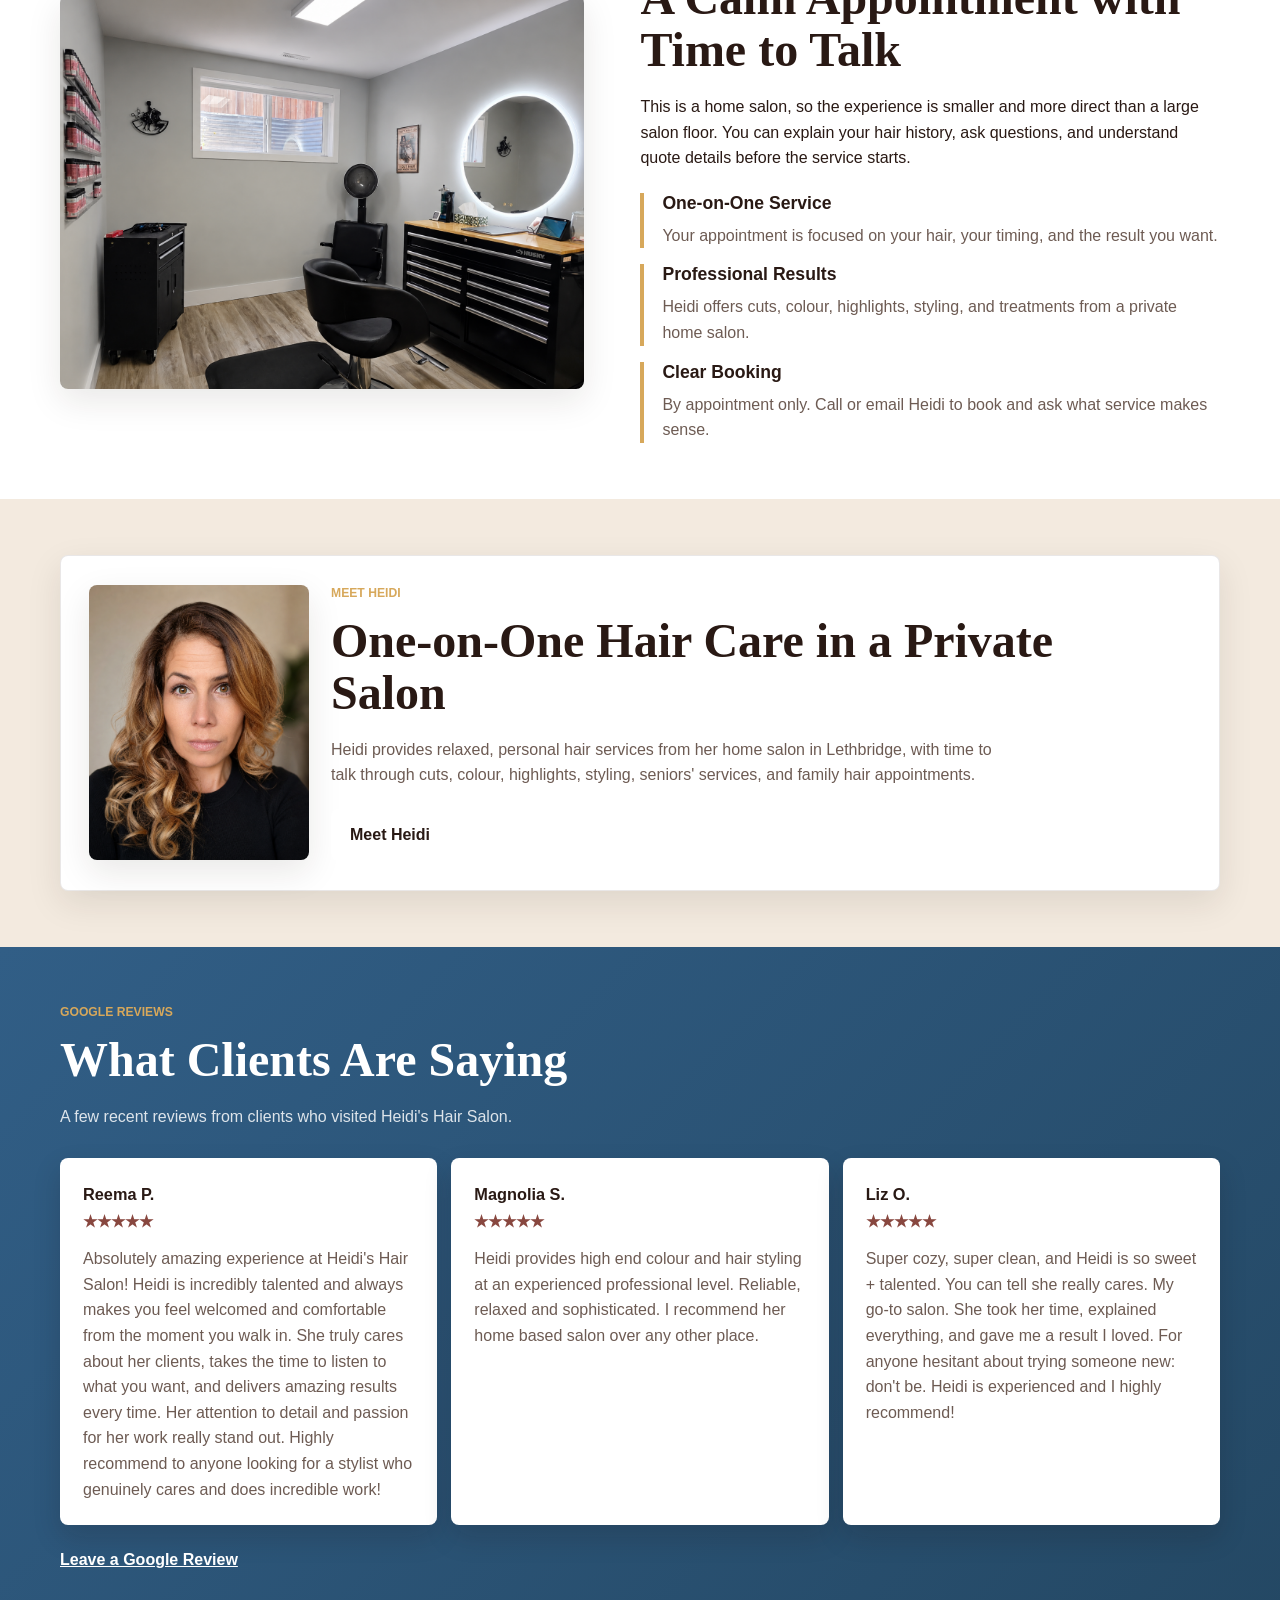
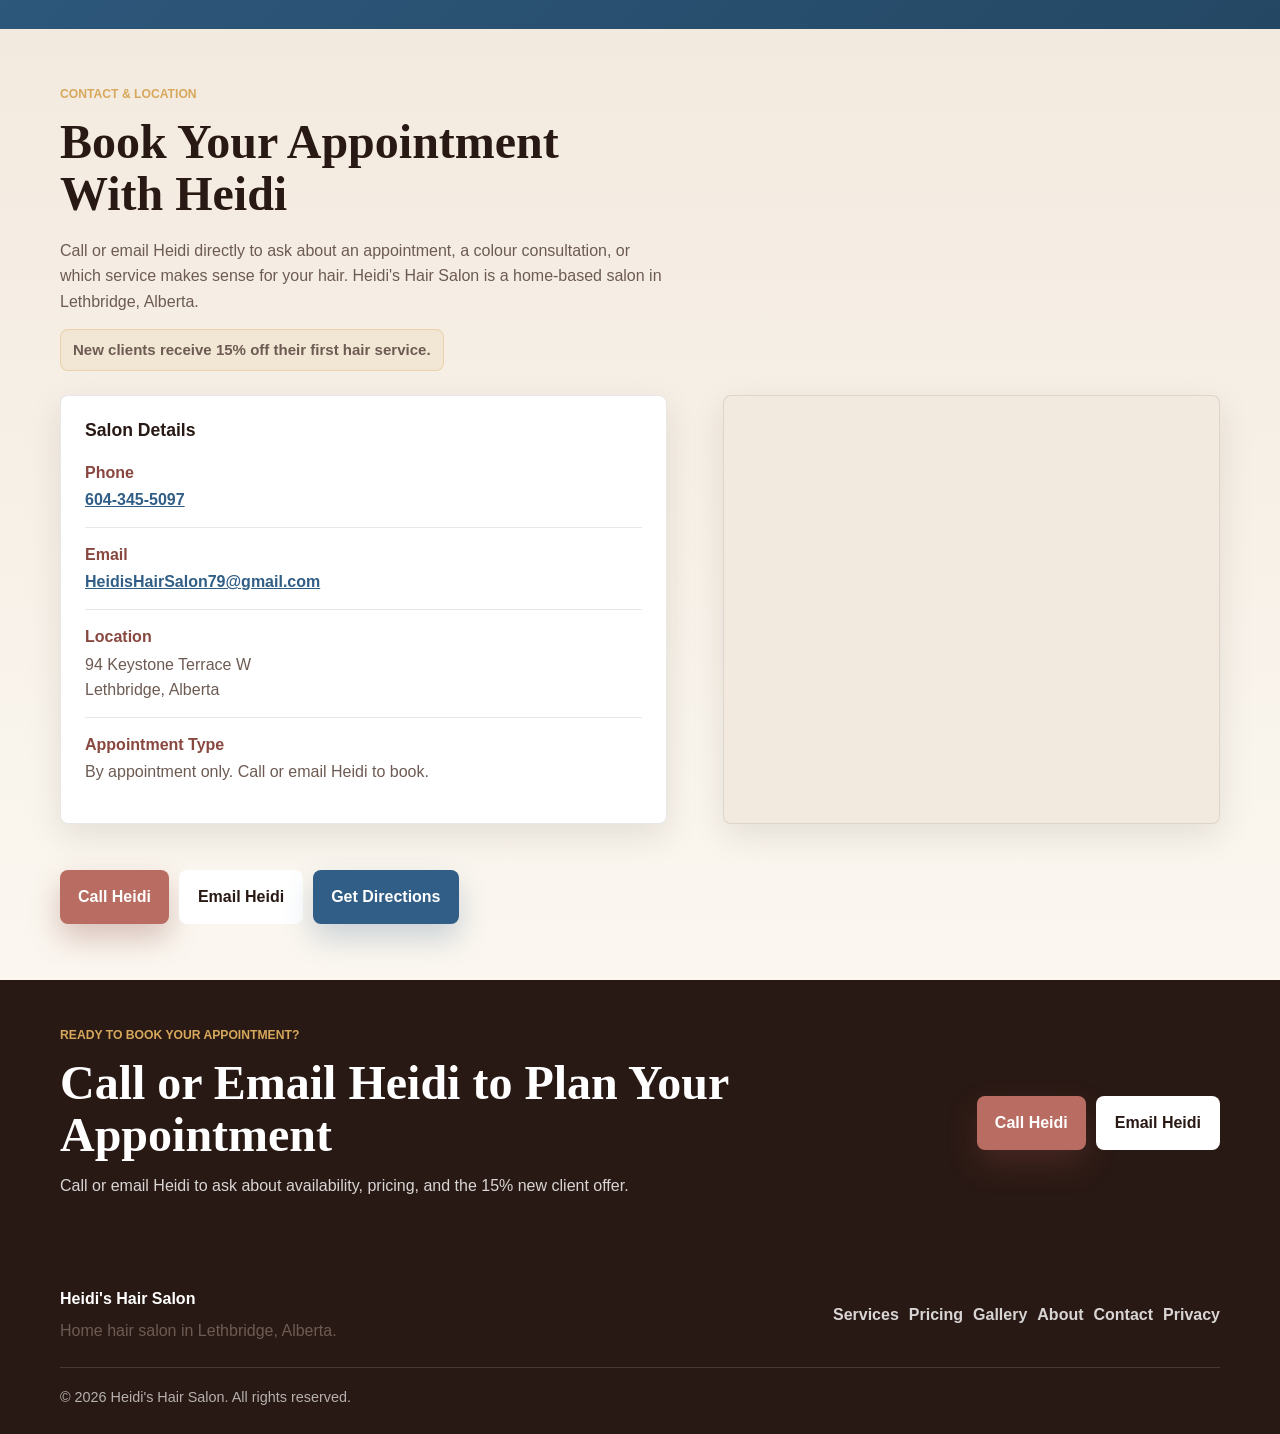
==== commit 6f253033: "Polish website and add Heidi profile photo" ====
--- a/index.html
+++ b/index.html
@@ -60,22 +60,62 @@
           },
           "availableLanguage": "English"
         },
-        "priceRange": "$$",
+        "priceRange": "$15-$225 CAD",
         "address": {
           "@type": "PostalAddress",
           "streetAddress": "94 Keystone Terrace W",
           "addressLocality": "Lethbridge",
-          "addressRegion": "AB",
-          "addressCountry": "CA"
+          "addressRegion": "Alberta",
+          "addressCountry": "Canada"
         },
-        "areaServed": {
-          "@type": "City",
-          "name": "Lethbridge"
-        },
+        "areaServed": "Lethbridge, Alberta",
         "sameAs": [
           "https://fb.com/HeidisHairSalon79",
           "https://g.page/r/CeIhEBN1-3MEEAE/review"
-        ]
+        ],
+        "openingHours": "Mo-Su by appointment",
+        "additionalProperty": [
+          {
+            "@type": "PropertyValue",
+            "name": "Appointment type",
+            "value": "By appointment only. Call or email Heidi to book."
+          }
+        ],
+        "hasOfferCatalog": {
+          "@type": "OfferCatalog",
+          "name": "Hair salon services",
+          "itemListElement": [
+            {
+              "@type": "OfferCatalog",
+              "name": "Haircuts",
+              "itemListElement": [
+                { "@type": "Offer", "name": "Kids Cut", "price": "15.00", "priceCurrency": "CAD", "itemOffered": { "@type": "Service", "name": "Kids Cut" } },
+                { "@type": "Offer", "name": "Men's Cut", "price": "20.00", "priceCurrency": "CAD", "itemOffered": { "@type": "Service", "name": "Men's Cut" } },
+                { "@type": "Offer", "name": "Women's Cut", "price": "35.00", "priceCurrency": "CAD", "itemOffered": { "@type": "Service", "name": "Women's Cut" } },
+                { "@type": "Offer", "name": "Seniors Cut and Blow-Dry", "price": "40.00", "priceCurrency": "CAD", "itemOffered": { "@type": "Service", "name": "Seniors Cut and Blow-Dry" } }
+              ]
+            },
+            {
+              "@type": "OfferCatalog",
+              "name": "Colour and highlights",
+              "itemListElement": [
+                { "@type": "Offer", "name": "Colour Regrowth", "price": "90.00", "priceCurrency": "CAD", "itemOffered": { "@type": "Service", "name": "Colour Regrowth" } },
+                { "@type": "Offer", "name": "Full Colour", "price": "110.00", "priceCurrency": "CAD", "itemOffered": { "@type": "Service", "name": "Full Colour" } },
+                { "@type": "Offer", "name": "Partial Highlights", "price": "120.00", "priceCurrency": "CAD", "itemOffered": { "@type": "Service", "name": "Partial Highlights" } },
+                { "@type": "Offer", "name": "Highlights", "price": "160.00", "priceCurrency": "CAD", "itemOffered": { "@type": "Service", "name": "Highlights" } }
+              ]
+            },
+            {
+              "@type": "OfferCatalog",
+              "name": "Styling and treatments",
+              "itemListElement": [
+                { "@type": "Offer", "name": "Shampoo and Blow-Dry", "price": "25.00", "priceCurrency": "CAD", "itemOffered": { "@type": "Service", "name": "Blow-Dry" } },
+                { "@type": "Offer", "name": "Conditioning Treatment", "price": "25.00", "priceCurrency": "CAD", "itemOffered": { "@type": "Service", "name": "Conditioning Treatment" } },
+                { "@type": "Offer", "name": "Cezanne Smoothing Treatment", "price": "180.00", "priceCurrency": "CAD", "itemOffered": { "@type": "Service", "name": "Cezanne Smoothing Treatment" } }
+              ]
+            }
+          ]
+        }
       }
     </script>
     <!-- Google tag (gtag.js) -->
@@ -186,7 +226,7 @@
             </article>
           </div>
 
-          <p class="service-followup">Not sure which service to ask for? <a href="services.html">View all services</a> or <a href="contact.html">call or email Heidi to book</a>.</p>
+          <p class="service-followup">Not sure which service to ask for? <a href="services.html">View services</a>, <a href="pricing.html">check prices</a>, <a href="gallery.html">browse hair photos</a>, or <a href="contact.html">call or email Heidi to book</a>.</p>
         </div>
       </section>
 
@@ -217,6 +257,20 @@
         </div>
       </section>
 
+      <section class="meet-preview section-pad" aria-labelledby="meet-preview-title">
+        <div class="wrap meet-preview-card">
+          <div class="portrait-frame portrait-frame-small">
+            <img src="Images/Heidi.png" width="1122" height="1402" loading="lazy" decoding="async" alt="Heidi, owner of Heidi's Hair Salon in Lethbridge">
+          </div>
+          <div>
+            <p class="section-kicker">Meet Heidi</p>
+            <h2 id="meet-preview-title">One-on-One Hair Care in a Private Salon</h2>
+            <p>Heidi provides relaxed, personal hair services from her home salon in Lethbridge, with time to talk through cuts, colour, highlights, styling, seniors' services, and family hair appointments.</p>
+            <a class="button button-secondary" href="about.html">Meet Heidi</a>
+          </div>
+        </div>
+      </section>
+
       <section class="reviews section-pad" aria-labelledby="reviews-title">
         <div class="wrap">
           <div class="section-heading light-heading">
@@ -229,7 +283,7 @@
             <article class="review-card">
               <div class="review-meta">
                 <strong>Reema P.</strong>
-                <span class="stars" aria-hidden="true">★★★★★</span>
+                <span class="stars" aria-hidden="true">&#9733;&#9733;&#9733;&#9733;&#9733;</span>
                 <span class="sr-only">5 out of 5 stars</span>
               </div>
               <p>Absolutely amazing experience at Heidi's Hair Salon! Heidi is incredibly talented and always makes you feel welcomed and comfortable from the moment you walk in. She truly cares about her clients, takes the time to listen to what you want, and delivers amazing results every time. Her attention to detail and passion for her work really stand out. Highly recommend to anyone looking for a stylist who genuinely cares and does incredible work!</p>
@@ -237,7 +291,7 @@
             <article class="review-card">
               <div class="review-meta">
                 <strong>Magnolia S.</strong>
-                <span class="stars" aria-hidden="true">★★★★★</span>
+                <span class="stars" aria-hidden="true">&#9733;&#9733;&#9733;&#9733;&#9733;</span>
                 <span class="sr-only">5 out of 5 stars</span>
               </div>
               <p>Heidi provides high end colour and hair styling at an experienced professional level. Reliable, relaxed and sophisticated. I recommend her home based salon over any other place.</p>
@@ -245,7 +299,7 @@
             <article class="review-card">
               <div class="review-meta">
                 <strong>Liz O.</strong>
-                <span class="stars" aria-hidden="true">★★★★★</span>
+                <span class="stars" aria-hidden="true">&#9733;&#9733;&#9733;&#9733;&#9733;</span>
                 <span class="sr-only">5 out of 5 stars</span>
               </div>
               <p>Super cozy, super clean, and Heidi is so sweet + talented. You can tell she really cares. My go-to salon. She took her time, explained everything, and gave me a result I loved. For anyone hesitant about trying someone new: don't be. Heidi is experienced and I highly recommend!</p>
@@ -308,9 +362,9 @@
       <section class="cta-band" aria-labelledby="final-cta-title">
         <div class="wrap cta-inner">
           <div>
-            <p class="section-kicker">Ready to book?</p>
+            <p class="section-kicker">Ready to book your appointment?</p>
             <h2 id="final-cta-title">Call or Email Heidi to Plan Your Appointment</h2>
-            <p>By appointment only. Ask about availability, service timing, quote details, and the 15% new client offer.</p>
+            <p>Call or email Heidi to ask about availability, pricing, and the 15% new client offer.</p>
           </div>
           <div class="contact-actions">
             <a class="button button-primary" href="tel:6043455097">Call Heidi</a>
--- a/styles.css
+++ b/styles.css
@@ -43,6 +43,12 @@
   color: inherit;
 }
 
+a:focus-visible,
+button:focus-visible {
+  outline: 3px solid rgba(49, 94, 134, 0.55);
+  outline-offset: 3px;
+}
+
 address {
   font-style: normal;
 }
@@ -491,6 +497,12 @@
   font-weight: 800;
 }
 
+.expectation-list a,
+.service-followup a {
+  color: var(--blue);
+  font-weight: 800;
+}
+
 .services {
   background:
     linear-gradient(180deg, var(--linen) 0%, #f8f1e8 100%);
@@ -623,6 +635,52 @@
 
 .pricing-note {
   margin-top: 18px;
+}
+
+.meet-preview {
+  background: var(--linen);
+}
+
+.meet-preview-card {
+  display: grid;
+  gap: 22px;
+  align-items: center;
+  padding: 22px;
+  background: var(--white);
+  border: 1px solid var(--hairline);
+  border-radius: var(--radius);
+  box-shadow: var(--soft-shadow);
+}
+
+.meet-preview-card p:not(.section-kicker) {
+  max-width: 680px;
+  color: var(--muted);
+}
+
+.meet-preview-card .button {
+  margin-top: 20px;
+}
+
+.meet-heidi {
+  background: var(--white);
+}
+
+.portrait-frame {
+  overflow: hidden;
+  border-radius: var(--radius);
+  box-shadow: var(--soft-shadow);
+}
+
+.portrait-frame img {
+  width: 100%;
+  aspect-ratio: 4 / 5;
+  height: auto;
+  object-fit: cover;
+  object-position: center 18%;
+}
+
+.portrait-frame-small {
+  max-width: 220px;
 }
 
 .home-salon {
@@ -1075,6 +1133,11 @@
   .summary-grid,
   .gallery-grid {
     grid-template-columns: repeat(3, minmax(0, 1fr));
+  }
+
+  .meet-preview-card {
+    grid-template-columns: 220px minmax(0, 1fr);
+    padding: 28px;
   }
 
   .review-cards {
@@ -1178,22 +1241,22 @@
     row-gap: 24px;
   }
 
-  .contact-content {
+  .contact .contact-content {
     display: contents;
   }
 
-  .contact-intro {
+  .contact .contact-intro {
     grid-column: 1;
     grid-row: 1;
   }
 
-  .contact-card {
+  .contact .contact-card {
     grid-column: 1;
     grid-row: 2;
     margin-top: 0;
   }
 
-  .contact-actions {
+  .contact .contact-actions {
     grid-column: 1;
     grid-row: 3;
   }
@@ -1237,6 +1300,14 @@
     width: 100%;
   }
 
+  .page-hero-inner {
+    padding-block: 46px 38px;
+  }
+
+  .portrait-frame-small {
+    max-width: 150px;
+  }
+
   .note-grid {
     width: 100%;
   }
@@ -1290,6 +1361,16 @@
 
   .section-pad {
     padding-block: 50px;
+  }
+
+  .price-category dl > div {
+    grid-template-columns: 1fr;
+    gap: 2px;
+    padding: 11px 14px;
+  }
+
+  .price-category dd {
+    white-space: normal;
   }
 
   .service-group,
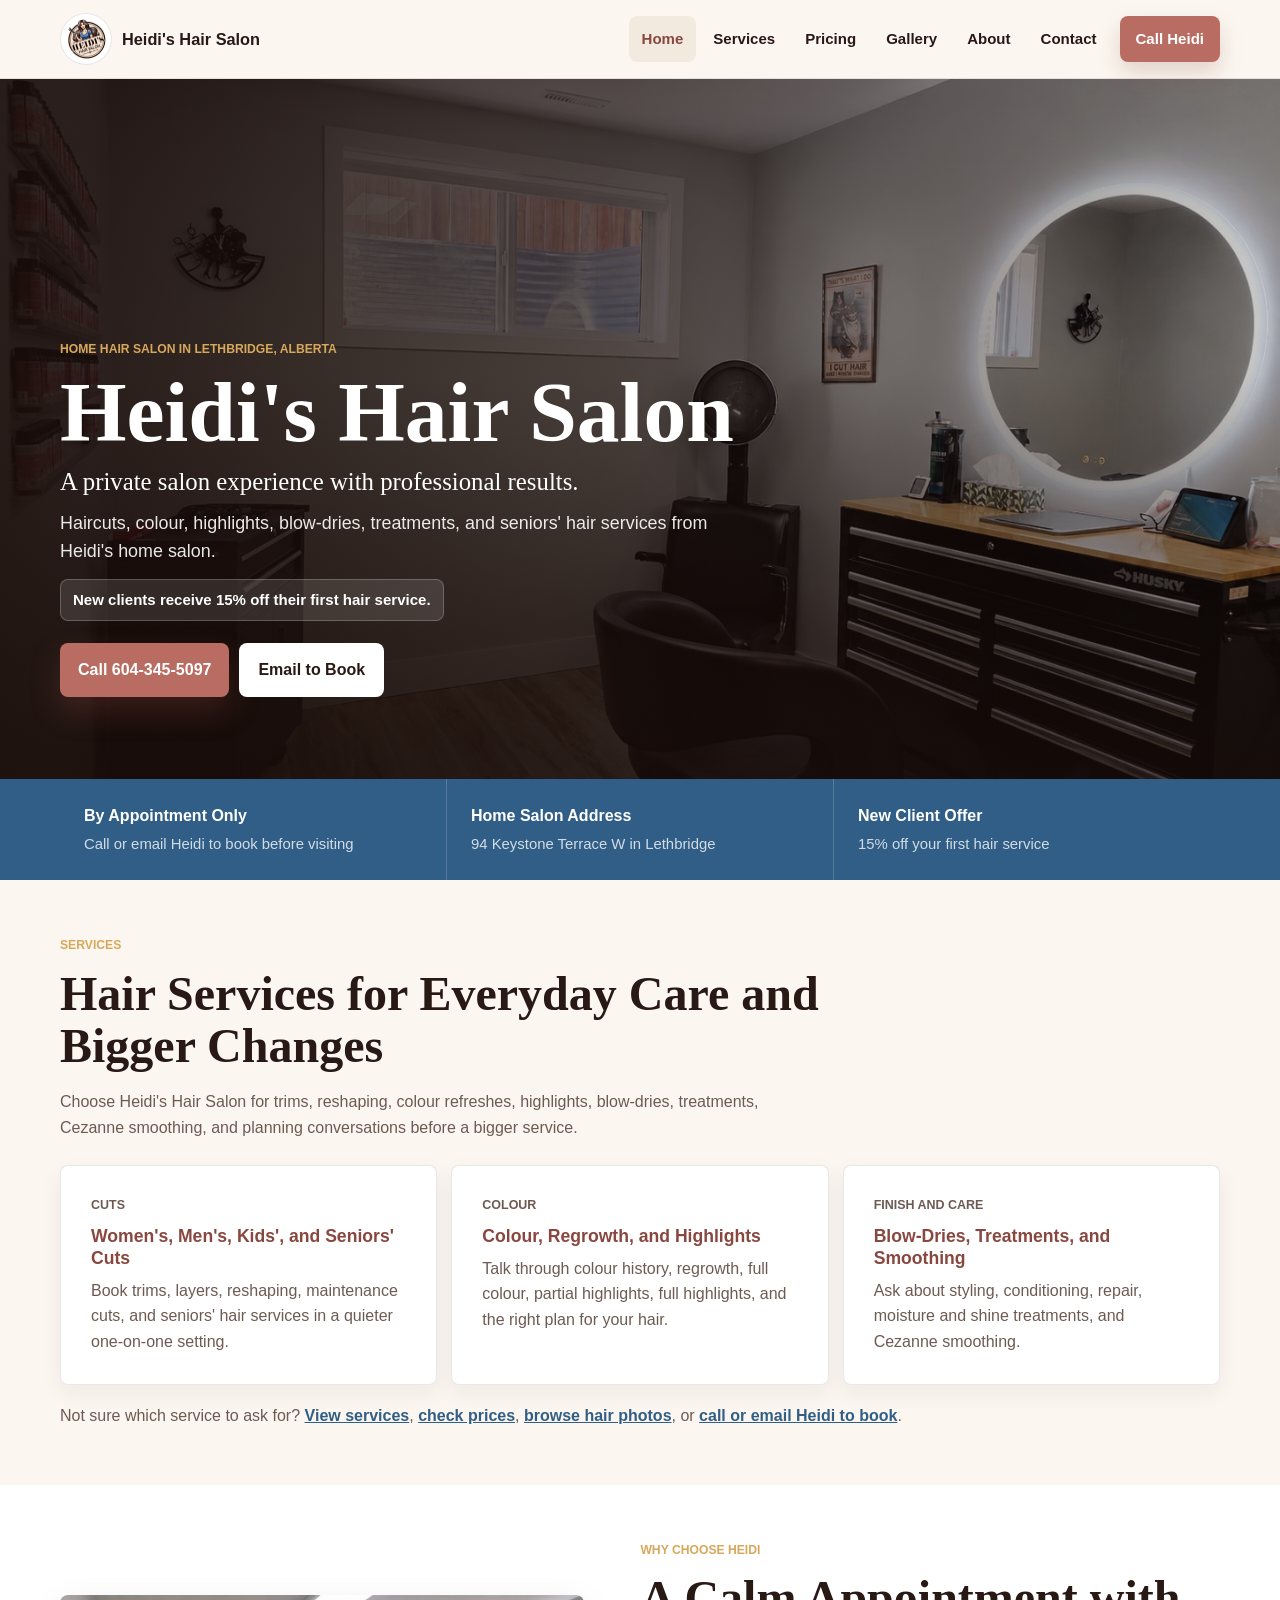
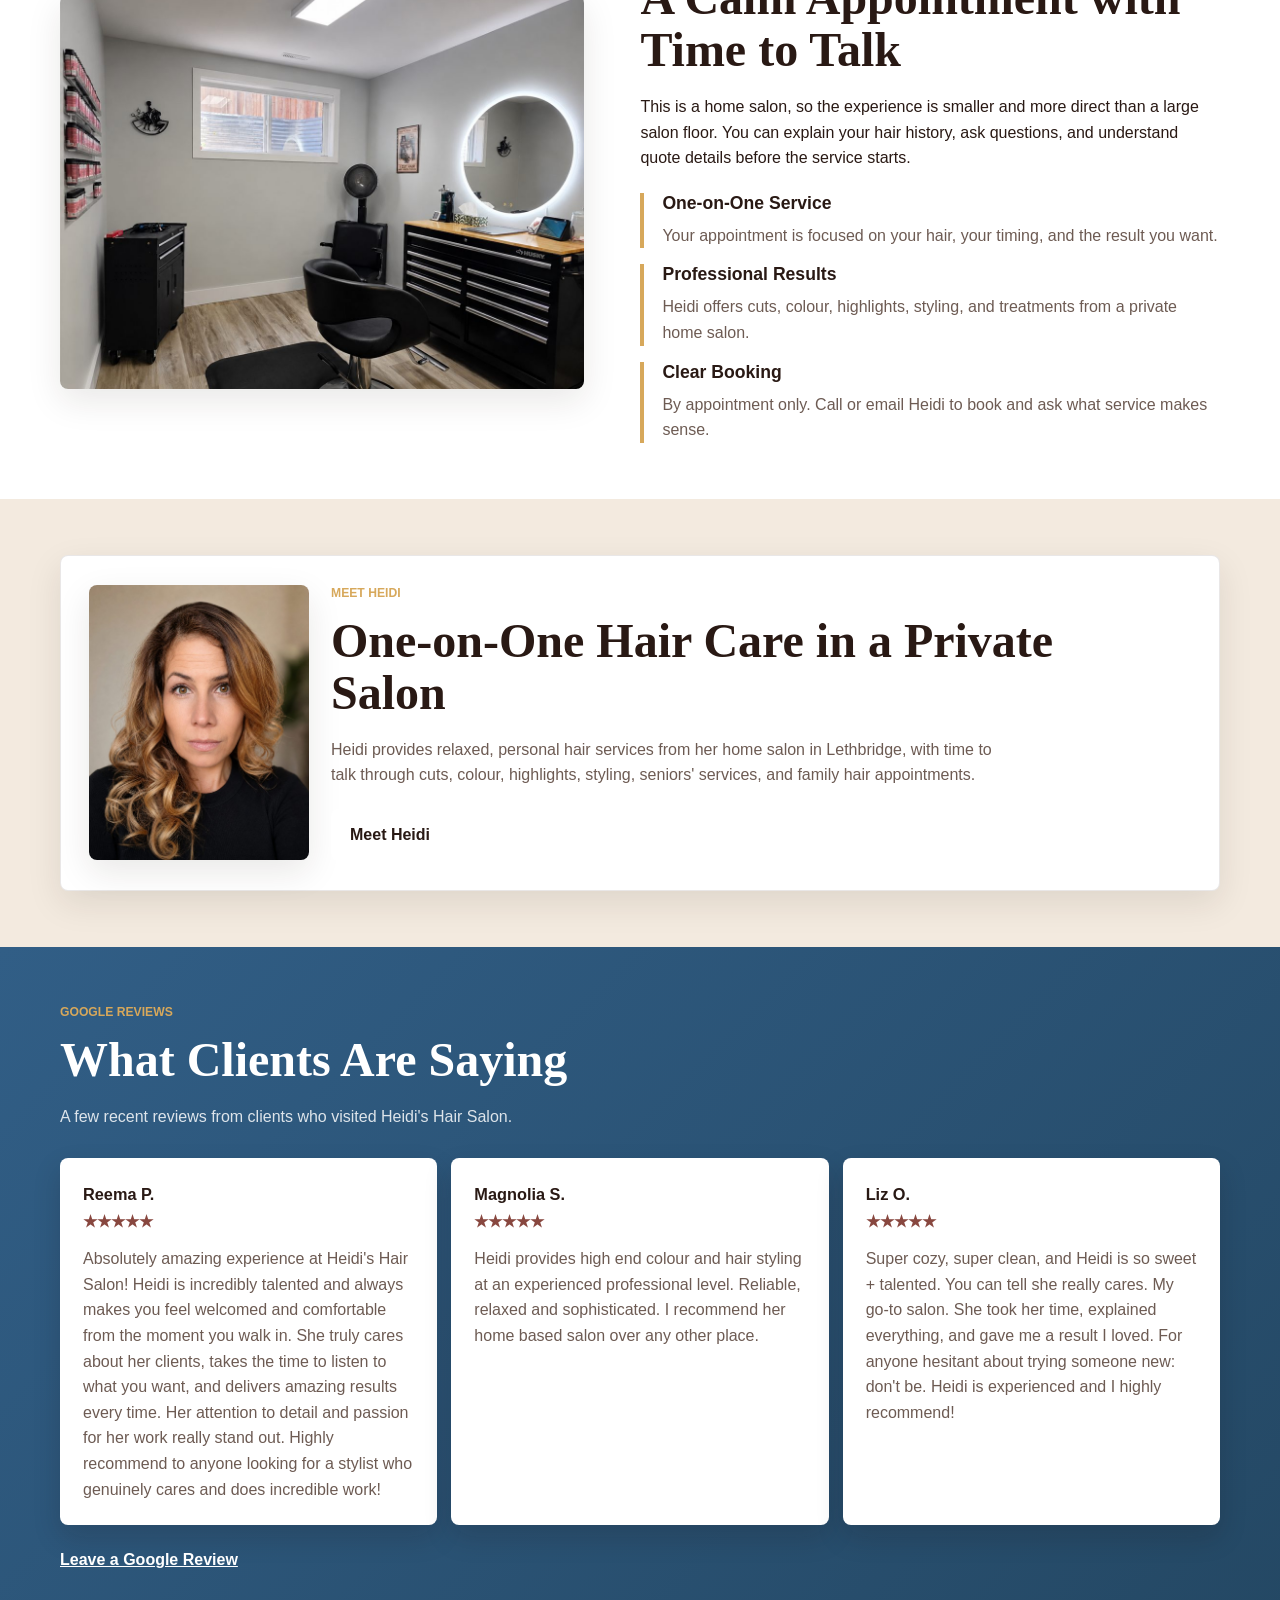
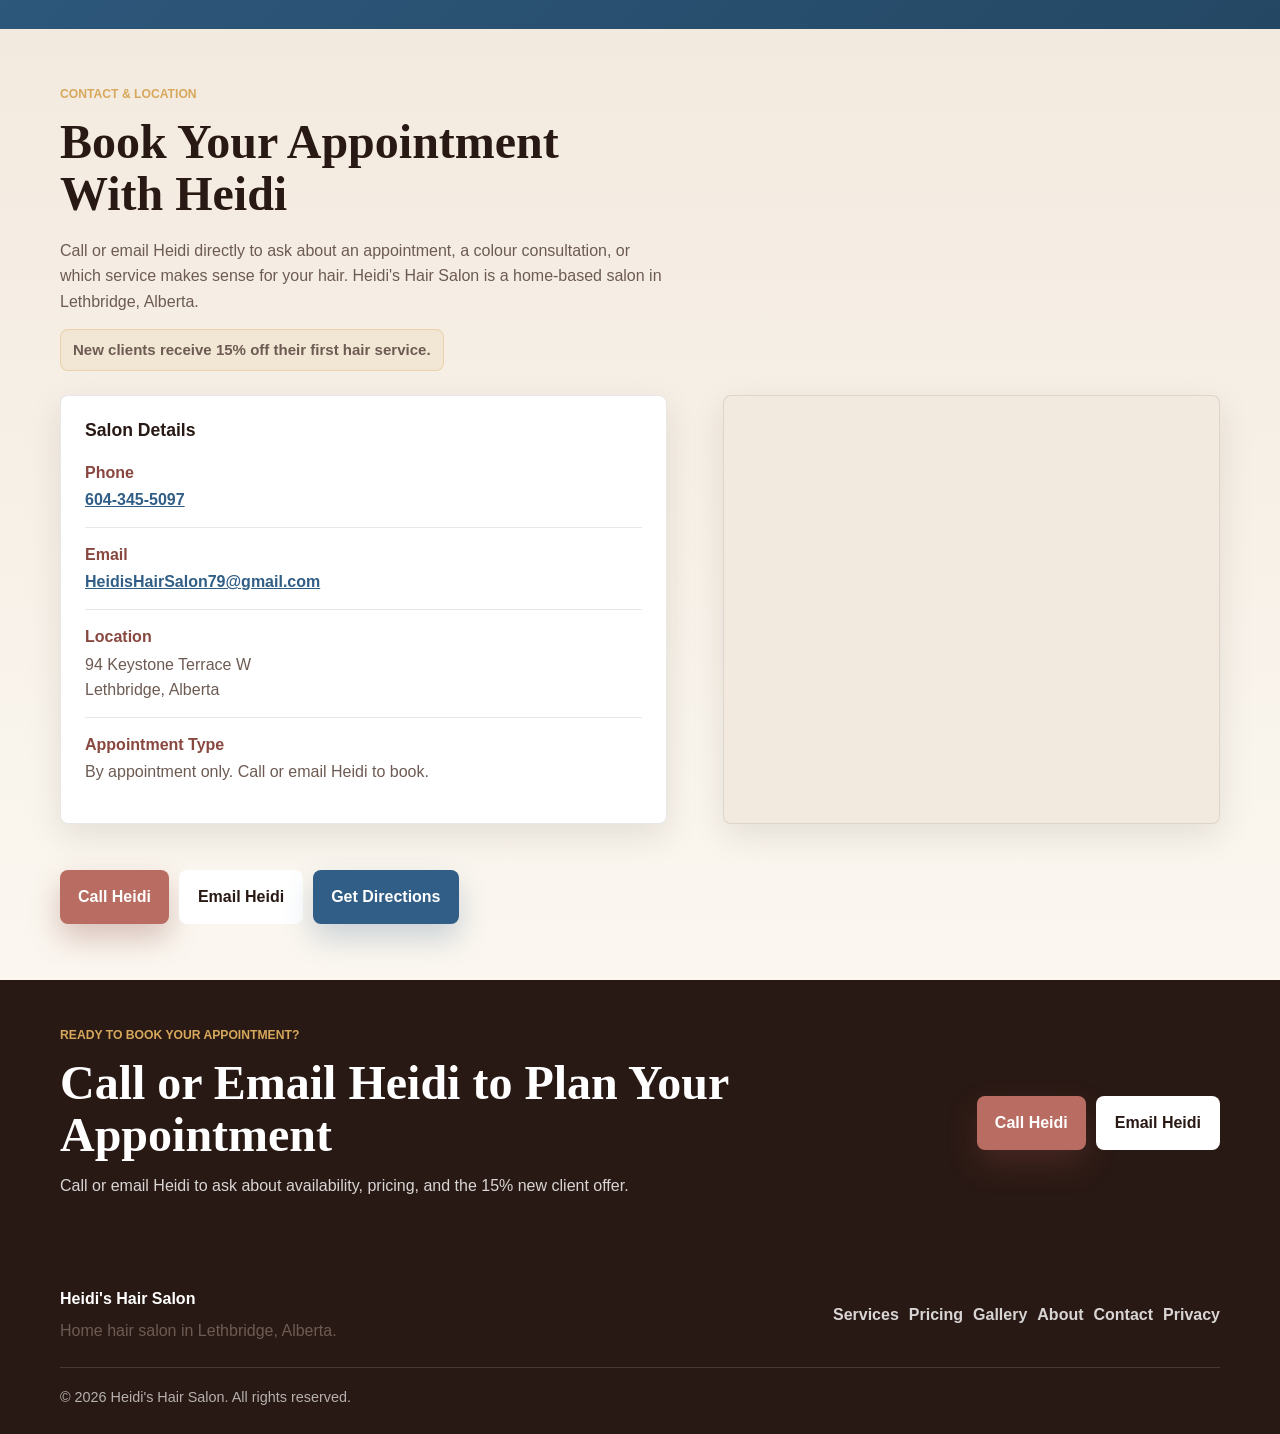
==== commit ca7ed50d: "Update website" ====
--- a/index.html
+++ b/index.html
@@ -11,30 +11,36 @@
       gtag('js', new Date());
 
       gtag('config', 'G-0PMNT4Z1PG');
+      gtag('config', 'AW-18136060932');
     </script>
     <title>Home Hair Salon in Lethbridge, AB | Heidi's Hair Salon</title>
-    <meta name="description" content="Heidi's Hair Salon is a private home hair salon in Lethbridge for haircuts, colour, highlights, treatments, and professional one-on-one service.">
+    <meta name="description" content="Heidi's Hair Salon offers a private salon experience with professional results in Lethbridge, Alberta. Haircuts, wash and style, colour services, and more by appointment only.">
     <meta name="robots" content="index, follow">
     <link rel="canonical" href="https://heidishairsalon.ca/">
 
-    <meta property="og:type" content="business.business">
-    <meta property="og:title" content="Home Hair Salon in Lethbridge, AB | Heidi's Hair Salon">
-    <meta property="og:description" content="A private salon experience with professional results. Call or email Heidi to book by appointment.">
+    <meta property="og:type" content="website">
+    <meta property="og:title" content="Heidi's Hair Salon | Private Salon Experience in Lethbridge">
+    <meta property="og:description" content="A private salon experience with professional results. Haircuts, wash and style, colour services, and more by appointment only in Lethbridge, Alberta.">
     <meta property="og:url" content="https://heidishairsalon.ca/">
     <meta property="og:site_name" content="Heidi's Hair Salon">
-    <meta property="og:image" content="https://heidishairsalon.ca/Images/SalonA.png">
-    <meta property="og:image:alt" content="Private salon room at Heidi's Hair Salon in Lethbridge">
+    <meta property="og:image" content="https://heidishairsalon.ca/Images/og-image.png">
+    <meta property="og:image:secure_url" content="https://heidishairsalon.ca/Images/og-image.png">
+    <meta property="og:image:type" content="image/png">
+    <meta property="og:image:width" content="1200">
+    <meta property="og:image:height" content="630">
+    <meta property="og:image:alt" content="Heidi's Hair Salon, a private salon experience with professional results in Lethbridge, Alberta.">
     <meta property="og:locale" content="en_CA">
 
     <meta name="twitter:card" content="summary_large_image">
-    <meta name="twitter:title" content="Home Hair Salon in Lethbridge, AB | Heidi's Hair Salon">
-    <meta name="twitter:description" content="Private home salon appointments for haircuts, colour, highlights, styling, and treatments in Lethbridge.">
-    <meta name="twitter:image" content="https://heidishairsalon.ca/Images/SalonA.png">
+    <meta name="twitter:title" content="Heidi's Hair Salon | Private Salon Experience in Lethbridge">
+    <meta name="twitter:description" content="A private salon experience with professional results. Haircuts, wash and style, colour services, and more by appointment only in Lethbridge, Alberta.">
+    <meta name="twitter:image" content="https://heidishairsalon.ca/Images/og-image.png">
+    <meta name="twitter:image:alt" content="Heidi's Hair Salon, a private salon experience with professional results in Lethbridge, Alberta.">
 
     <link rel="icon" href="Images/favicon-192.png" type="image/png">
     <link rel="shortcut icon" href="Images/favicon-192.png" type="image/png">
     <link rel="apple-touch-icon" href="Images/favicon-192.png">
-    <link rel="preload" as="image" href="Images/SalonA.png">
+    <link rel="preload" as="image" href="Images/optimized/salon-hero-1080.jpg" imagesrcset="Images/optimized/salon-hero-720.jpg 720w, Images/optimized/salon-hero-1080.jpg 1080w, Images/optimized/salon-hero-1448.jpg 1448w" imagesizes="100vw" fetchpriority="high">
     <link rel="stylesheet" href="styles.css">
 
     <script type="application/ld+json">
@@ -118,21 +124,13 @@
         }
       }
     </script>
-    <!-- Google tag (gtag.js) -->
-    <script async src="https://www.googletagmanager.com/gtag/js?id=AW-18136060932"></script>
-    <script>
-      window.dataLayer = window.dataLayer || [];
-      function gtag(){dataLayer.push(arguments);}
-      gtag('js', new Date());
-      gtag('config', 'AW-18136060932');
-    </script>
   </head>
   <body>
     <a class="skip-link" href="#main">Skip to content</a>
 
     <header class="site-header" data-header>
       <nav class="nav wrap" aria-label="Main navigation">
-        <a class="brand" href="index.html" aria-label="Heidi's Hair Salon home">
+        <a class="brand" href="/" aria-label="Heidi's Hair Salon home">
           <img src="Images/heidis-hair-salon-logo-160.png" width="160" height="163" alt="Heidi's Hair Salon logo" decoding="async">
           <span>Heidi's Hair Salon</span>
         </a>
@@ -147,12 +145,12 @@
         </button>
 
         <div class="nav-links" id="primary-navigation" data-nav-menu>
-          <a href="index.html" aria-current="page">Home</a>
-          <a href="services.html">Services</a>
-          <a href="pricing.html">Pricing</a>
-          <a href="gallery.html">Gallery</a>
-          <a href="about.html">About</a>
-          <a href="contact.html">Contact</a>
+          <a href="/" aria-current="page">Home</a>
+          <a href="/services.html">Services</a>
+          <a href="/pricing.html">Pricing</a>
+          <a href="/gallery.html">Gallery</a>
+          <a href="/about.html">About</a>
+          <a href="/contact.html">Contact</a>
           <a class="nav-cta" href="tel:+16043455097">Call Heidi</a>
         </div>
       </nav>
@@ -160,14 +158,18 @@
 
     <main id="main">
       <section class="hero" id="top" aria-labelledby="hero-title">
-        <img
-          src="Images/SalonA.png"
-          width="1448"
-          height="1086"
-          alt="Private home salon room at Heidi's Hair Salon in Lethbridge, Alberta"
-          class="hero-image"
-          fetchpriority="high"
-        >
+        <picture>
+          <source srcset="Images/optimized/salon-hero-720.jpg 720w, Images/optimized/salon-hero-1080.jpg 1080w, Images/optimized/salon-hero-1448.jpg 1448w" sizes="100vw">
+          <img
+            src="Images/SalonA.png"
+            width="1448"
+            height="1086"
+            alt="Private home salon room at Heidi's Hair Salon in Lethbridge, Alberta"
+            class="hero-image"
+            fetchpriority="high"
+            decoding="async"
+          >
+        </picture>
         <div class="hero-overlay"></div>
 
         <div class="hero-content wrap">
@@ -226,14 +228,14 @@
             </article>
           </div>
 
-          <p class="service-followup">Not sure which service to ask for? <a href="services.html">View services</a>, <a href="pricing.html">check prices</a>, <a href="gallery.html">browse hair photos</a>, or <a href="contact.html">call or email Heidi to book</a>.</p>
+          <p class="service-followup">Not sure which service to ask for? <a href="/services.html">View services</a>, <a href="/pricing.html">check prices</a>, <a href="/gallery.html">browse hair photos</a>, or <a href="/contact.html">call or email Heidi to book</a>.</p>
         </div>
       </section>
 
       <section class="home-salon section-pad" aria-labelledby="why-title">
         <div class="wrap split reverse">
           <div class="image-frame">
-            <img src="Images/SalonA.png" width="1448" height="1086" loading="lazy" decoding="async" alt="Heidi's private home hair salon room in Lethbridge">
+            <img src="Images/optimized/salon-room-1080.jpg" width="1080" height="810" loading="lazy" decoding="async" alt="Heidi's private home hair salon room in Lethbridge">
           </div>
           <div>
             <p class="section-kicker">Why choose Heidi</p>
@@ -260,13 +262,13 @@
       <section class="meet-preview section-pad" aria-labelledby="meet-preview-title">
         <div class="wrap meet-preview-card">
           <div class="portrait-frame portrait-frame-small">
-            <img src="Images/Heidi.png" width="1122" height="1402" loading="lazy" decoding="async" alt="Heidi, owner of Heidi's Hair Salon in Lethbridge">
+            <img src="Images/optimized/heidi-900.jpg" width="900" height="1125" loading="lazy" decoding="async" alt="Heidi, owner of Heidi's Hair Salon in Lethbridge">
           </div>
           <div>
             <p class="section-kicker">Meet Heidi</p>
             <h2 id="meet-preview-title">One-on-One Hair Care in a Private Salon</h2>
             <p>Heidi provides relaxed, personal hair services from her home salon in Lethbridge, with time to talk through cuts, colour, highlights, styling, seniors' services, and family hair appointments.</p>
-            <a class="button button-secondary" href="about.html">Meet Heidi</a>
+            <a class="button button-secondary" href="/about.html">Meet Heidi</a>
           </div>
         </div>
       </section>
@@ -377,16 +379,16 @@
     <footer class="site-footer">
       <div class="wrap footer-grid">
         <div>
-          <a class="footer-brand" href="index.html">Heidi's Hair Salon</a>
+          <a class="footer-brand" href="/">Heidi's Hair Salon</a>
           <p>Home hair salon in Lethbridge, Alberta.</p>
         </div>
         <div class="footer-links" aria-label="Footer navigation">
-          <a href="services.html">Services</a>
-          <a href="pricing.html">Pricing</a>
-          <a href="gallery.html">Gallery</a>
-          <a href="about.html">About</a>
-          <a href="contact.html">Contact</a>
-          <a href="privacy.html">Privacy</a>
+          <a href="/services.html">Services</a>
+          <a href="/pricing.html">Pricing</a>
+          <a href="/gallery.html">Gallery</a>
+          <a href="/about.html">About</a>
+          <a href="/contact.html">Contact</a>
+          <a href="/privacy.html">Privacy</a>
         </div>
       </div>
       <div class="wrap copyright">
--- a/styles.css
+++ b/styles.css
@@ -308,7 +308,7 @@
 }
 
 .hero-tagline {
-  max-width: 680px;
+  max-width: min(680px, 100%);
   margin-top: 14px;
   color: var(--white);
   font-family: Georgia, "Times New Roman", serif;
@@ -317,7 +317,7 @@
 }
 
 .hero-copy {
-  max-width: 660px;
+  max-width: min(660px, 100%);
   margin-top: 12px;
   color: rgba(255, 255, 255, 0.9);
   font-size: 1.02rem;
@@ -326,7 +326,7 @@
 
 .promo-note {
   width: fit-content;
-  max-width: 680px;
+  max-width: min(680px, 100%);
   margin-top: 14px;
   padding: 8px 12px;
   background: rgba(215, 168, 91, 0.12);
